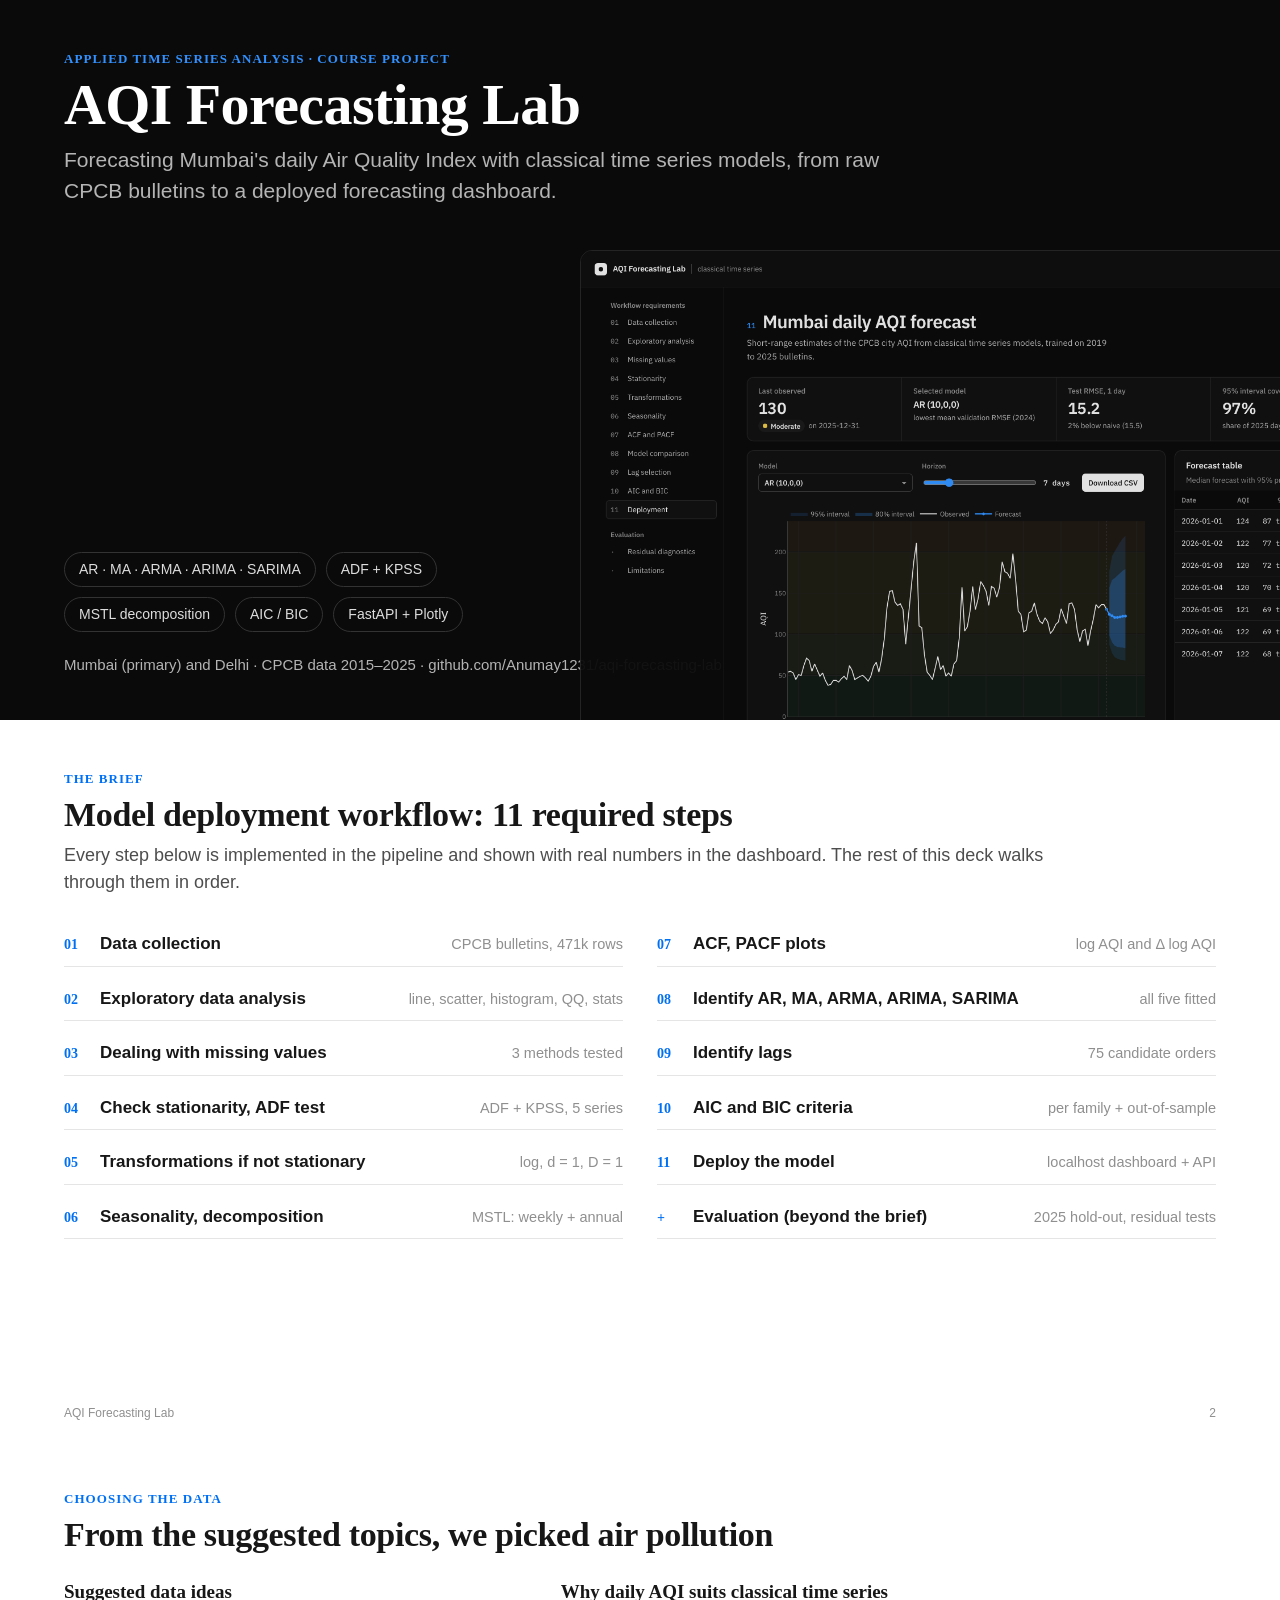
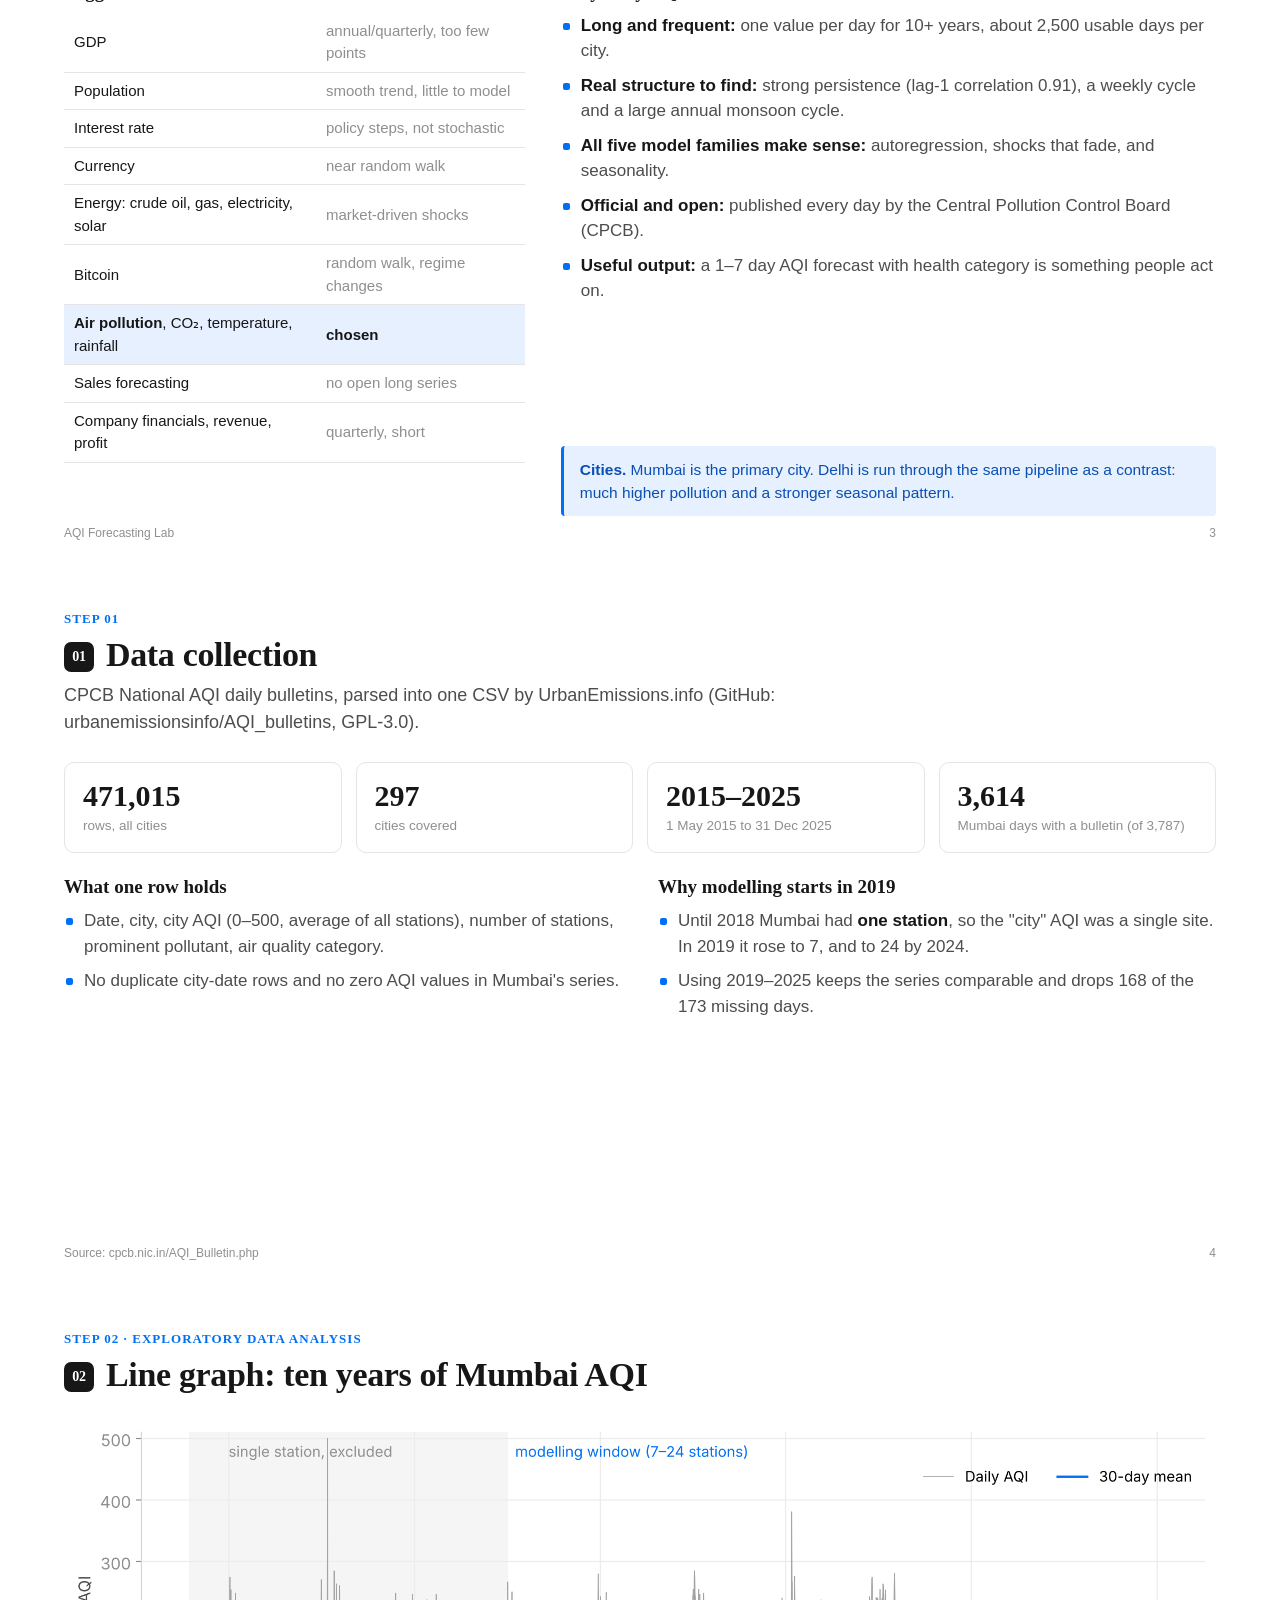
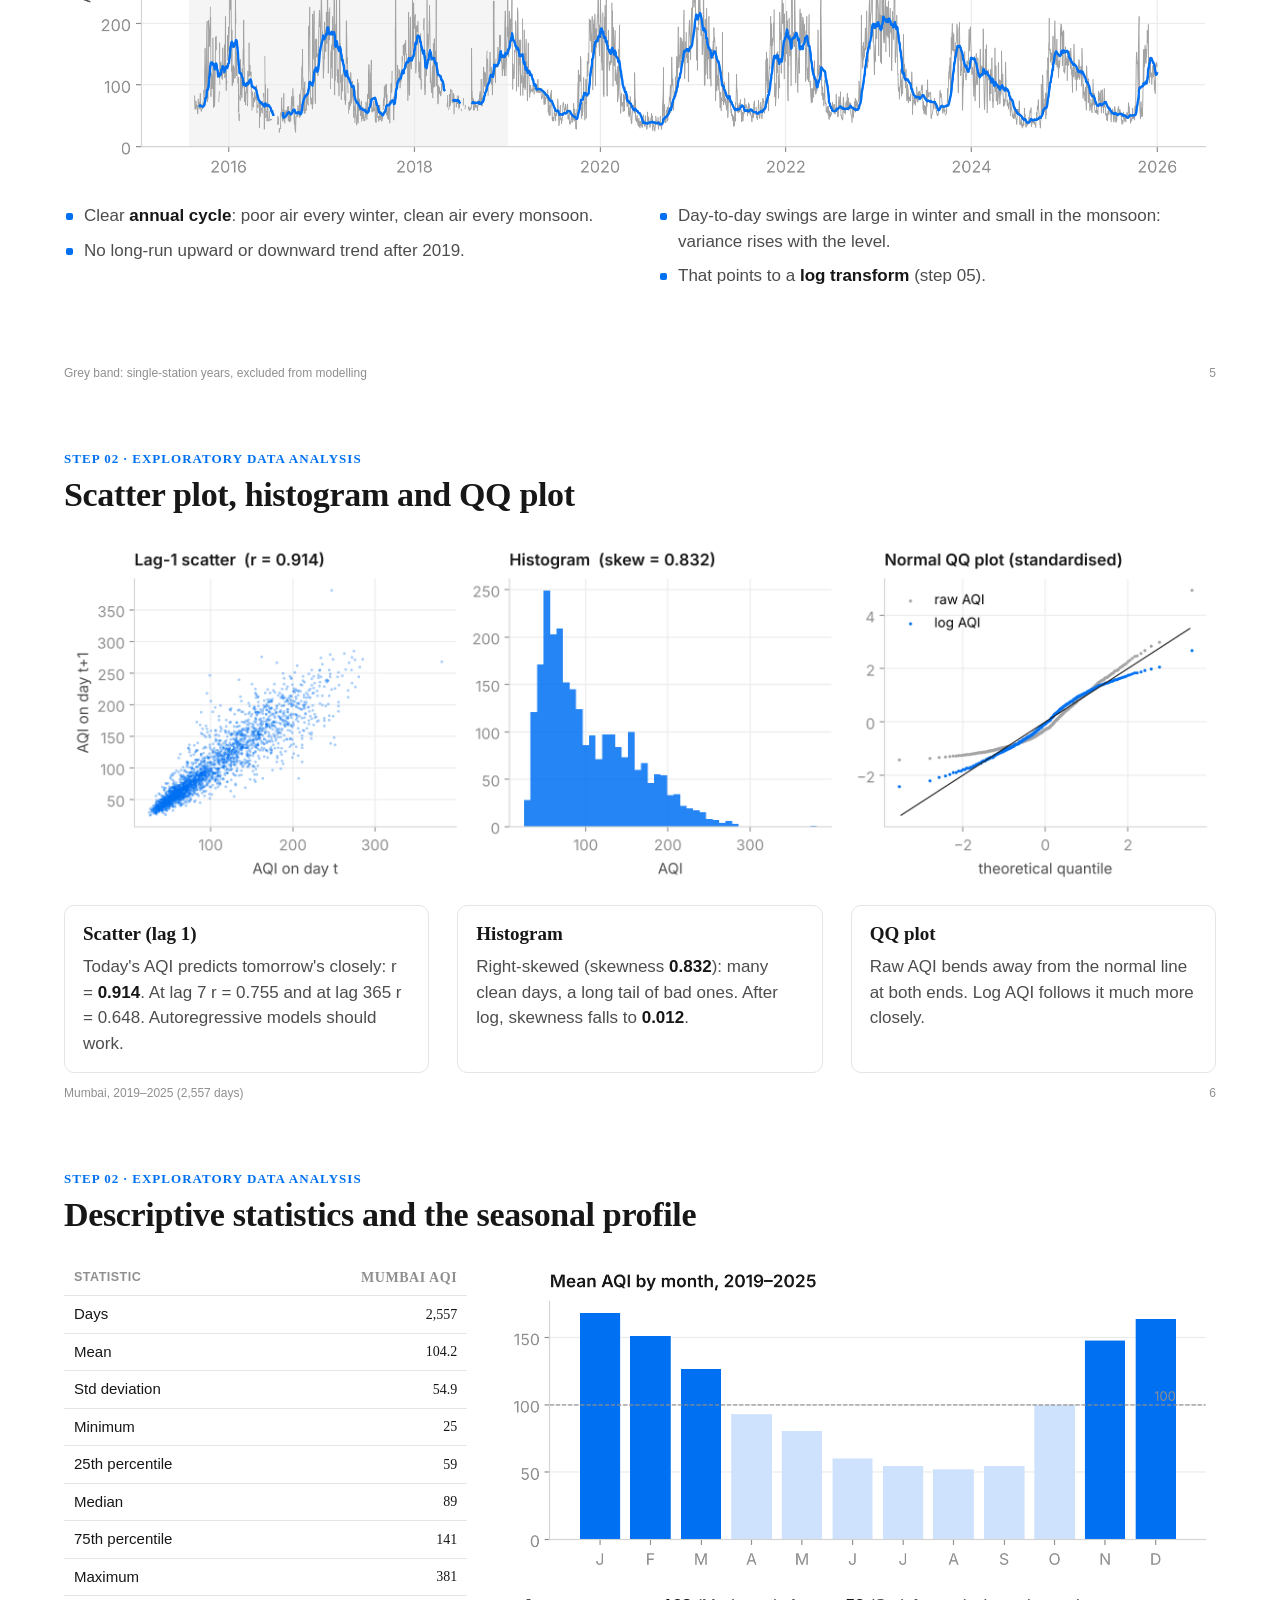
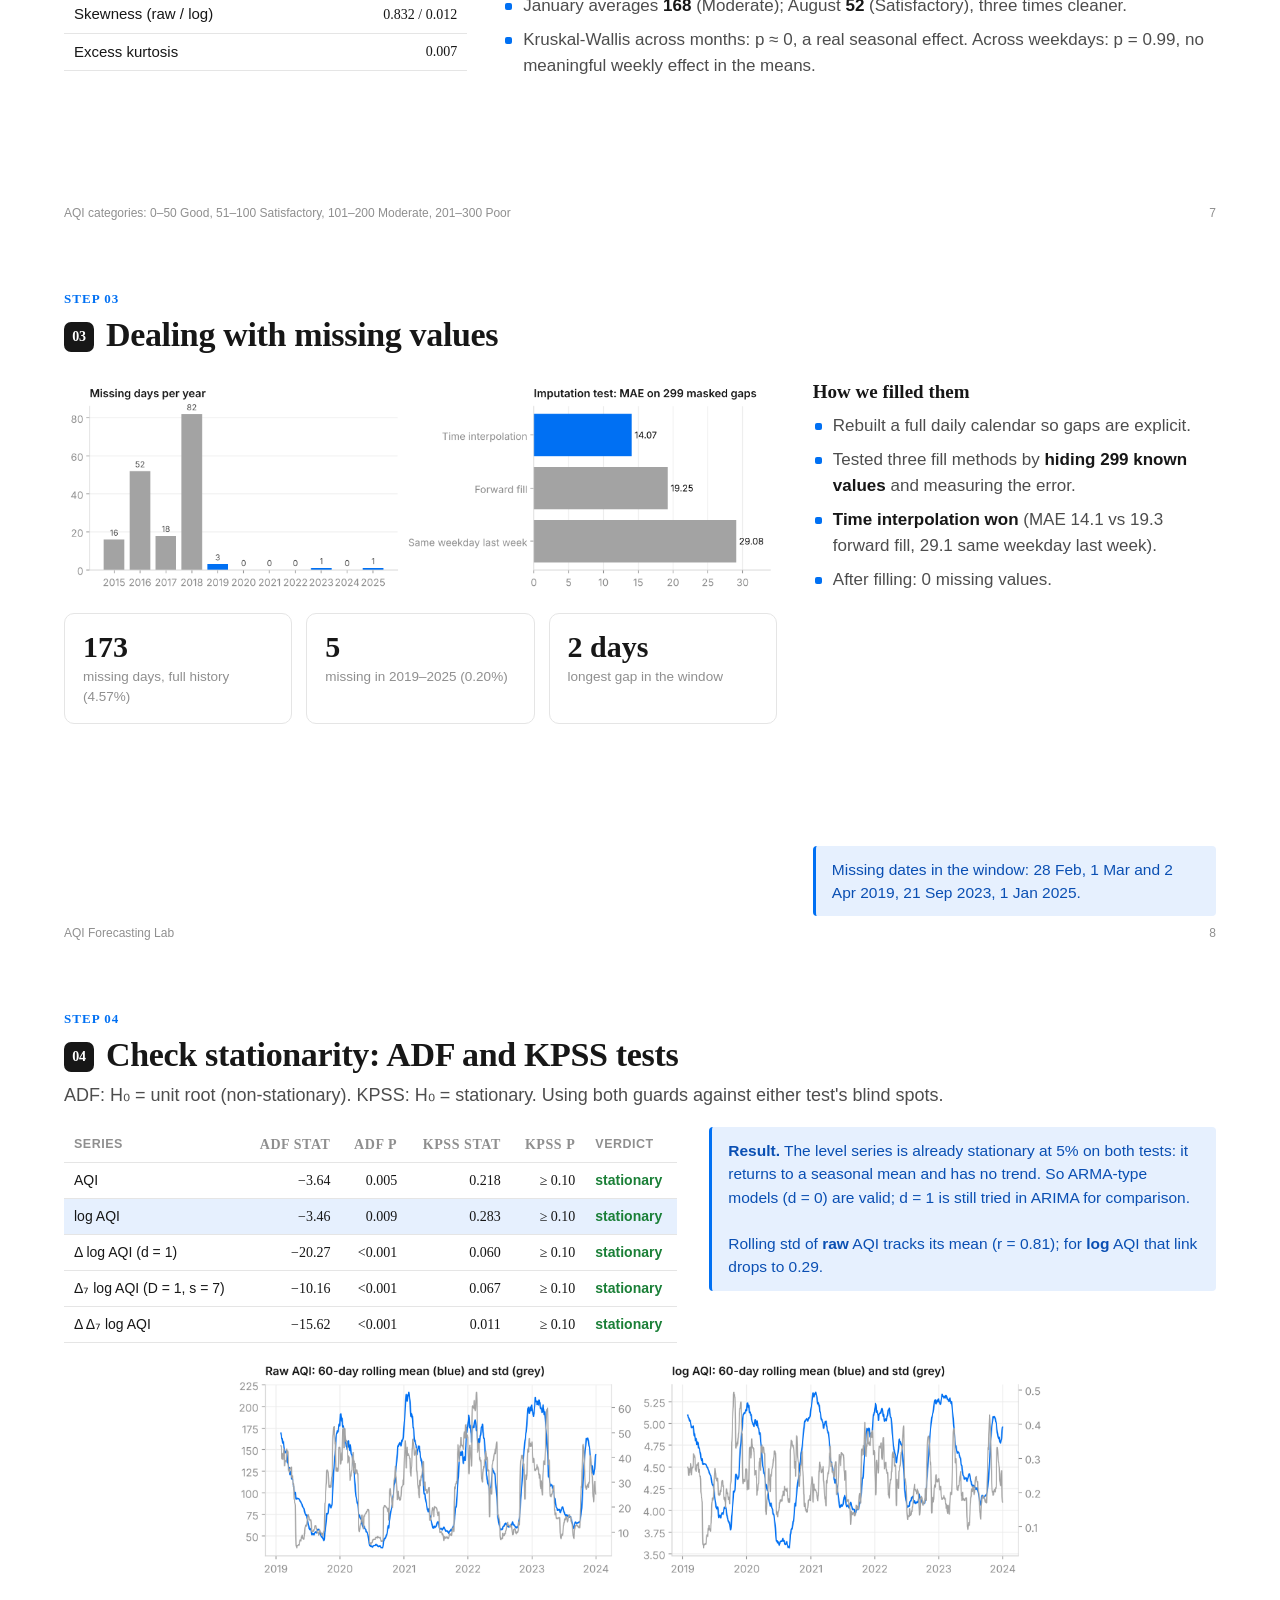
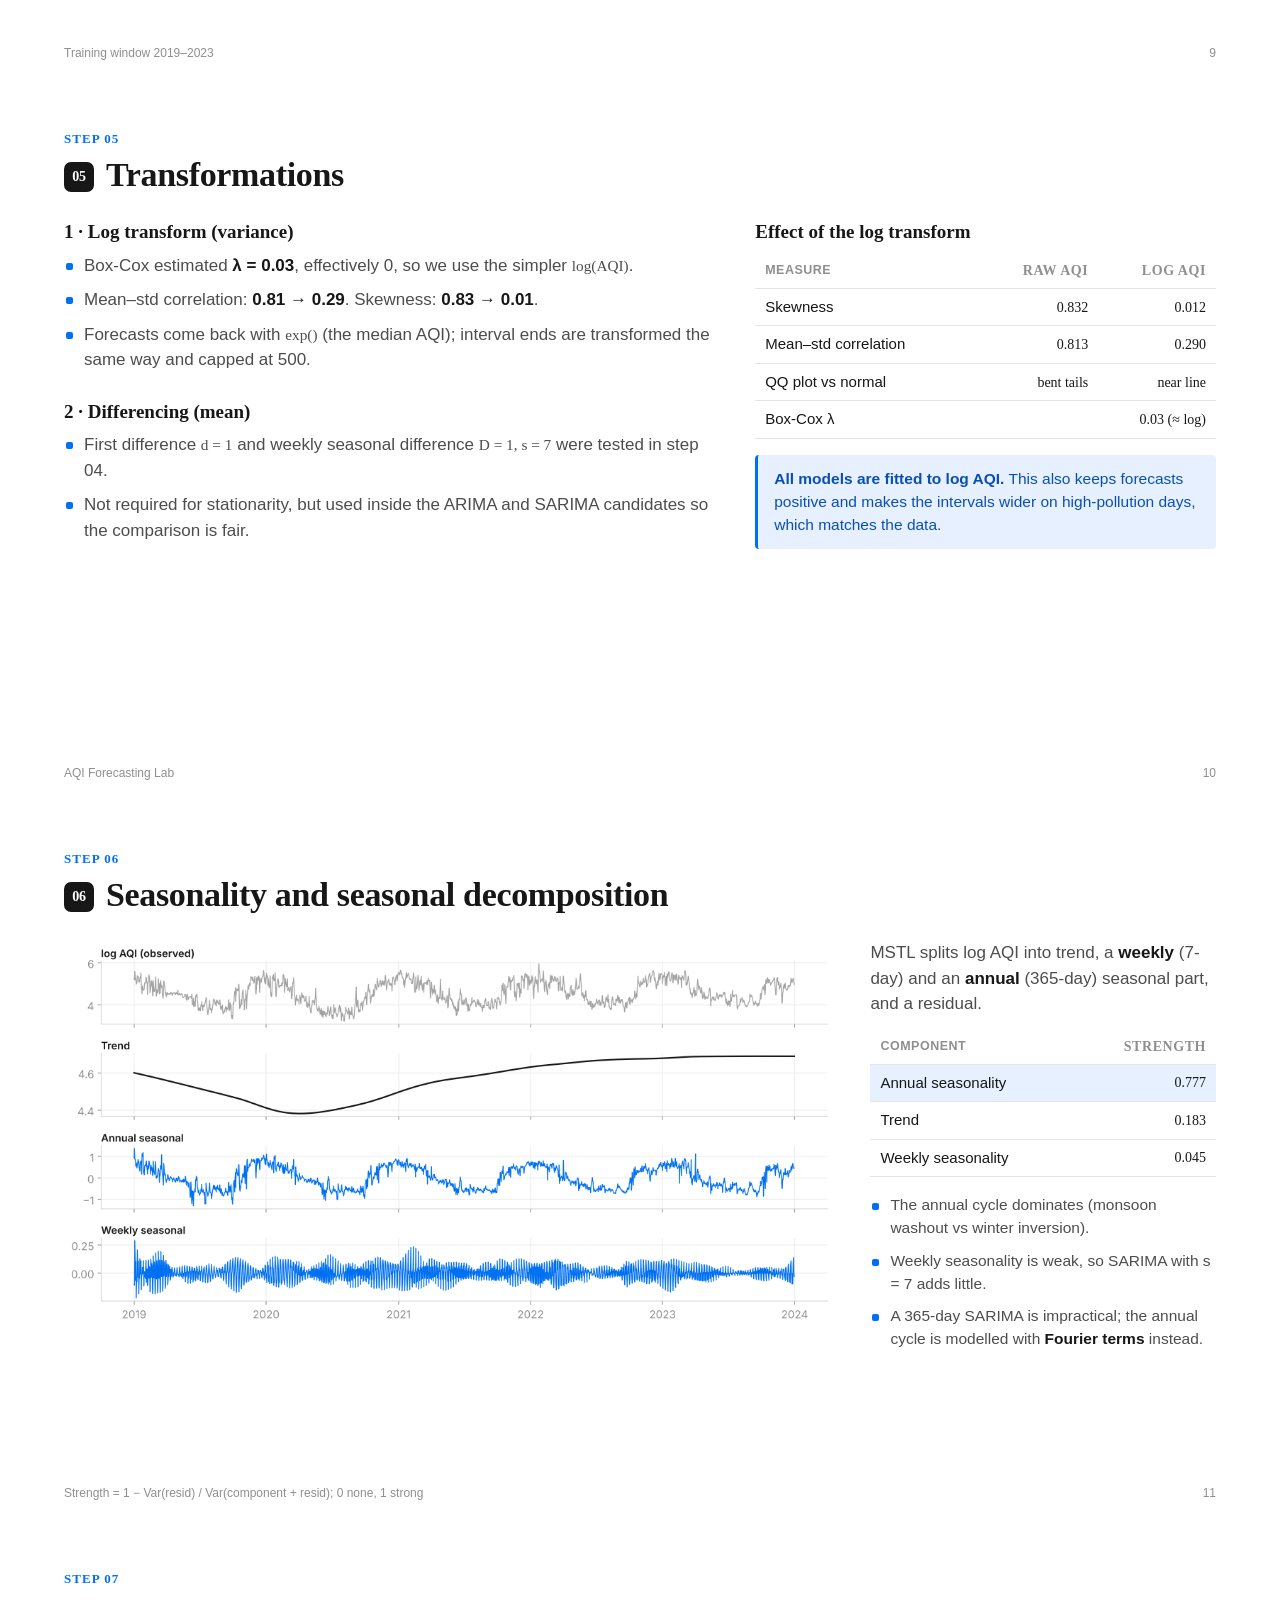
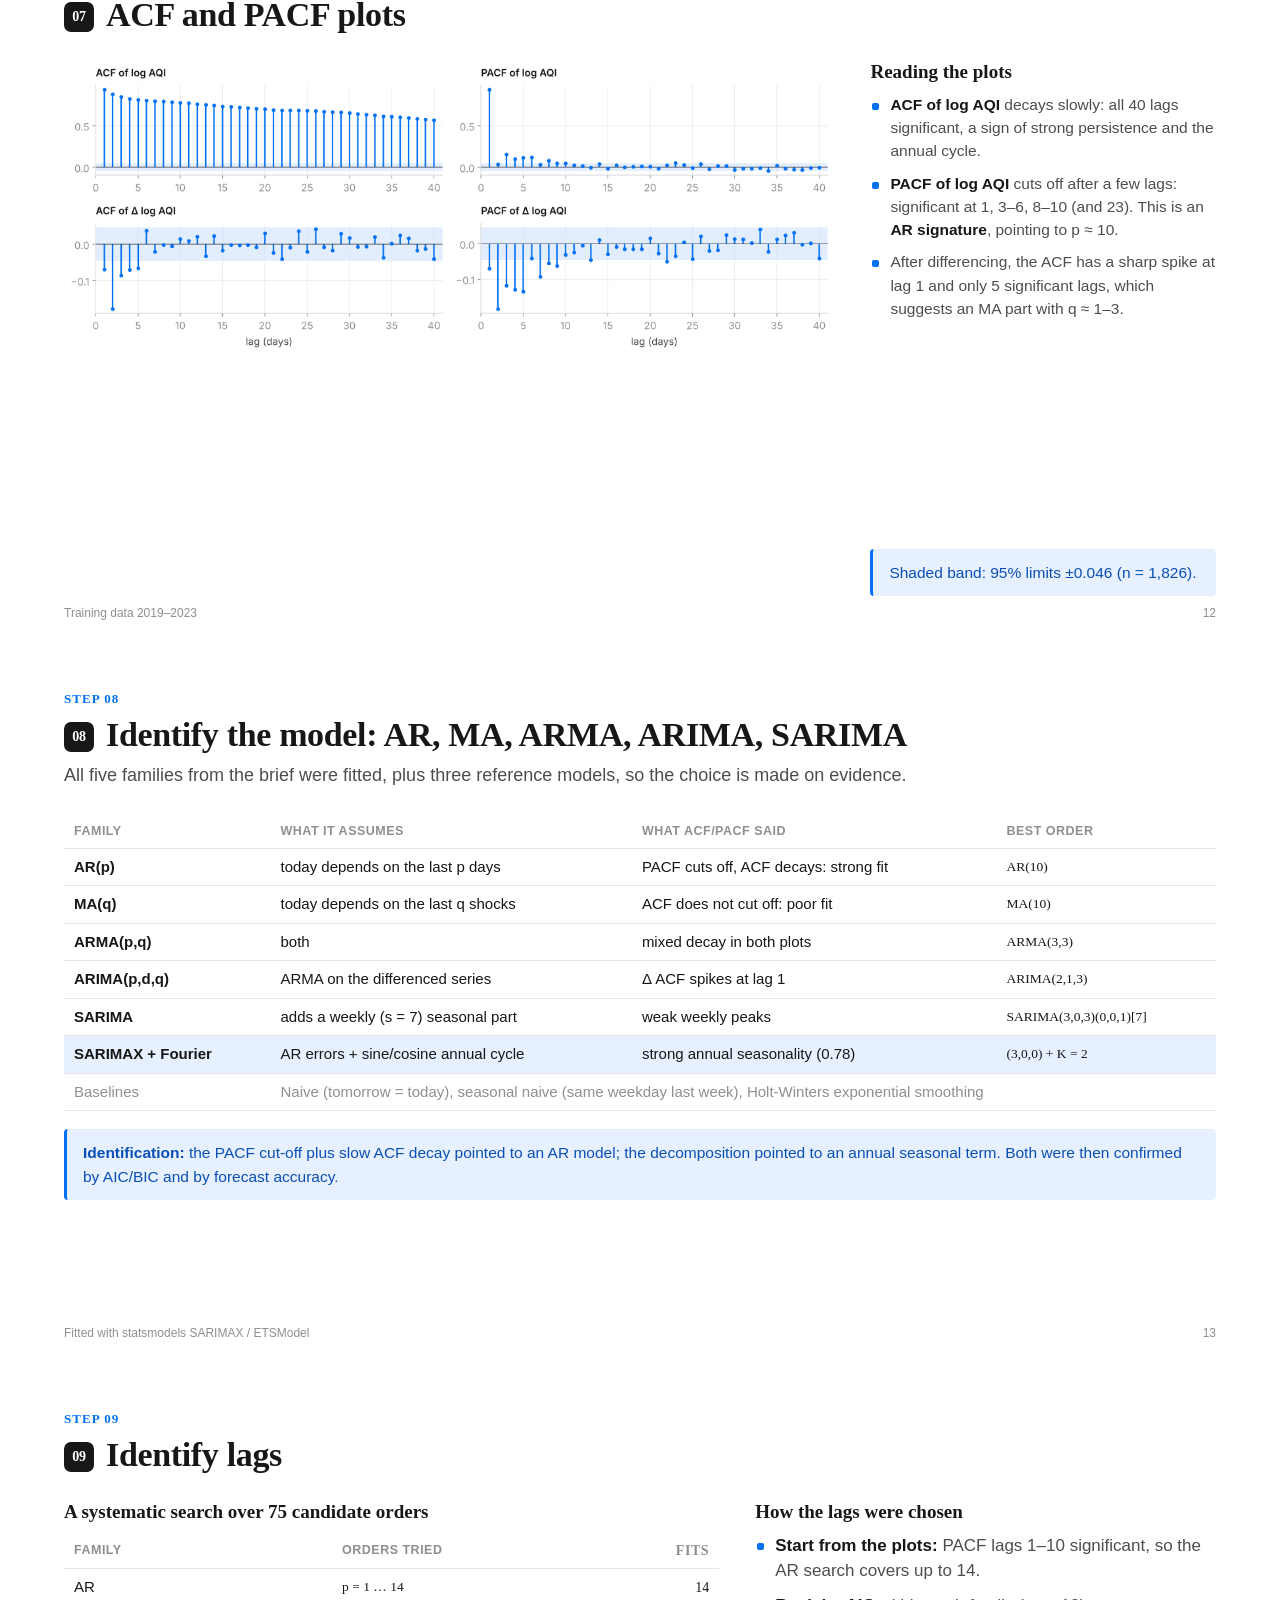
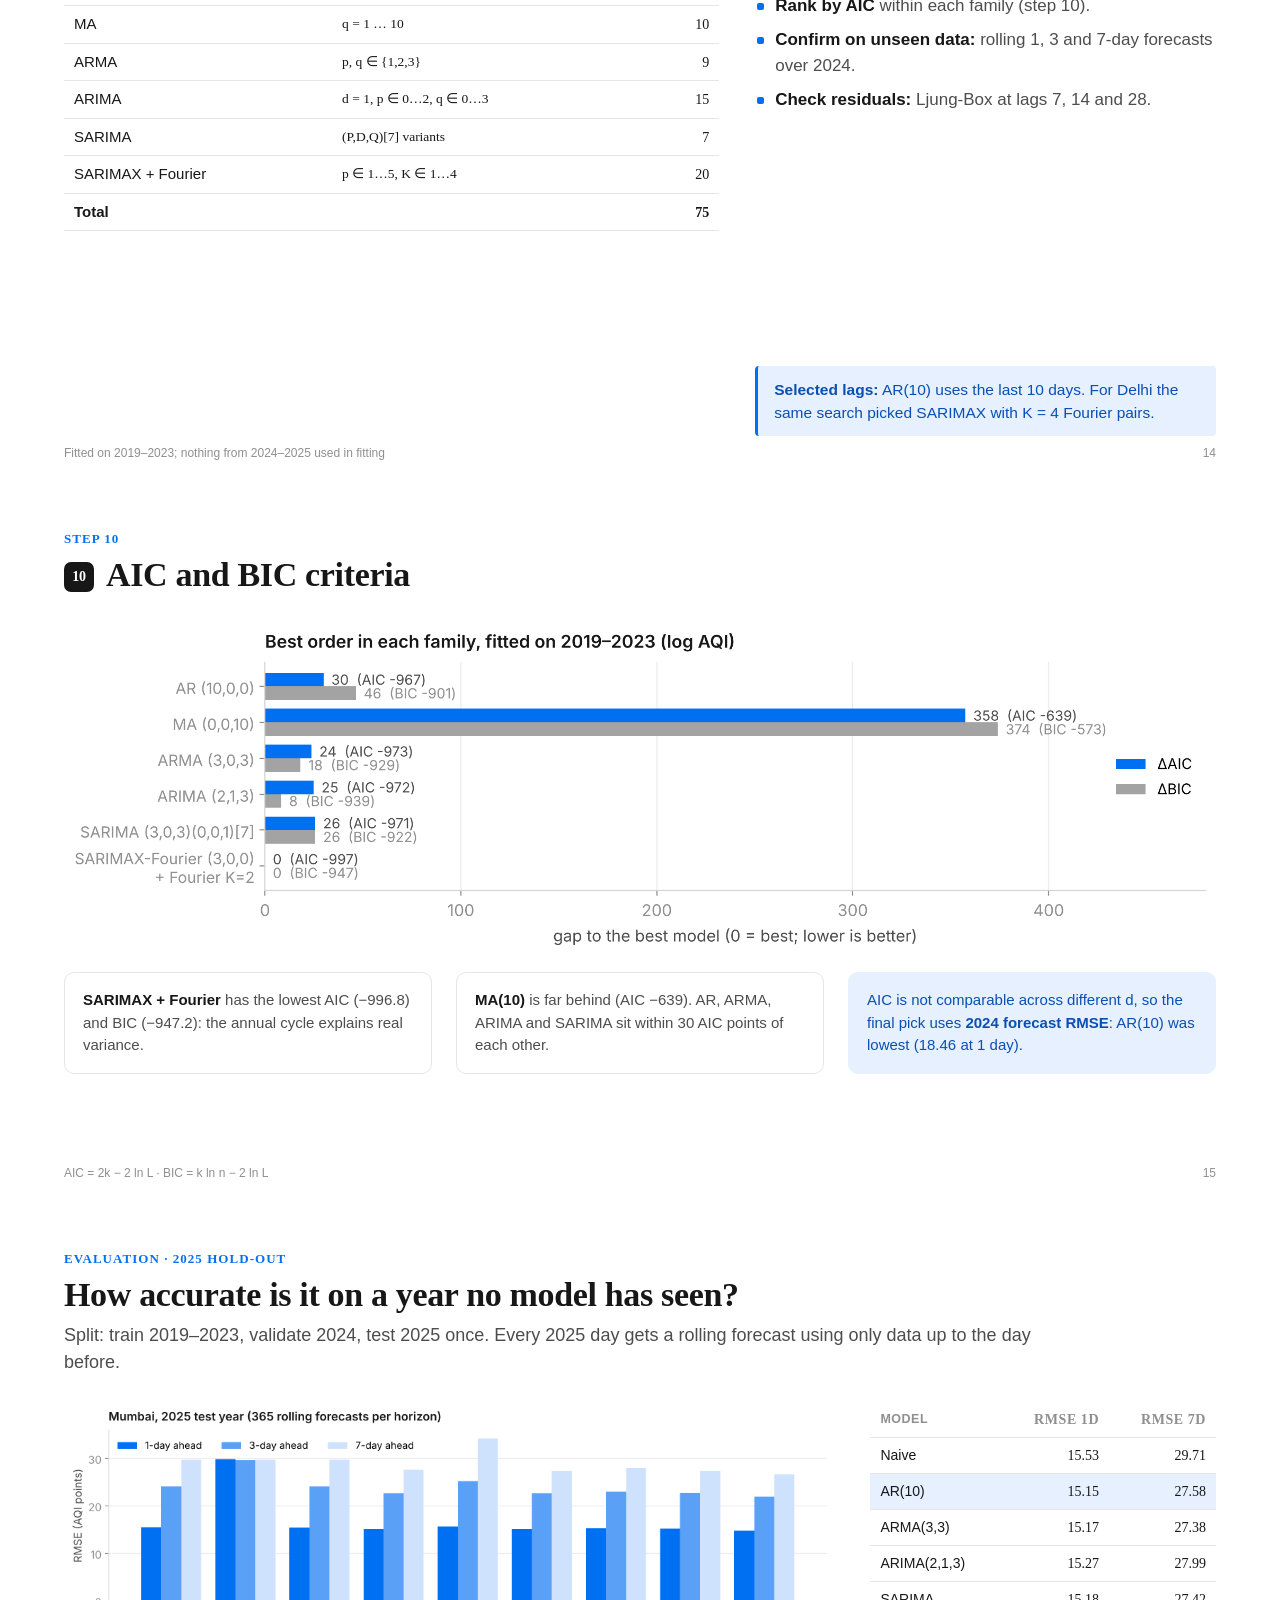
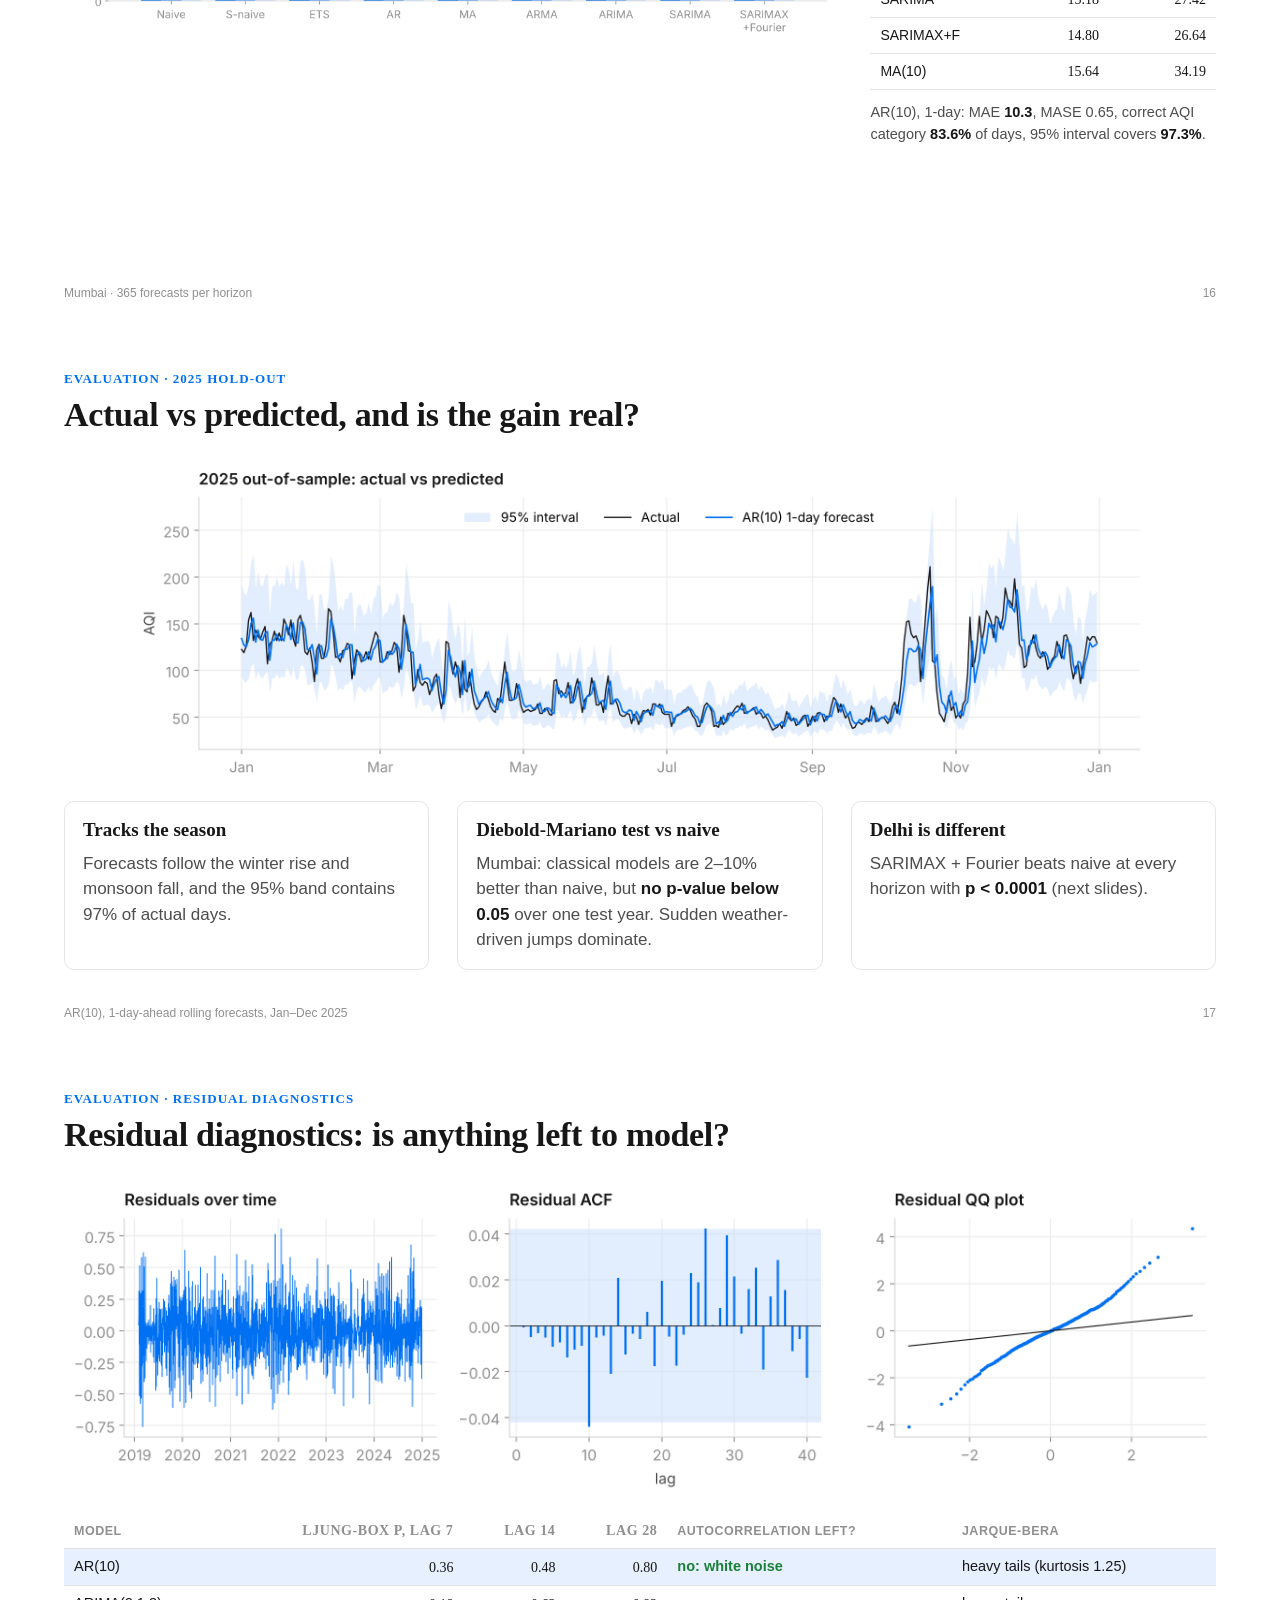
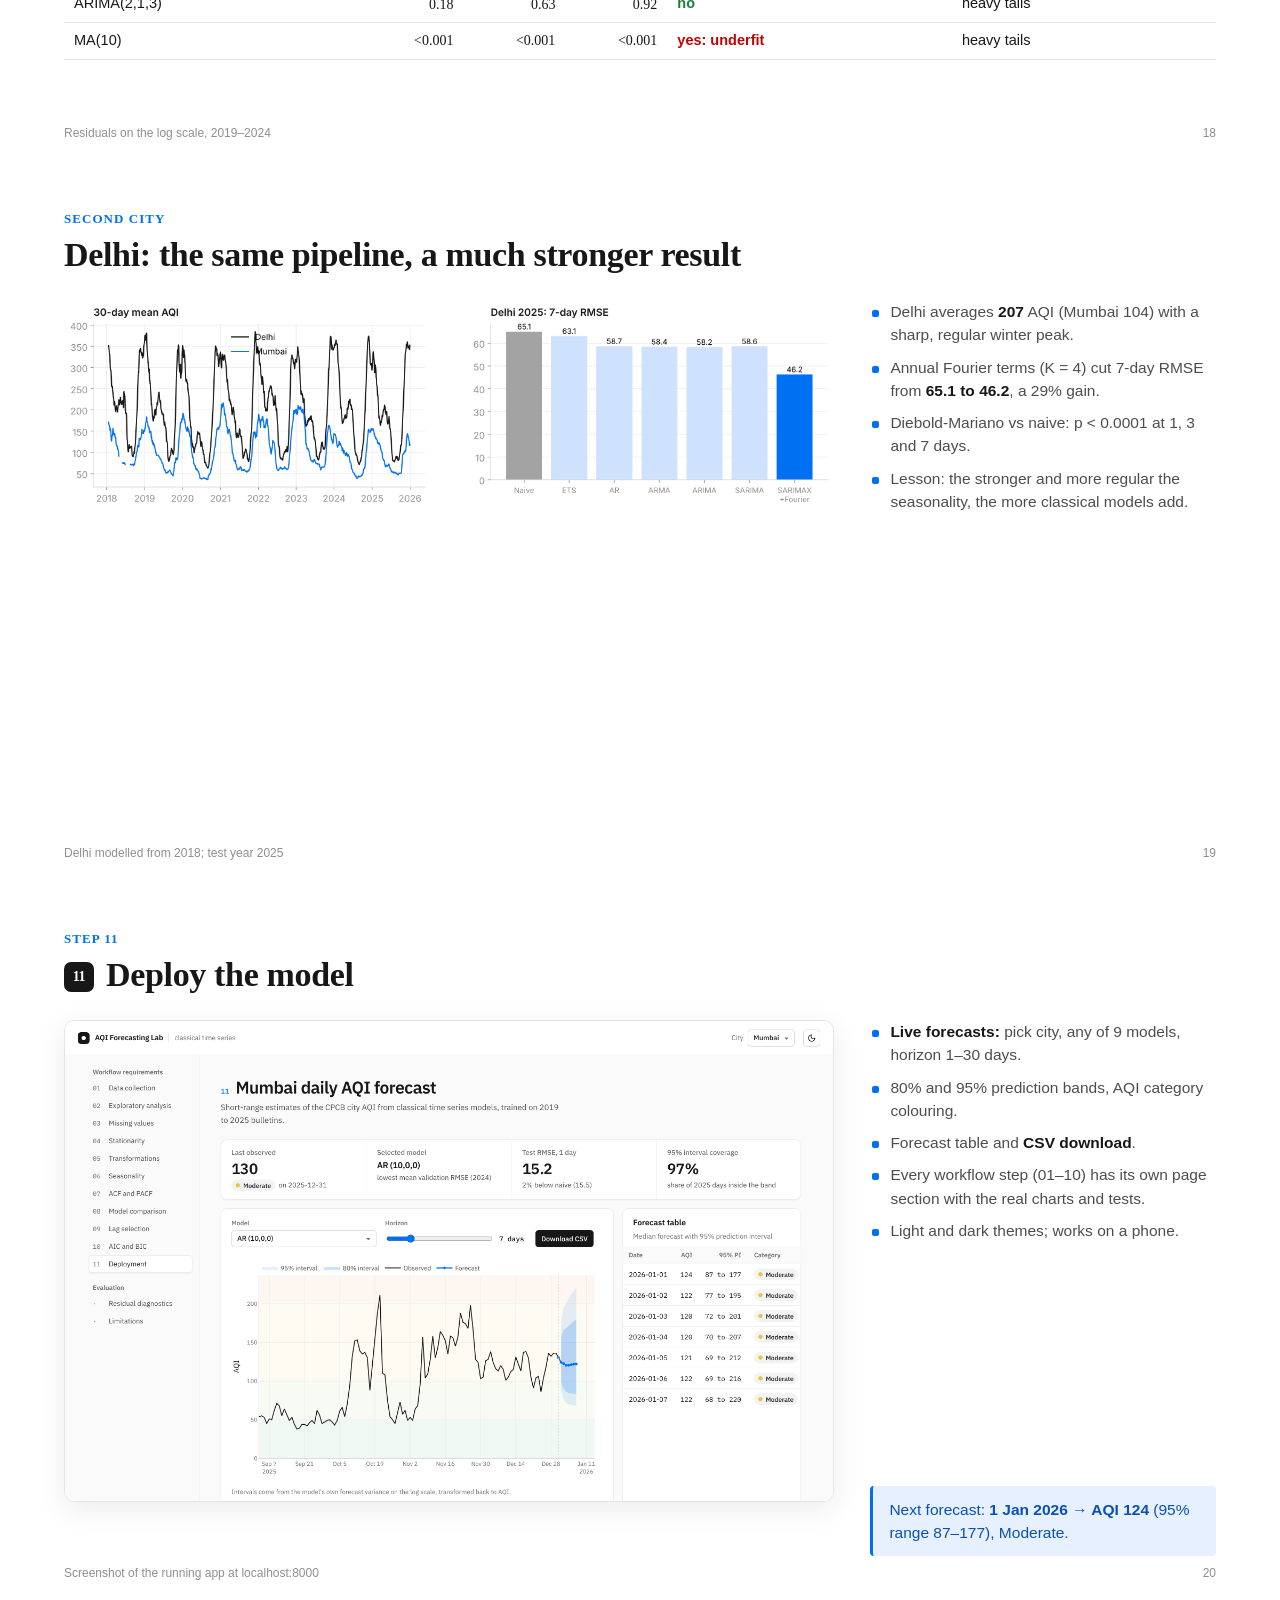
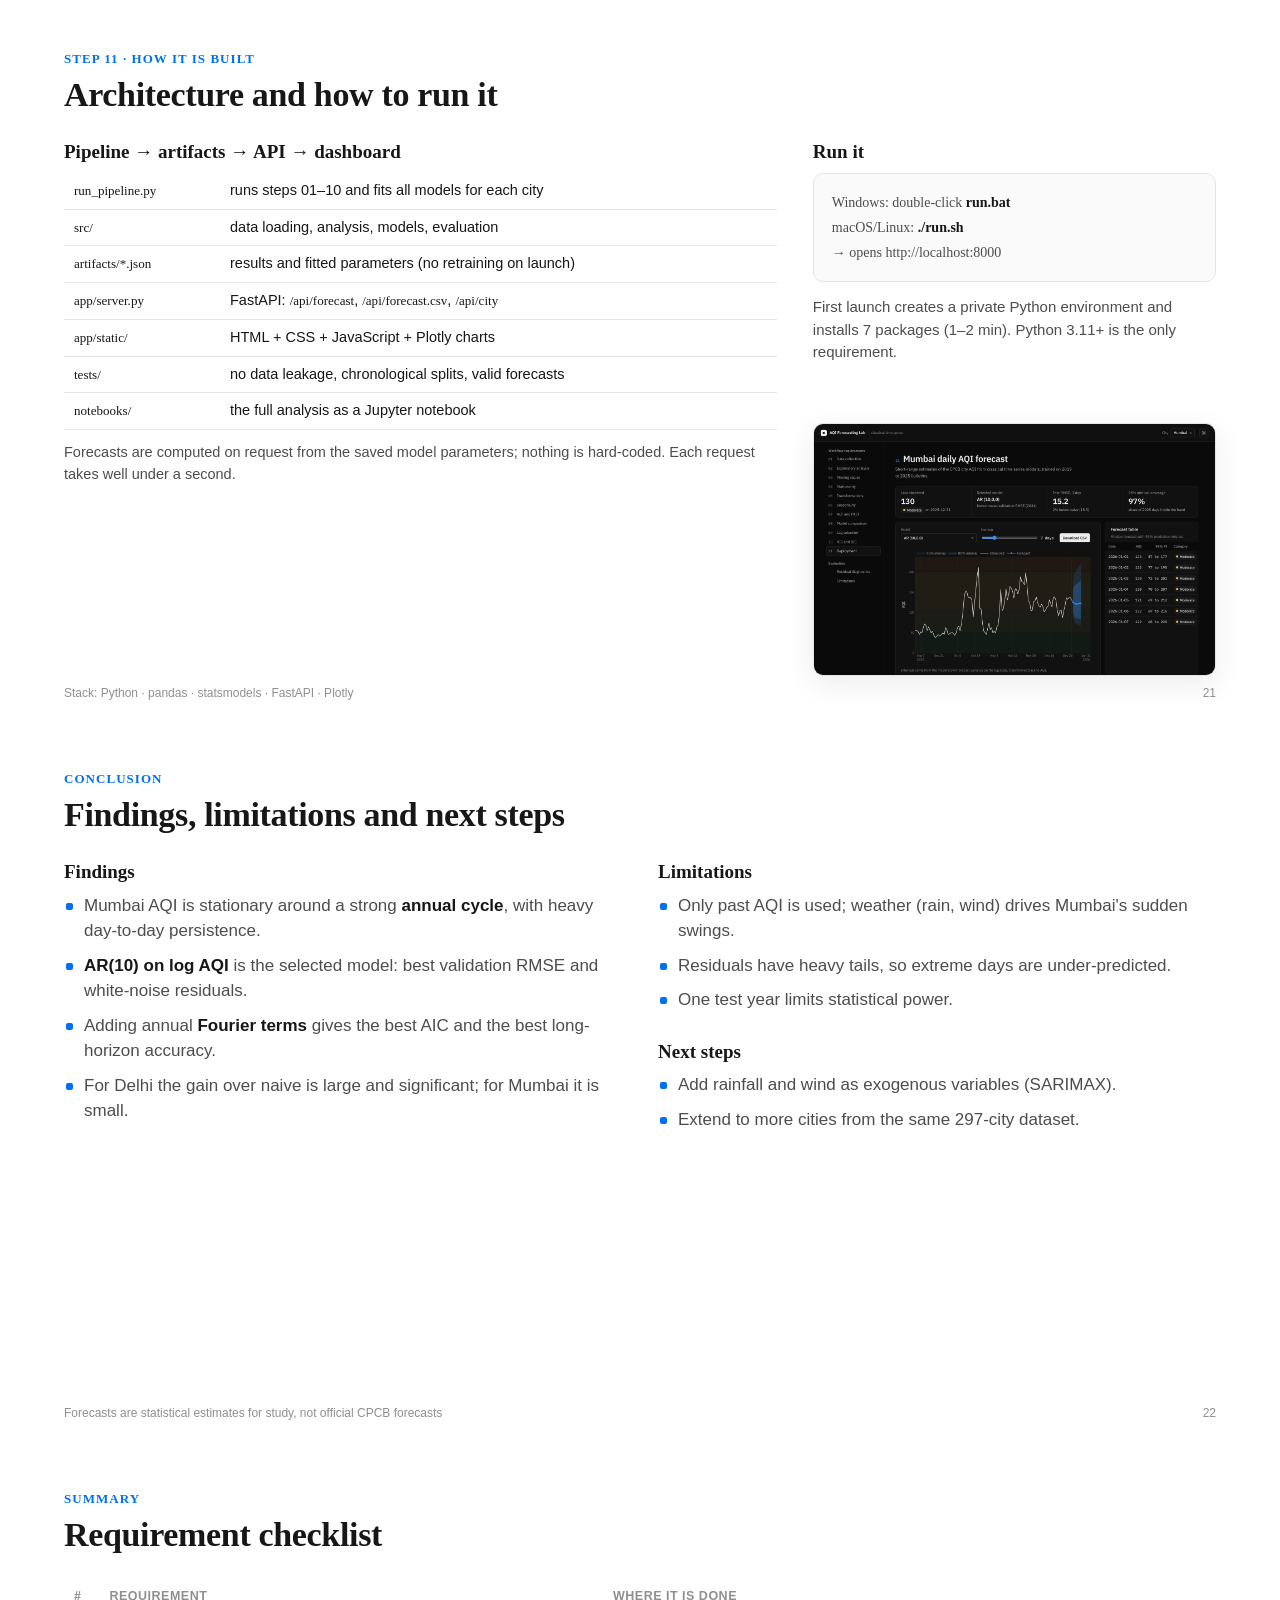
==== docs/presentation/deck.html @ 84cff1fd "Add presentation deck (23 slides) covering all 11 workflow steps" ====
<!doctype html>
<html lang="en">
<head>
<meta charset="utf-8">
<title>AQI Forecasting Lab</title>
<style>
  @page { size: 1280px 720px; margin: 0; }
  :root {
    --ink: #171717; --body: #4d4d4d; --mute: #8f8f8f; --line: #e5e5e5; --soft: #fafafa;
    --accent: #0070f3; --accent-soft: #e6f0fe; --accent-ink: #0a4fb3; --ok: #1a7f37; --bad: #c50000;
  }
  * { box-sizing: border-box; margin: 0; padding: 0; }
  html, body { background: #fff; }
  body { font: 400 17px/1.5 "Inter", sans-serif; color: var(--body); -webkit-print-color-adjust: exact; print-color-adjust: exact; font-variant-numeric: tabular-nums; }
  .slide { width: 1280px; height: 720px; padding: 52px 64px 44px; position: relative; overflow: hidden; page-break-after: always; display: flex; flex-direction: column; }
  .slide:last-child { page-break-after: auto; }
  .kicker { font: 600 13px/1 "Inter"; letter-spacing: .08em; text-transform: uppercase; color: var(--accent); margin-bottom: 10px; }
  h1 { font: 700 34px/1.15 "Inter Display", "Inter"; color: var(--ink); letter-spacing: -.01em; }
  h2 { font: 650 19px/1.3 "Inter"; color: var(--ink); margin-bottom: 8px; }
  .sub { font-size: 18px; color: var(--body); margin-top: 8px; max-width: 980px; }
  .content { flex: 1; display: flex; gap: 36px; margin-top: 26px; min-height: 0; }
  .col { flex: 1; min-width: 0; display: flex; flex-direction: column; }
  .w40 { flex: 0 0 40%; } .w35 { flex: 0 0 35%; } .w30 { flex: 0 0 30%; }
  .fig { width: 100%; height: auto; display: block; }
  .figbox { flex: 1; display: flex; align-items: center; justify-content: center; min-height: 0; }
  .figbox img { max-width: 100%; max-height: 100%; object-fit: contain; }
  ul { list-style: none; } ul li { position: relative; padding-left: 20px; margin-bottom: 9px; }
  ul li::before { content: ""; position: absolute; left: 2px; top: 10px; width: 7px; height: 7px; border-radius: 2px; background: var(--accent); }
  b, strong { color: var(--ink); font-weight: 600; }
  .note { background: var(--accent-soft); border-left: 3px solid var(--accent); padding: 12px 16px; border-radius: 4px; color: var(--accent-ink); font-size: 15.5px; }
  .note b { color: var(--accent-ink); }
  .foot { position: absolute; left: 64px; right: 64px; bottom: 18px; display: flex; justify-content: space-between; font-size: 12px; color: var(--mute); }
  .step { display: inline-flex; align-items: center; justify-content: center; width: 30px; height: 30px; border-radius: 7px; background: var(--ink); color: #fff; font: 600 14px "JetBrains Mono"; margin-right: 12px; vertical-align: 5px; }
  table { border-collapse: collapse; width: 100%; font-size: 15px; }
  th { text-align: left; font-weight: 600; color: var(--mute); font-size: 12.5px; text-transform: uppercase; letter-spacing: .04em; padding: 7px 10px; border-bottom: 1px solid var(--line); }
  td { padding: 7px 10px; border-bottom: 1px solid var(--line); color: var(--ink); }
  td.num, th.num { text-align: right; font-family: "JetBrains Mono"; font-size: 14px; }
  tr.hl td { background: var(--accent-soft); }
  .mono { font-family: "JetBrains Mono"; font-size: .9em; }
  .ok { color: var(--ok); font-weight: 600; } .bad { color: var(--bad); font-weight: 600; }
  .stats { display: grid; grid-template-columns: repeat(4, 1fr); gap: 14px; }
  .stat { border: 1px solid var(--line); border-radius: 10px; padding: 16px 18px; }
  .stat .v { font: 700 30px/1.1 "Inter Display"; color: var(--ink); }
  .stat .l { font-size: 13.5px; color: var(--mute); margin-top: 4px; }
  .card.col { display: block; }
  .card { border: 1px solid var(--line); border-radius: 10px; padding: 16px 18px; }
  .shot { border: 1px solid var(--line); border-radius: 10px; box-shadow: 0 8px 30px rgba(0,0,0,.08); }
  /* title slide */
  .title { background: #0a0a0a; color: #b4b4b4; justify-content: space-between; }
  .title h1 { color: #fff; font-size: 58px; line-height: 1.05; }
  .title .kicker { color: #3291ff; }
  .title .sub { color: #b4b4b4; font-size: 21px; }
  .chips { display: flex; gap: 10px; flex-wrap: wrap; }
  .chip { border: 1px solid #333; border-radius: 99px; padding: 6px 14px; font-size: 14px; color: #ddd; }
  .grid11 { display: grid; grid-template-columns: 1fr 1fr; gap: 10px 34px; }
  .g { display: flex; align-items: baseline; gap: 12px; padding: 9px 0; border-bottom: 1px solid var(--line); }
  .g .n { font: 600 14px "JetBrains Mono"; color: var(--accent); width: 24px; }
  .g .t { color: var(--ink); font-weight: 550; }
  .g .d { color: var(--mute); font-size: 14.5px; margin-left: auto; text-align: right; }
  .check td:first-child { font-family: "JetBrains Mono"; color: var(--accent); width: 34px; }
  .tick { color: var(--ok); font-weight: 700; }
</style>
</head>
<body>

<!-- 1 Title -->
<section class="slide title">
  <div>
    <div class="kicker">Applied Time Series Analysis · Course project</div>
    <h1>AQI Forecasting Lab</h1>
    <p class="sub" style="max-width:820px">Forecasting Mumbai's daily Air Quality Index with classical time series models, from raw CPCB bulletins to a deployed forecasting dashboard.</p>
  </div>
  <img src="shots/dashboard_dark.png" style="position:absolute; right:-120px; top:250px; width:820px; border-radius:12px; border:1px solid #262626; opacity:.95">
  <div>
    <div class="chips" style="max-width:520px; margin-bottom:22px">
      <span class="chip">AR · MA · ARMA · ARIMA · SARIMA</span><span class="chip">ADF + KPSS</span><span class="chip">MSTL decomposition</span><span class="chip">AIC / BIC</span><span class="chip">FastAPI + Plotly</span>
    </div>
    <div style="font-size:15px">Mumbai (primary) and Delhi · CPCB data 2015–2025 · github.com/Anumay1231/aqi-forecasting-lab</div>
  </div>
</section>

<!-- 2 Brief -->
<section class="slide">
  <div class="kicker">The brief</div>
  <h1>Model deployment workflow: 11 required steps</h1>
  <p class="sub">Every step below is implemented in the pipeline and shown with real numbers in the dashboard. The rest of this deck walks through them in order.</p>
  <div class="content" style="display:block">
    <div class="grid11">
      <div class="g"><span class="n">01</span><span class="t">Data collection</span><span class="d">CPCB bulletins, 471k rows</span></div>
      <div class="g"><span class="n">07</span><span class="t">ACF, PACF plots</span><span class="d">log AQI and Δ log AQI</span></div>
      <div class="g"><span class="n">02</span><span class="t">Exploratory data analysis</span><span class="d">line, scatter, histogram, QQ, stats</span></div>
      <div class="g"><span class="n">08</span><span class="t">Identify AR, MA, ARMA, ARIMA, SARIMA</span><span class="d">all five fitted</span></div>
      <div class="g"><span class="n">03</span><span class="t">Dealing with missing values</span><span class="d">3 methods tested</span></div>
      <div class="g"><span class="n">09</span><span class="t">Identify lags</span><span class="d">75 candidate orders</span></div>
      <div class="g"><span class="n">04</span><span class="t">Check stationarity, ADF test</span><span class="d">ADF + KPSS, 5 series</span></div>
      <div class="g"><span class="n">10</span><span class="t">AIC and BIC criteria</span><span class="d">per family + out-of-sample</span></div>
      <div class="g"><span class="n">05</span><span class="t">Transformations if not stationary</span><span class="d">log, d = 1, D = 1</span></div>
      <div class="g"><span class="n">11</span><span class="t">Deploy the model</span><span class="d">localhost dashboard + API</span></div>
      <div class="g"><span class="n">06</span><span class="t">Seasonality, decomposition</span><span class="d">MSTL: weekly + annual</span></div>
      <div class="g"><span class="n">+</span><span class="t">Evaluation (beyond the brief)</span><span class="d">2025 hold-out, residual tests</span></div>
    </div>
  </div>
  <div class="foot"><span>AQI Forecasting Lab</span><span>2</span></div>
</section>

<!-- 3 Choosing data -->
<section class="slide">
  <div class="kicker">Choosing the data</div>
  <h1>From the suggested topics, we picked air pollution</h1>
  <div class="content">
    <div class="col w40">
      <h2>Suggested data ideas</h2>
      <table>
        <tr><td>GDP</td><td style="color:var(--mute)">annual/quarterly, too few points</td></tr>
        <tr><td>Population</td><td style="color:var(--mute)">smooth trend, little to model</td></tr>
        <tr><td>Interest rate</td><td style="color:var(--mute)">policy steps, not stochastic</td></tr>
        <tr><td>Currency</td><td style="color:var(--mute)">near random walk</td></tr>
        <tr><td>Energy: crude oil, gas, electricity, solar</td><td style="color:var(--mute)">market-driven shocks</td></tr>
        <tr><td>Bitcoin</td><td style="color:var(--mute)">random walk, regime changes</td></tr>
        <tr class="hl"><td><b>Air pollution</b>, CO₂, temperature, rainfall</td><td><b>chosen</b></td></tr>
        <tr><td>Sales forecasting</td><td style="color:var(--mute)">no open long series</td></tr>
        <tr><td>Company financials, revenue, profit</td><td style="color:var(--mute)">quarterly, short</td></tr>
      </table>
    </div>
    <div class="col">
      <h2>Why daily AQI suits classical time series</h2>
      <ul>
        <li><b>Long and frequent:</b> one value per day for 10+ years, about 2,500 usable days per city.</li>
        <li><b>Real structure to find:</b> strong persistence (lag-1 correlation 0.91), a weekly cycle and a large annual monsoon cycle.</li>
        <li><b>All five model families make sense:</b> autoregression, shocks that fade, and seasonality.</li>
        <li><b>Official and open:</b> published every day by the Central Pollution Control Board (CPCB).</li>
        <li><b>Useful output:</b> a 1–7 day AQI forecast with health category is something people act on.</li>
      </ul>
      <div class="note" style="margin-top:auto"><b>Cities.</b> Mumbai is the primary city. Delhi is run through the same pipeline as a contrast: much higher pollution and a stronger seasonal pattern.</div>
    </div>
  </div>
  <div class="foot"><span>AQI Forecasting Lab</span><span>3</span></div>
</section>

<!-- 4 Step 1 -->
<section class="slide">
  <div class="kicker">Step 01</div>
  <h1><span class="step">01</span>Data collection</h1>
  <p class="sub">CPCB National AQI daily bulletins, parsed into one CSV by UrbanEmissions.info (GitHub: urbanemissionsinfo/AQI_bulletins, GPL-3.0).</p>
  <div class="content" style="flex-direction:column; gap:22px">
    <div class="stats">
      <div class="stat"><div class="v">471,015</div><div class="l">rows, all cities</div></div>
      <div class="stat"><div class="v">297</div><div class="l">cities covered</div></div>
      <div class="stat"><div class="v">2015–2025</div><div class="l">1 May 2015 to 31 Dec 2025</div></div>
      <div class="stat"><div class="v">3,614</div><div class="l">Mumbai days with a bulletin (of 3,787)</div></div>
    </div>
    <div style="display:flex; gap:36px">
      <div class="col">
        <h2>What one row holds</h2>
        <ul>
          <li>Date, city, city AQI (0–500, average of all stations), number of stations, prominent pollutant, air quality category.</li>
          <li>No duplicate city-date rows and no zero AQI values in Mumbai's series.</li>
        </ul>
      </div>
      <div class="col">
        <h2>Why modelling starts in 2019</h2>
        <ul>
          <li>Until 2018 Mumbai had <b>one station</b>, so the "city" AQI was a single site. In 2019 it rose to 7, and to 24 by 2024.</li>
          <li>Using 2019–2025 keeps the series comparable and drops 168 of the 173 missing days.</li>
        </ul>
      </div>
    </div>
  </div>
  <div class="foot"><span>Source: cpcb.nic.in/AQI_Bulletin.php</span><span>4</span></div>
</section>

<!-- 5 Step 2 line -->
<section class="slide">
  <div class="kicker">Step 02 · Exploratory data analysis</div>
  <h1><span class="step">02</span>Line graph: ten years of Mumbai AQI</h1>
  <div class="content" style="flex-direction:column; gap:16px">
    <img class="fig" src="fig/line.png">
    <div style="display:flex; gap:36px">
      <ul class="col"><li>Clear <b>annual cycle</b>: poor air every winter, clean air every monsoon.</li><li>No long-run upward or downward trend after 2019.</li></ul>
      <ul class="col"><li>Day-to-day swings are large in winter and small in the monsoon: variance rises with the level.</li><li>That points to a <b>log transform</b> (step 05).</li></ul>
    </div>
  </div>
  <div class="foot"><span>Grey band: single-station years, excluded from modelling</span><span>5</span></div>
</section>

<!-- 6 Step 2 scatter hist qq -->
<section class="slide">
  <div class="kicker">Step 02 · Exploratory data analysis</div>
  <h1>Scatter plot, histogram and QQ plot</h1>
  <div class="content" style="flex-direction:column; gap:18px">
    <img class="fig" src="fig/eda.png">
    <div style="display:flex; gap:28px">
      <div class="col card"><h2>Scatter (lag 1)</h2>Today's AQI predicts tomorrow's closely: r = <b>0.914</b>. At lag 7 r = 0.755 and at lag 365 r = 0.648. Autoregressive models should work.</div>
      <div class="col card"><h2>Histogram</h2>Right-skewed (skewness <b>0.832</b>): many clean days, a long tail of bad ones. After log, skewness falls to <b>0.012</b>.</div>
      <div class="col card"><h2>QQ plot</h2>Raw AQI bends away from the normal line at both ends. Log AQI follows it much more closely.</div>
    </div>
  </div>
  <div class="foot"><span>Mumbai, 2019–2025 (2,557 days)</span><span>6</span></div>
</section>

<!-- 7 Step 2 stats -->
<section class="slide">
  <div class="kicker">Step 02 · Exploratory data analysis</div>
  <h1>Descriptive statistics and the seasonal profile</h1>
  <div class="content">
    <div class="col w35">
      <table>
        <tr><th>Statistic</th><th class="num">Mumbai AQI</th></tr>
        <tr><td>Days</td><td class="num">2,557</td></tr>
        <tr><td>Mean</td><td class="num">104.2</td></tr>
        <tr><td>Std deviation</td><td class="num">54.9</td></tr>
        <tr><td>Minimum</td><td class="num">25</td></tr>
        <tr><td>25th percentile</td><td class="num">59</td></tr>
        <tr><td>Median</td><td class="num">89</td></tr>
        <tr><td>75th percentile</td><td class="num">141</td></tr>
        <tr><td>Maximum</td><td class="num">381</td></tr>
        <tr><td>Skewness (raw / log)</td><td class="num">0.832 / 0.012</td></tr>
        <tr><td>Excess kurtosis</td><td class="num">0.007</td></tr>
      </table>
    </div>
    <div class="col">
      <img class="fig" src="fig/monthly.png" style="max-height:330px; object-fit:contain">
      <ul style="margin-top:14px">
        <li>January averages <b>168</b> (Moderate); August <b>52</b> (Satisfactory), three times cleaner.</li>
        <li>Kruskal-Wallis across months: p ≈ 0, a real seasonal effect. Across weekdays: p = 0.99, no meaningful weekly effect in the means.</li>
        
      </ul>
    </div>
  </div>
  <div class="foot"><span>AQI categories: 0–50 Good, 51–100 Satisfactory, 101–200 Moderate, 201–300 Poor</span><span>7</span></div>
</section>

<!-- 8 Step 3 -->
<section class="slide">
  <div class="kicker">Step 03</div>
  <h1><span class="step">03</span>Dealing with missing values</h1>
  <div class="content">
    <div class="col">
      <img class="fig" src="fig/missing.png">
      <div class="stats" style="grid-template-columns:repeat(3,1fr); margin-top:18px">
        <div class="stat"><div class="v">173</div><div class="l">missing days, full history (4.57%)</div></div>
        <div class="stat"><div class="v">5</div><div class="l">missing in 2019–2025 (0.20%)</div></div>
        <div class="stat"><div class="v">2 days</div><div class="l">longest gap in the window</div></div>
      </div>
    </div>
    <div class="col w35">
      <h2>How we filled them</h2>
      <ul>
        <li>Rebuilt a full daily calendar so gaps are explicit.</li>
        <li>Tested three fill methods by <b>hiding 299 known values</b> and measuring the error.</li>
        <li><b>Time interpolation won</b> (MAE 14.1 vs 19.3 forward fill, 29.1 same weekday last week).</li>
        <li>After filling: 0 missing values.</li>
      </ul>
      <div class="note" style="margin-top:auto">Missing dates in the window: 28 Feb, 1 Mar and 2 Apr 2019, 21 Sep 2023, 1 Jan 2025.</div>
    </div>
  </div>
  <div class="foot"><span>AQI Forecasting Lab</span><span>8</span></div>
</section>

<!-- 9 Step 4 -->
<section class="slide">
  <div class="kicker">Step 04</div>
  <h1><span class="step">04</span>Check stationarity: ADF and KPSS tests</h1>
  <p class="sub">ADF: H₀ = unit root (non-stationary). KPSS: H₀ = stationary. Using both guards against either test's blind spots.</p>
  <div class="content" style="flex-direction:column; gap:14px; margin-top:18px">
    <div style="display:flex; gap:32px">
      <table style="flex:1.3; font-size:14px">
        <tr><th>Series</th><th class="num">ADF stat</th><th class="num">ADF p</th><th class="num">KPSS stat</th><th class="num">KPSS p</th><th>Verdict</th></tr>
        <tr><td>AQI</td><td class="num">−3.64</td><td class="num">0.005</td><td class="num">0.218</td><td class="num">≥ 0.10</td><td class="ok">stationary</td></tr>
        <tr class="hl"><td>log AQI</td><td class="num">−3.46</td><td class="num">0.009</td><td class="num">0.283</td><td class="num">≥ 0.10</td><td class="ok">stationary</td></tr>
        <tr><td>Δ log AQI (d = 1)</td><td class="num">−20.27</td><td class="num">&lt;0.001</td><td class="num">0.060</td><td class="num">≥ 0.10</td><td class="ok">stationary</td></tr>
        <tr><td>Δ₇ log AQI (D = 1, s = 7)</td><td class="num">−10.16</td><td class="num">&lt;0.001</td><td class="num">0.067</td><td class="num">≥ 0.10</td><td class="ok">stationary</td></tr>
        <tr><td>Δ Δ₇ log AQI</td><td class="num">−15.62</td><td class="num">&lt;0.001</td><td class="num">0.011</td><td class="num">≥ 0.10</td><td class="ok">stationary</td></tr>
      </table>
      <div class="note" style="flex:1; align-self:flex-start"><b>Result.</b> The level series is already stationary at 5% on both tests: it returns to a seasonal mean and has no trend. So ARMA-type models (d = 0) are valid; d = 1 is still tried in ARIMA for comparison.<br><br>Rolling std of <b>raw</b> AQI tracks its mean (r = 0.81); for <b>log</b> AQI that link drops to 0.29.</div>
    </div>
    <img class="fig" src="fig/rolling.png" style="max-height:225px; object-fit:contain">
  </div>
  <div class="foot"><span>Training window 2019–2023</span><span>9</span></div>
</section>

<!-- 10 Step 5 -->
<section class="slide">
  <div class="kicker">Step 05</div>
  <h1><span class="step">05</span>Transformations</h1>
  <div class="content">
    <div class="col">
      <h2>1 · Log transform (variance)</h2>
      <ul>
        <li>Box-Cox estimated <b>λ = 0.03</b>, effectively 0, so we use the simpler <span class="mono">log(AQI)</span>.</li>
        <li>Mean–std correlation: <b>0.81 → 0.29</b>. Skewness: <b>0.83 → 0.01</b>.</li>
        <li>Forecasts come back with <span class="mono">exp()</span> (the median AQI); interval ends are transformed the same way and capped at 500.</li>
      </ul>
      <h2 style="margin-top:18px">2 · Differencing (mean)</h2>
      <ul>
        <li>First difference <span class="mono">d = 1</span> and weekly seasonal difference <span class="mono">D = 1, s = 7</span> were tested in step 04.</li>
        <li>Not required for stationarity, but used inside the ARIMA and SARIMA candidates so the comparison is fair.</li>
      </ul>
    </div>
    <div class="col w40">
      <h2>Effect of the log transform</h2>
      <table>
        <tr><th>Measure</th><th class="num">Raw AQI</th><th class="num">log AQI</th></tr>
        <tr><td>Skewness</td><td class="num">0.832</td><td class="num">0.012</td></tr>
        <tr><td>Mean–std correlation</td><td class="num">0.813</td><td class="num">0.290</td></tr>
        <tr><td>QQ plot vs normal</td><td class="num">bent tails</td><td class="num">near line</td></tr>
        <tr><td>Box-Cox λ</td><td class="num" colspan="2">0.03 (≈ log)</td></tr>
      </table>
      <div class="note" style="margin-top:16px"><b>All models are fitted to log AQI.</b> This also keeps forecasts positive and makes the intervals wider on high-pollution days, which matches the data.</div>
    </div>
  </div>
  <div class="foot"><span>AQI Forecasting Lab</span><span>10</span></div>
</section>

<!-- 11 Step 6 -->
<section class="slide">
  <div class="kicker">Step 06</div>
  <h1><span class="step">06</span>Seasonality and seasonal decomposition</h1>
  <div class="content">
    <div class="col" style="flex:1.5"><img class="fig" src="fig/decomp.png"></div>
    <div class="col w30">
      <p style="margin-bottom:12px">MSTL splits log AQI into trend, a <b>weekly</b> (7-day) and an <b>annual</b> (365-day) seasonal part, and a residual.</p>
      <table>
        <tr><th>Component</th><th class="num">Strength</th></tr>
        <tr class="hl"><td>Annual seasonality</td><td class="num">0.777</td></tr>
        <tr><td>Trend</td><td class="num">0.183</td></tr>
        <tr><td>Weekly seasonality</td><td class="num">0.045</td></tr>
      </table>
      <ul style="margin-top:16px; font-size:15.5px">
        <li>The annual cycle dominates (monsoon washout vs winter inversion).</li>
        <li>Weekly seasonality is weak, so SARIMA with s = 7 adds little.</li>
        <li>A 365-day SARIMA is impractical; the annual cycle is modelled with <b>Fourier terms</b> instead.</li>
      </ul>
    </div>
  </div>
  <div class="foot"><span>Strength = 1 − Var(resid) / Var(component + resid); 0 none, 1 strong</span><span>11</span></div>
</section>

<!-- 12 Step 7 -->
<section class="slide">
  <div class="kicker">Step 07</div>
  <h1><span class="step">07</span>ACF and PACF plots</h1>
  <div class="content">
    <div class="col" style="flex:1.6"><img class="fig" src="fig/acf.png"></div>
    <div class="col w30">
      <h2>Reading the plots</h2>
      <ul style="font-size:15.5px">
        <li><b>ACF of log AQI</b> decays slowly: all 40 lags significant, a sign of strong persistence and the annual cycle.</li>
        <li><b>PACF of log AQI</b> cuts off after a few lags: significant at 1, 3–6, 8–10 (and 23). This is an <b>AR signature</b>, pointing to p ≈ 10.</li>
        <li>After differencing, the ACF has a sharp spike at lag 1 and only 5 significant lags, which suggests an MA part with q ≈ 1–3.</li>
      </ul>
      <div class="note" style="margin-top:auto">Shaded band: 95% limits ±0.046 (n = 1,826).</div>
    </div>
  </div>
  <div class="foot"><span>Training data 2019–2023</span><span>12</span></div>
</section>

<!-- 13 Step 8 -->
<section class="slide">
  <div class="kicker">Step 08</div>
  <h1><span class="step">08</span>Identify the model: AR, MA, ARMA, ARIMA, SARIMA</h1>
  <p class="sub">All five families from the brief were fitted, plus three reference models, so the choice is made on evidence.</p>
  <div class="content" style="display:block">
    <table>
      <tr><th>Family</th><th>What it assumes</th><th>What ACF/PACF said</th><th>Best order</th></tr>
      <tr><td><b>AR(p)</b></td><td>today depends on the last p days</td><td>PACF cuts off, ACF decays: strong fit</td><td class="mono">AR(10)</td></tr>
      <tr><td><b>MA(q)</b></td><td>today depends on the last q shocks</td><td>ACF does not cut off: poor fit</td><td class="mono">MA(10)</td></tr>
      <tr><td><b>ARMA(p,q)</b></td><td>both</td><td>mixed decay in both plots</td><td class="mono">ARMA(3,3)</td></tr>
      <tr><td><b>ARIMA(p,d,q)</b></td><td>ARMA on the differenced series</td><td>Δ ACF spikes at lag 1</td><td class="mono">ARIMA(2,1,3)</td></tr>
      <tr><td><b>SARIMA</b></td><td>adds a weekly (s = 7) seasonal part</td><td>weak weekly peaks</td><td class="mono">SARIMA(3,0,3)(0,0,1)[7]</td></tr>
      <tr class="hl"><td><b>SARIMAX + Fourier</b></td><td>AR errors + sine/cosine annual cycle</td><td>strong annual seasonality (0.78)</td><td class="mono">(3,0,0) + K = 2</td></tr>
      <tr><td style="color:var(--mute)">Baselines</td><td colspan="3" style="color:var(--mute)">Naive (tomorrow = today), seasonal naive (same weekday last week), Holt-Winters exponential smoothing</td></tr>
    </table>
    <div class="note" style="margin-top:18px"><b>Identification:</b> the PACF cut-off plus slow ACF decay pointed to an AR model; the decomposition pointed to an annual seasonal term. Both were then confirmed by AIC/BIC and by forecast accuracy.</div>
  </div>
  <div class="foot"><span>Fitted with statsmodels SARIMAX / ETSModel</span><span>13</span></div>
</section>

<!-- 14 Step 9 -->
<section class="slide">
  <div class="kicker">Step 09</div>
  <h1><span class="step">09</span>Identify lags</h1>
  <div class="content">
    <div class="col">
      <h2>A systematic search over 75 candidate orders</h2>
      <table>
        <tr><th>Family</th><th>Orders tried</th><th class="num">Fits</th></tr>
        <tr><td>AR</td><td class="mono">p = 1 … 14</td><td class="num">14</td></tr>
        <tr><td>MA</td><td class="mono">q = 1 … 10</td><td class="num">10</td></tr>
        <tr><td>ARMA</td><td class="mono">p, q ∈ {1,2,3}</td><td class="num">9</td></tr>
        <tr><td>ARIMA</td><td class="mono">d = 1, p ∈ 0…2, q ∈ 0…3</td><td class="num">15</td></tr>
        <tr><td>SARIMA</td><td class="mono">(P,D,Q)[7] variants</td><td class="num">7</td></tr>
        <tr><td>SARIMAX + Fourier</td><td class="mono">p ∈ 1…5, K ∈ 1…4</td><td class="num">20</td></tr>
        <tr><td><b>Total</b></td><td></td><td class="num"><b>75</b></td></tr>
      </table>
    </div>
    <div class="col w40">
      <h2>How the lags were chosen</h2>
      <ul>
        <li><b>Start from the plots:</b> PACF lags 1–10 significant, so the AR search covers up to 14.</li>
        <li><b>Rank by AIC</b> within each family (step 10).</li>
        <li><b>Confirm on unseen data:</b> rolling 1, 3 and 7-day forecasts over 2024.</li>
        <li><b>Check residuals:</b> Ljung-Box at lags 7, 14 and 28.</li>
      </ul>
      <div class="note" style="margin-top:auto"><b>Selected lags:</b> AR(10) uses the last 10 days. For Delhi the same search picked SARIMAX with K = 4 Fourier pairs.</div>
    </div>
  </div>
  <div class="foot"><span>Fitted on 2019–2023; nothing from 2024–2025 used in fitting</span><span>14</span></div>
</section>

<!-- 15 Step 10 -->
<section class="slide">
  <div class="kicker">Step 10</div>
  <h1><span class="step">10</span>AIC and BIC criteria</h1>
  <div class="content">
    <div class="col" style="gap:16px">
      <img class="fig" src="fig/aicbic.png" style="max-height:370px; object-fit:contain">
      <div style="display:flex; gap:24px; font-size:15px">
        <div class="col card"><b>SARIMAX + Fourier</b> has the lowest AIC (−996.8) and BIC (−947.2): the annual cycle explains real variance.</div>
        <div class="col card"><b>MA(10)</b> is far behind (AIC −639). AR, ARMA, ARIMA and SARIMA sit within 30 AIC points of each other.</div>
        <div class="col card" style="background:var(--accent-soft); border-color:var(--accent-soft); color:var(--accent-ink)">AIC is not comparable across different d, so the final pick uses <b style="color:var(--accent-ink)">2024 forecast RMSE</b>: AR(10) was lowest (18.46 at 1 day).</div>
      </div>
    </div>
  </div>
  <div class="foot"><span>AIC = 2k − 2 ln L · BIC = k ln n − 2 ln L</span><span>15</span></div>
</section>

<!-- 16 Evaluation -->
<section class="slide">
  <div class="kicker">Evaluation · 2025 hold-out</div>
  <h1>How accurate is it on a year no model has seen?</h1>
  <p class="sub">Split: train 2019–2023, validate 2024, test 2025 once. Every 2025 day gets a rolling forecast using only data up to the day before.</p>
  <div class="content">
    <div class="col" style="flex:1.5"><img class="fig" src="fig/rmse.png"></div>
    <div class="col w30">
      <table style="font-size:14px">
        <tr><th>Model</th><th class="num">RMSE 1d</th><th class="num">RMSE 7d</th></tr>
        <tr><td>Naive</td><td class="num">15.53</td><td class="num">29.71</td></tr>
        <tr class="hl"><td>AR(10)</td><td class="num">15.15</td><td class="num">27.58</td></tr>
        <tr><td>ARMA(3,3)</td><td class="num">15.17</td><td class="num">27.38</td></tr>
        <tr><td>ARIMA(2,1,3)</td><td class="num">15.27</td><td class="num">27.99</td></tr>
        <tr><td>SARIMA</td><td class="num">15.18</td><td class="num">27.42</td></tr>
        <tr><td>SARIMAX+F</td><td class="num">14.80</td><td class="num">26.64</td></tr>
        <tr><td>MA(10)</td><td class="num">15.64</td><td class="num">34.19</td></tr>
      </table>
      <p style="font-size:14.5px; margin-top:12px">AR(10), 1-day: MAE <b>10.3</b>, MASE 0.65, correct AQI category <b>83.6%</b> of days, 95% interval covers <b>97.3%</b>.</p>
    </div>
  </div>
  <div class="foot"><span>Mumbai · 365 forecasts per horizon</span><span>16</span></div>
</section>

<!-- 17 Actual vs predicted -->
<section class="slide">
  <div class="kicker">Evaluation · 2025 hold-out</div>
  <h1>Actual vs predicted, and is the gain real?</h1>
  <div class="content" style="flex-direction:column; gap:16px">
    <img class="fig" src="fig/actual_pred.png" style="max-height:325px; object-fit:contain">
    <div style="display:flex; gap:28px">
      <div class="col card"><h2>Tracks the season</h2>Forecasts follow the winter rise and monsoon fall, and the 95% band contains 97% of actual days.</div>
      <div class="col card"><h2>Diebold-Mariano test vs naive</h2>Mumbai: classical models are 2–10% better than naive, but <b>no p-value below 0.05</b> over one test year. Sudden weather-driven jumps dominate.</div>
      <div class="col card"><h2>Delhi is different</h2>SARIMAX + Fourier beats naive at every horizon with <b>p &lt; 0.0001</b> (next slides).</div>
    </div>
  </div>
  <div class="foot"><span>AR(10), 1-day-ahead rolling forecasts, Jan–Dec 2025</span><span>17</span></div>
</section>

<!-- 18 Residuals -->
<section class="slide">
  <div class="kicker">Evaluation · residual diagnostics</div>
  <h1>Residual diagnostics: is anything left to model?</h1>
  <div class="content" style="flex-direction:column; gap:16px">
    <img class="fig" src="fig/resid.png">
    <table style="font-size:14.5px">
      <tr><th>Model</th><th class="num">Ljung-Box p, lag 7</th><th class="num">lag 14</th><th class="num">lag 28</th><th>Autocorrelation left?</th><th>Jarque-Bera</th></tr>
      <tr class="hl"><td>AR(10)</td><td class="num">0.36</td><td class="num">0.48</td><td class="num">0.80</td><td class="ok">no: white noise</td><td>heavy tails (kurtosis 1.25)</td></tr>
      <tr><td>ARIMA(2,1,3)</td><td class="num">0.18</td><td class="num">0.63</td><td class="num">0.92</td><td class="ok">no</td><td>heavy tails</td></tr>
      <tr><td>MA(10)</td><td class="num">&lt;0.001</td><td class="num">&lt;0.001</td><td class="num">&lt;0.001</td><td class="bad">yes: underfit</td><td>heavy tails</td></tr>
    </table>
  </div>
  <div class="foot"><span>Residuals on the log scale, 2019–2024</span><span>18</span></div>
</section>

<!-- 19 Delhi -->
<section class="slide">
  <div class="kicker">Second city</div>
  <h1>Delhi: the same pipeline, a much stronger result</h1>
  <div class="content">
    <div class="col"><img class="fig" src="fig/cities.png"></div>
    <div class="col"><img class="fig" src="fig/delhi.png"></div>
    <div class="col w30">
      <ul style="font-size:15.5px">
        <li>Delhi averages <b>207</b> AQI (Mumbai 104) with a sharp, regular winter peak.</li>
        <li>Annual Fourier terms (K = 4) cut 7-day RMSE from <b>65.1 to 46.2</b>, a 29% gain.</li>
        <li>Diebold-Mariano vs naive: p &lt; 0.0001 at 1, 3 and 7 days.</li>
        <li>Lesson: the stronger and more regular the seasonality, the more classical models add.</li>
      </ul>
    </div>
  </div>
  <div class="foot"><span>Delhi modelled from 2018; test year 2025</span><span>19</span></div>
</section>

<!-- 20 Step 11 -->
<section class="slide">
  <div class="kicker">Step 11</div>
  <h1><span class="step">11</span>Deploy the model</h1>
  <div class="content">
    <div class="col" style="flex:1.7"><img class="shot fig" src="shots/dashboard.png"></div>
    <div class="col w30">
      <ul style="font-size:15.5px">
        <li><b>Live forecasts:</b> pick city, any of 9 models, horizon 1–30 days.</li>
        <li>80% and 95% prediction bands, AQI category colouring.</li>
        <li>Forecast table and <b>CSV download</b>.</li>
        <li>Every workflow step (01–10) has its own page section with the real charts and tests.</li>
        <li>Light and dark themes; works on a phone.</li>
      </ul>
      <div class="note" style="margin-top:auto">Next forecast: <b>1 Jan 2026 → AQI 124</b> (95% range 87–177), Moderate.</div>
    </div>
  </div>
  <div class="foot"><span>Screenshot of the running app at localhost:8000</span><span>20</span></div>
</section>

<!-- 21 Architecture -->
<section class="slide">
  <div class="kicker">Step 11 · How it is built</div>
  <h1>Architecture and how to run it</h1>
  <div class="content">
    <div class="col">
      <h2>Pipeline → artifacts → API → dashboard</h2>
      <table style="font-size:14.5px">
        <tr><td class="mono">run_pipeline.py</td><td>runs steps 01–10 and fits all models for each city</td></tr>
        <tr><td class="mono">src/</td><td>data loading, analysis, models, evaluation</td></tr>
        <tr><td class="mono">artifacts/*.json</td><td>results and fitted parameters (no retraining on launch)</td></tr>
        <tr><td class="mono">app/server.py</td><td>FastAPI: <span class="mono">/api/forecast</span>, <span class="mono">/api/forecast.csv</span>, <span class="mono">/api/city</span></td></tr>
        <tr><td class="mono">app/static/</td><td>HTML + CSS + JavaScript + Plotly charts</td></tr>
        <tr><td class="mono">tests/</td><td>no data leakage, chronological splits, valid forecasts</td></tr>
        <tr><td class="mono">notebooks/</td><td>the full analysis as a Jupyter notebook</td></tr>
      </table>
      <p style="font-size:14.5px; margin-top:12px">Forecasts are computed on request from the saved model parameters; nothing is hard-coded. Each request takes well under a second.</p>
    </div>
    <div class="col w35">
      <h2>Run it</h2>
      <div class="card" style="font-family:'JetBrains Mono'; font-size:14px; line-height:1.8; background:var(--soft)">
        Windows: double-click <b>run.bat</b><br>macOS/Linux: <b>./run.sh</b><br>→ opens http://localhost:8000
      </div>
      <p style="margin-top:14px; font-size:15px">First launch creates a private Python environment and installs 7 packages (1–2 min). Python 3.11+ is the only requirement.</p>
      <img class="shot fig" src="shots/dashboard_dark.png" style="margin-top:auto">
    </div>
  </div>
  <div class="foot"><span>Stack: Python · pandas · statsmodels · FastAPI · Plotly</span><span>21</span></div>
</section>

<!-- 22 Findings -->
<section class="slide">
  <div class="kicker">Conclusion</div>
  <h1>Findings, limitations and next steps</h1>
  <div class="content">
    <div class="col">
      <h2>Findings</h2>
      <ul>
        <li>Mumbai AQI is stationary around a strong <b>annual cycle</b>, with heavy day-to-day persistence.</li>
        <li><b>AR(10) on log AQI</b> is the selected model: best validation RMSE and white-noise residuals.</li>
        <li>Adding annual <b>Fourier terms</b> gives the best AIC and the best long-horizon accuracy.</li>
        <li>For Delhi the gain over naive is large and significant; for Mumbai it is small.</li>
      </ul>
    </div>
    <div class="col">
      <h2>Limitations</h2>
      <ul>
        <li>Only past AQI is used; weather (rain, wind) drives Mumbai's sudden swings.</li>
        <li>Residuals have heavy tails, so extreme days are under-predicted.</li>
        <li>One test year limits statistical power.</li>
      </ul>
      <h2 style="margin-top:18px">Next steps</h2>
      <ul>
        <li>Add rainfall and wind as exogenous variables (SARIMAX).</li>
        <li>Extend to more cities from the same 297-city dataset.</li>
      </ul>
    </div>
  </div>
  <div class="foot"><span>Forecasts are statistical estimates for study, not official CPCB forecasts</span><span>22</span></div>
</section>

<!-- 23 Checklist -->
<section class="slide">
  <div class="kicker">Summary</div>
  <h1>Requirement checklist</h1>
  <div class="content" style="display:block">
    <table class="check" style="font-size:15.5px">
      <tr><th>#</th><th>Requirement</th><th>Where it is done</th><th></th></tr>
      <tr><td>01</td><td>Data collection</td><td>CPCB bulletins, 471,015 rows; Mumbai 2019–2025</td><td class="tick">✓</td></tr>
      <tr><td>02</td><td>EDA: line, scatter, histogram, QQ, descriptive stats</td><td>slides 5–7, dashboard section 02</td><td class="tick">✓</td></tr>
      <tr><td>03</td><td>Missing values</td><td>5 days filled by time interpolation, chosen by test</td><td class="tick">✓</td></tr>
      <tr><td>04</td><td>Stationarity, ADF test</td><td>ADF + KPSS on 5 series; level series stationary</td><td class="tick">✓</td></tr>
      <tr><td>05</td><td>Transformations</td><td>log (Box-Cox λ = 0.03), d = 1, D = 1 tested</td><td class="tick">✓</td></tr>
      <tr><td>06</td><td>Seasonality, decomposition</td><td>MSTL: annual strength 0.78, weekly 0.05</td><td class="tick">✓</td></tr>
      <tr><td>07</td><td>ACF, PACF plots</td><td>log AQI and Δ log AQI, 40 lags</td><td class="tick">✓</td></tr>
      <tr><td>08</td><td>AR, MA, ARMA, ARIMA, SARIMA</td><td>all five fitted, plus SARIMAX-Fourier and 3 baselines</td><td class="tick">✓</td></tr>
      <tr><td>09</td><td>Identify lags</td><td>75 candidate orders; AR(10) selected</td><td class="tick">✓</td></tr>
      <tr><td>10</td><td>AIC and BIC</td><td>per family, confirmed on 2024 and 2025 data</td><td class="tick">✓</td></tr>
      <tr><td>11</td><td>Deploy the model</td><td>FastAPI + Plotly dashboard on localhost, one-click launch</td><td class="tick">✓</td></tr>
    </table>
  </div>
  <div class="foot"><span>github.com/Anumay1231/aqi-forecasting-lab</span><span>23</span></div>
</section>

</body>
</html>
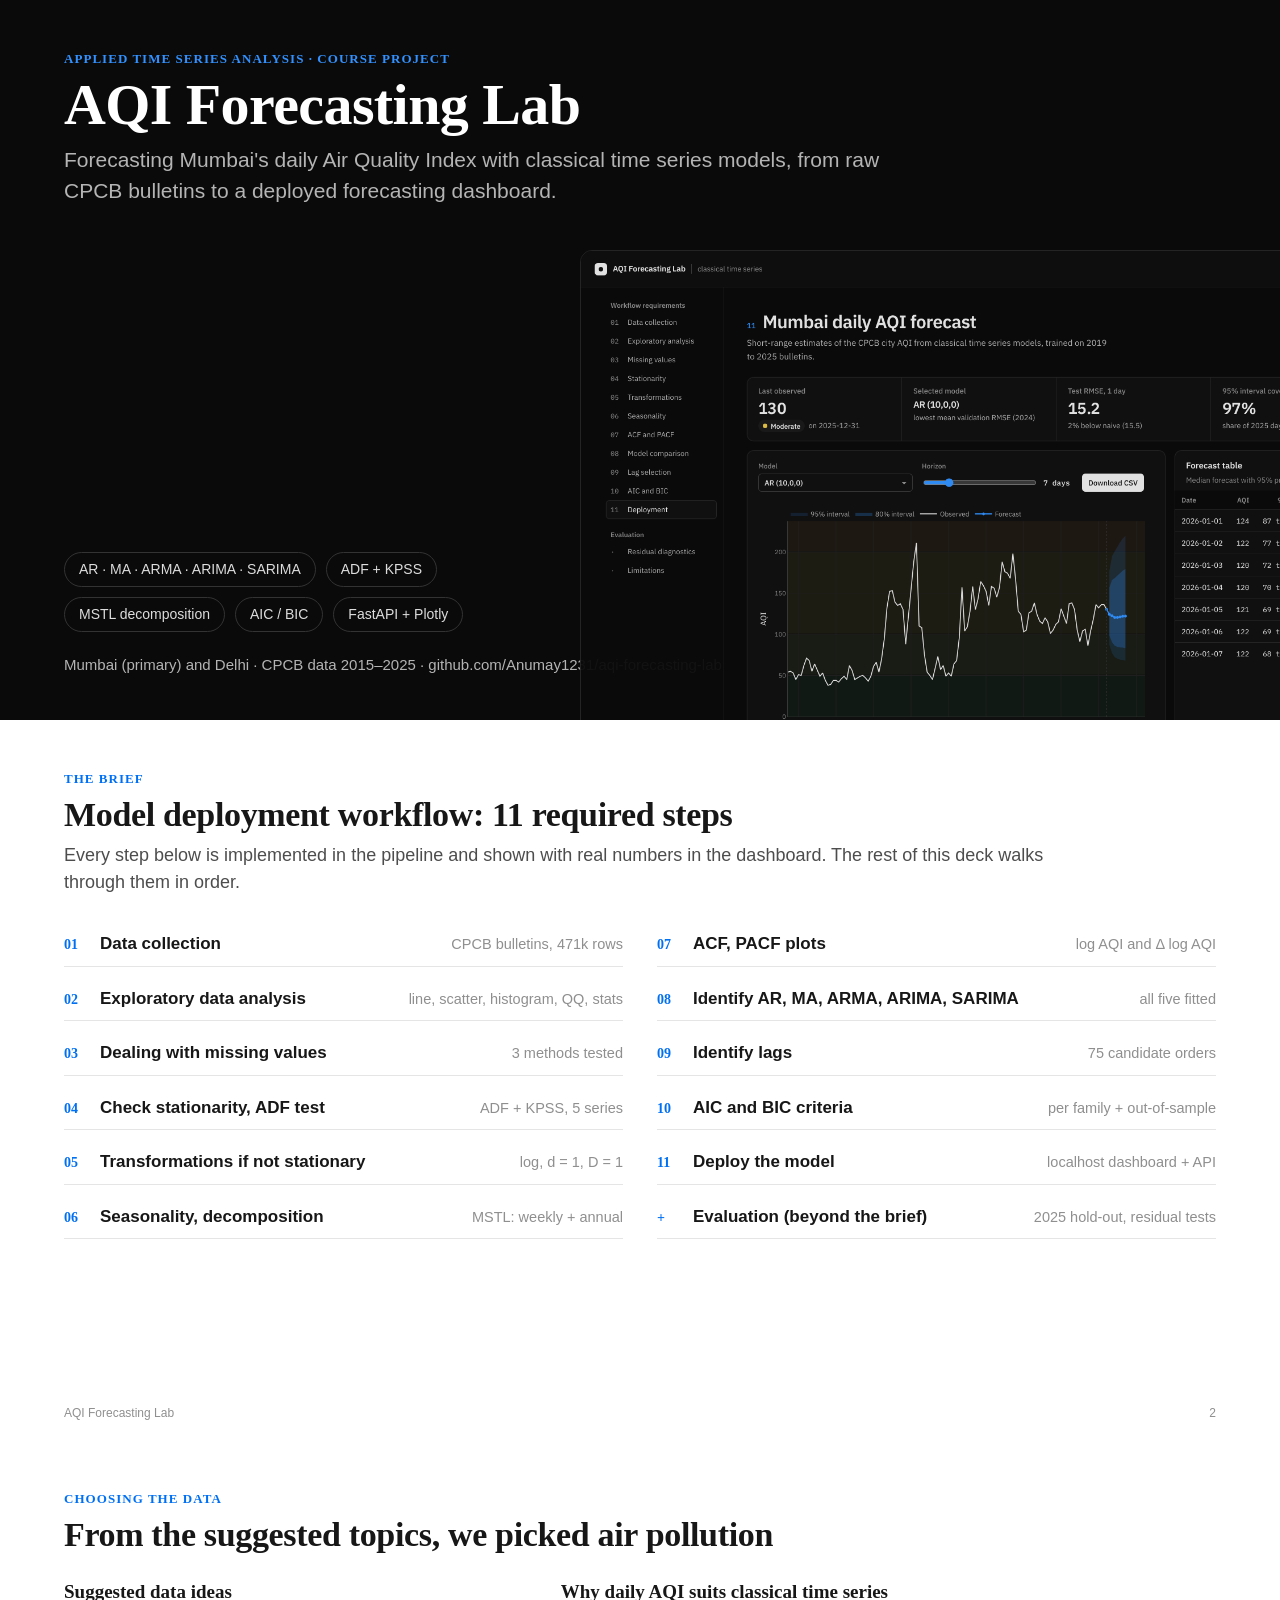
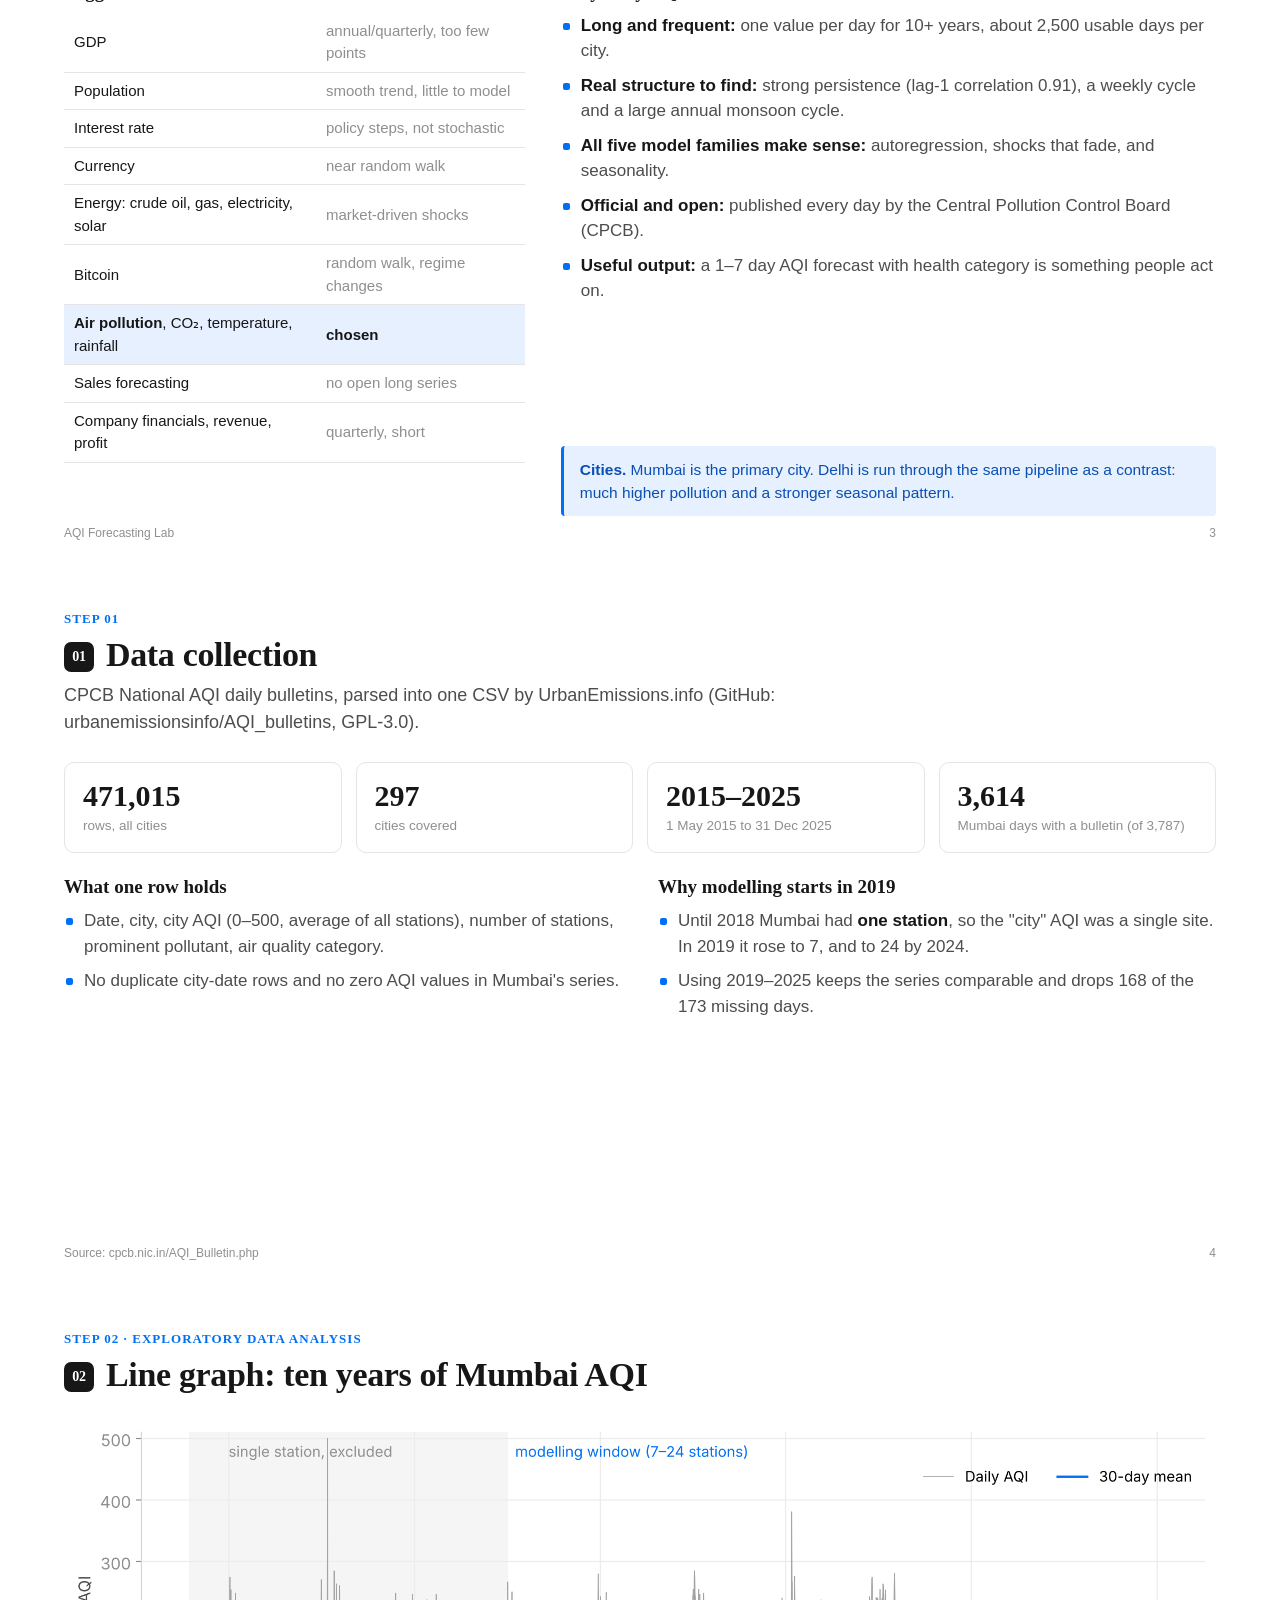
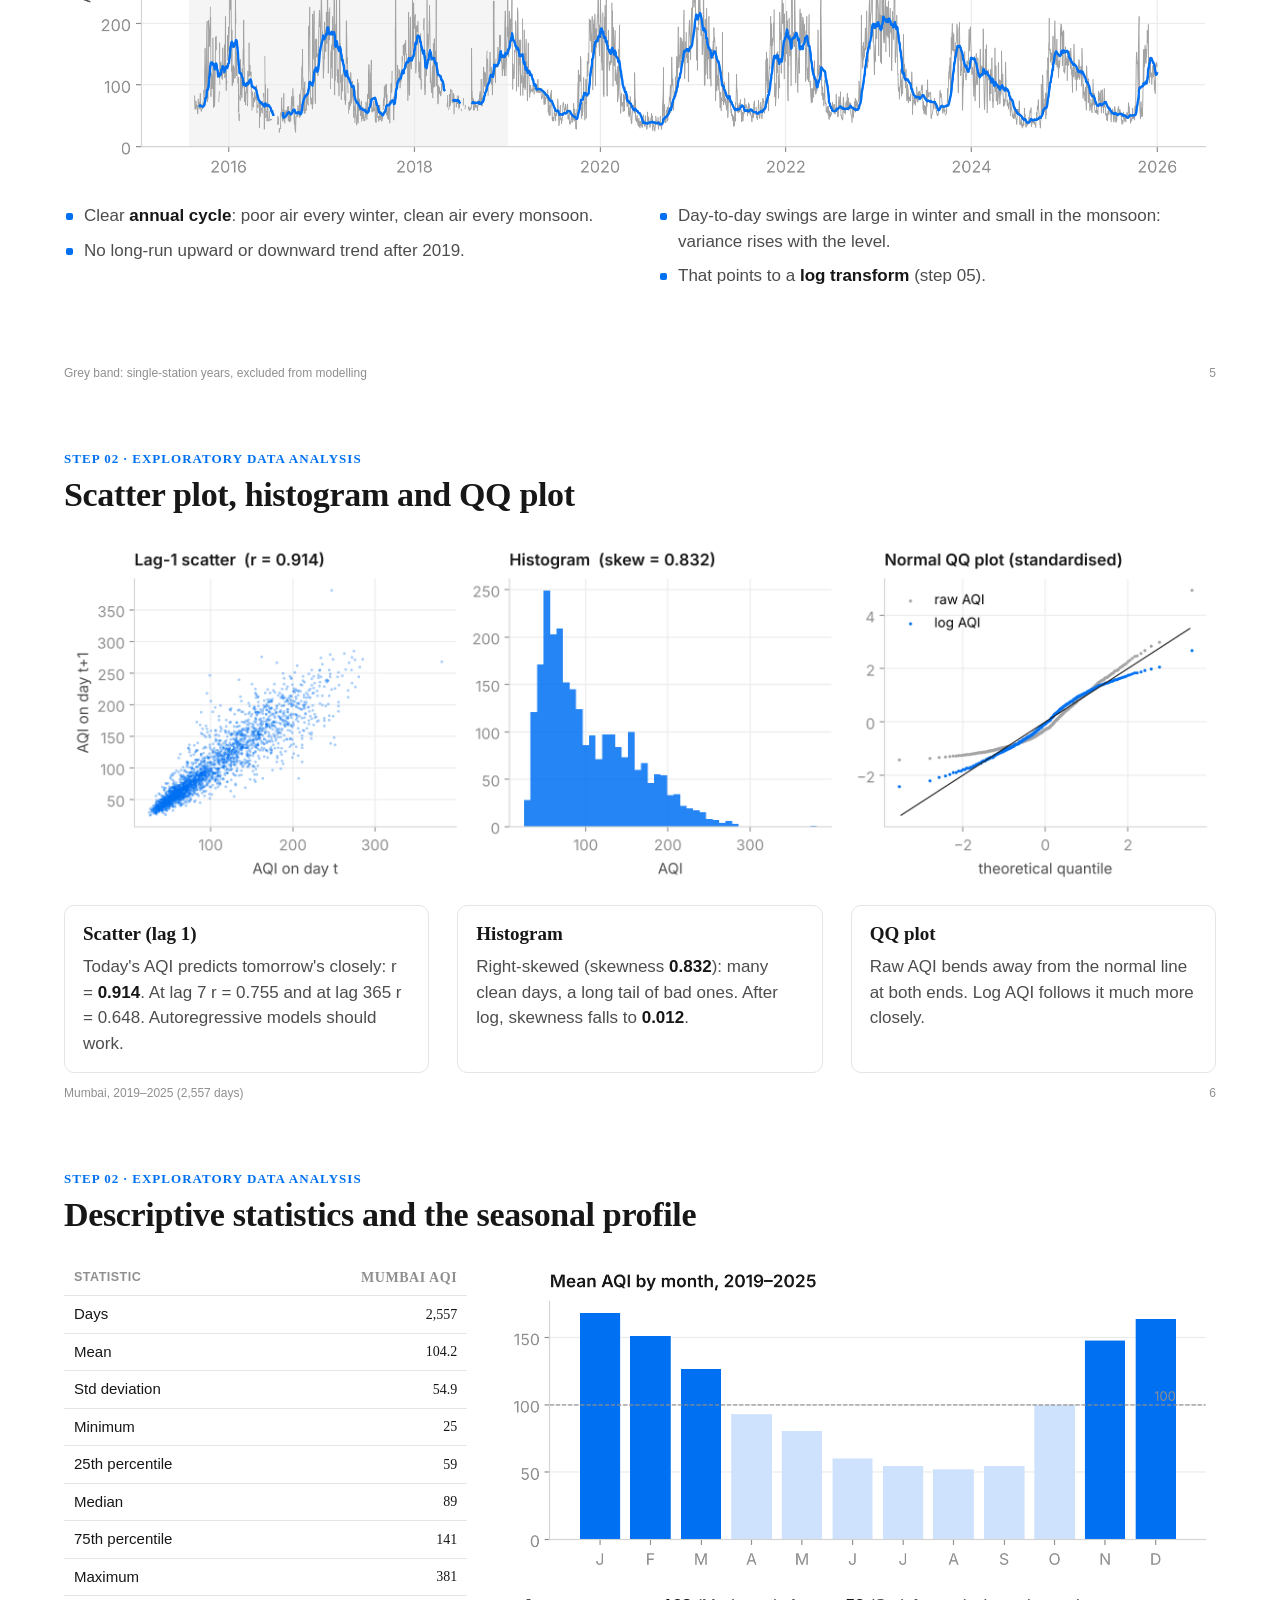
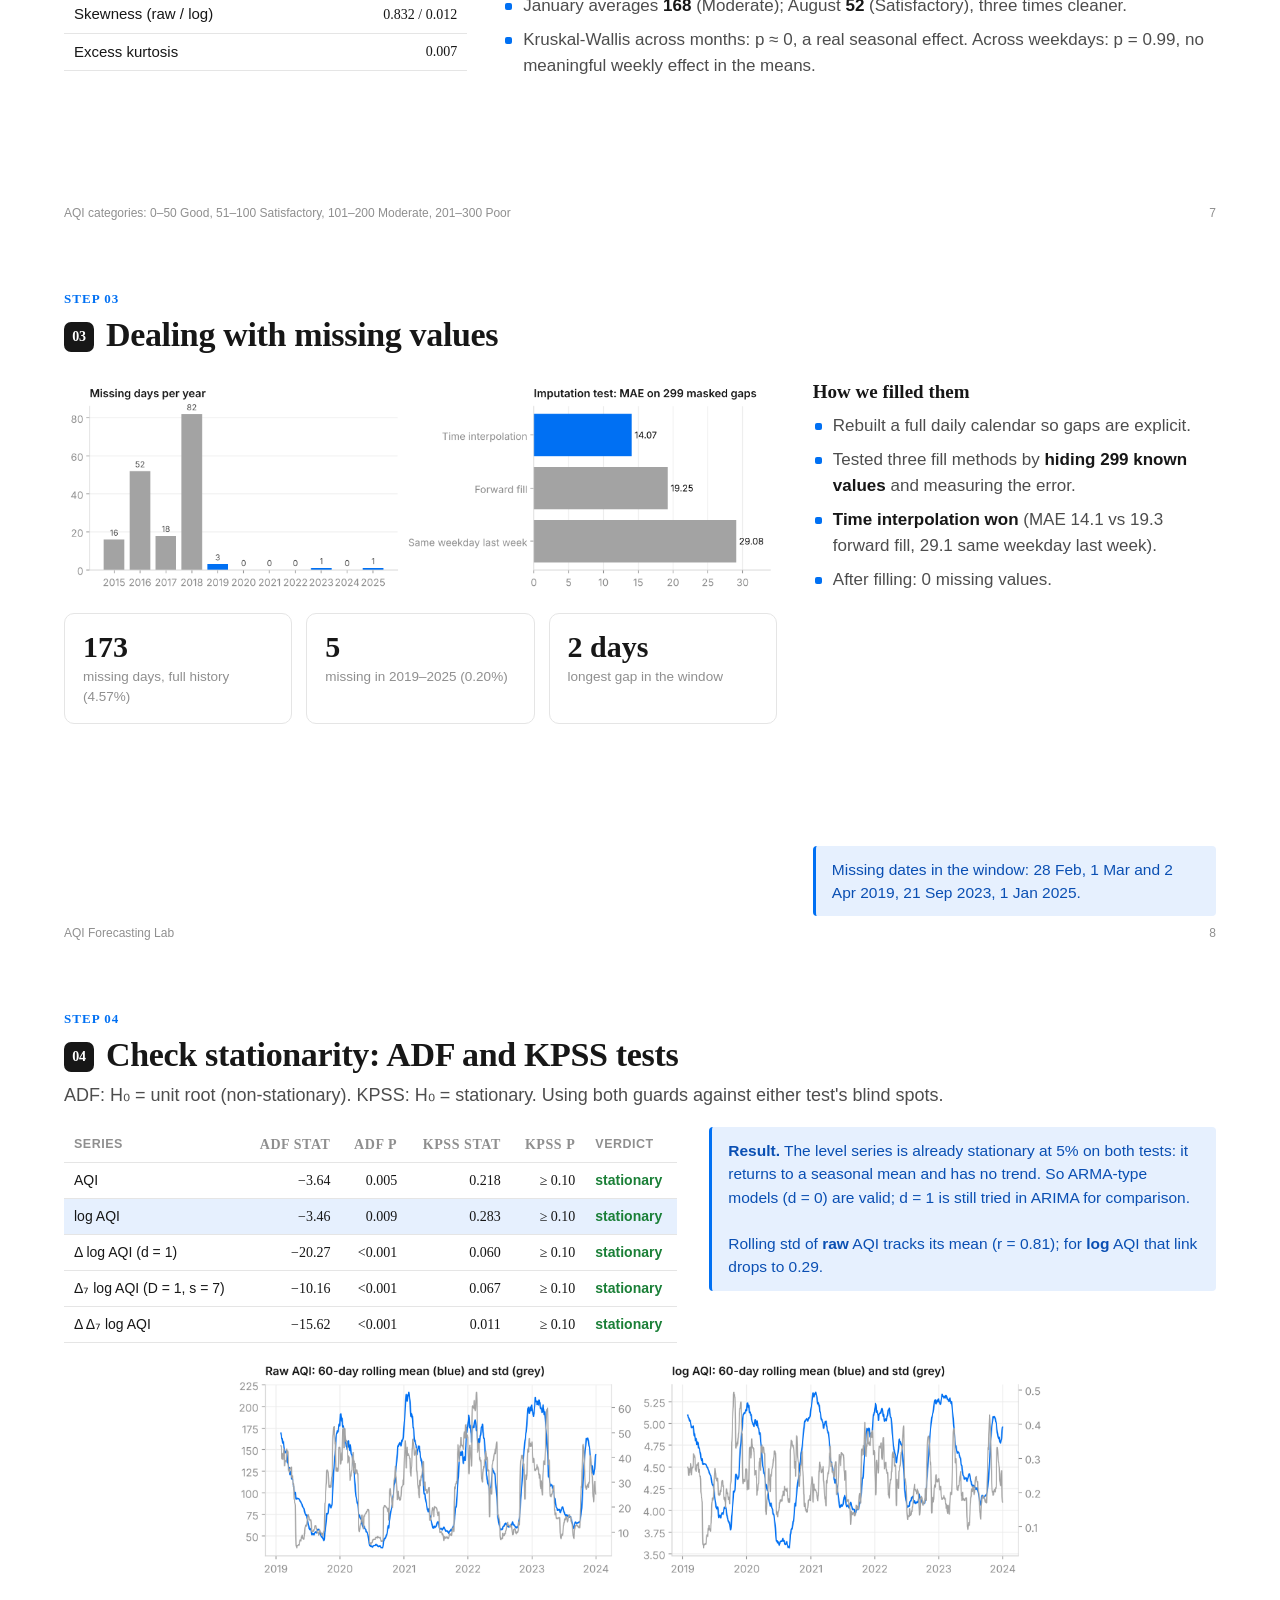
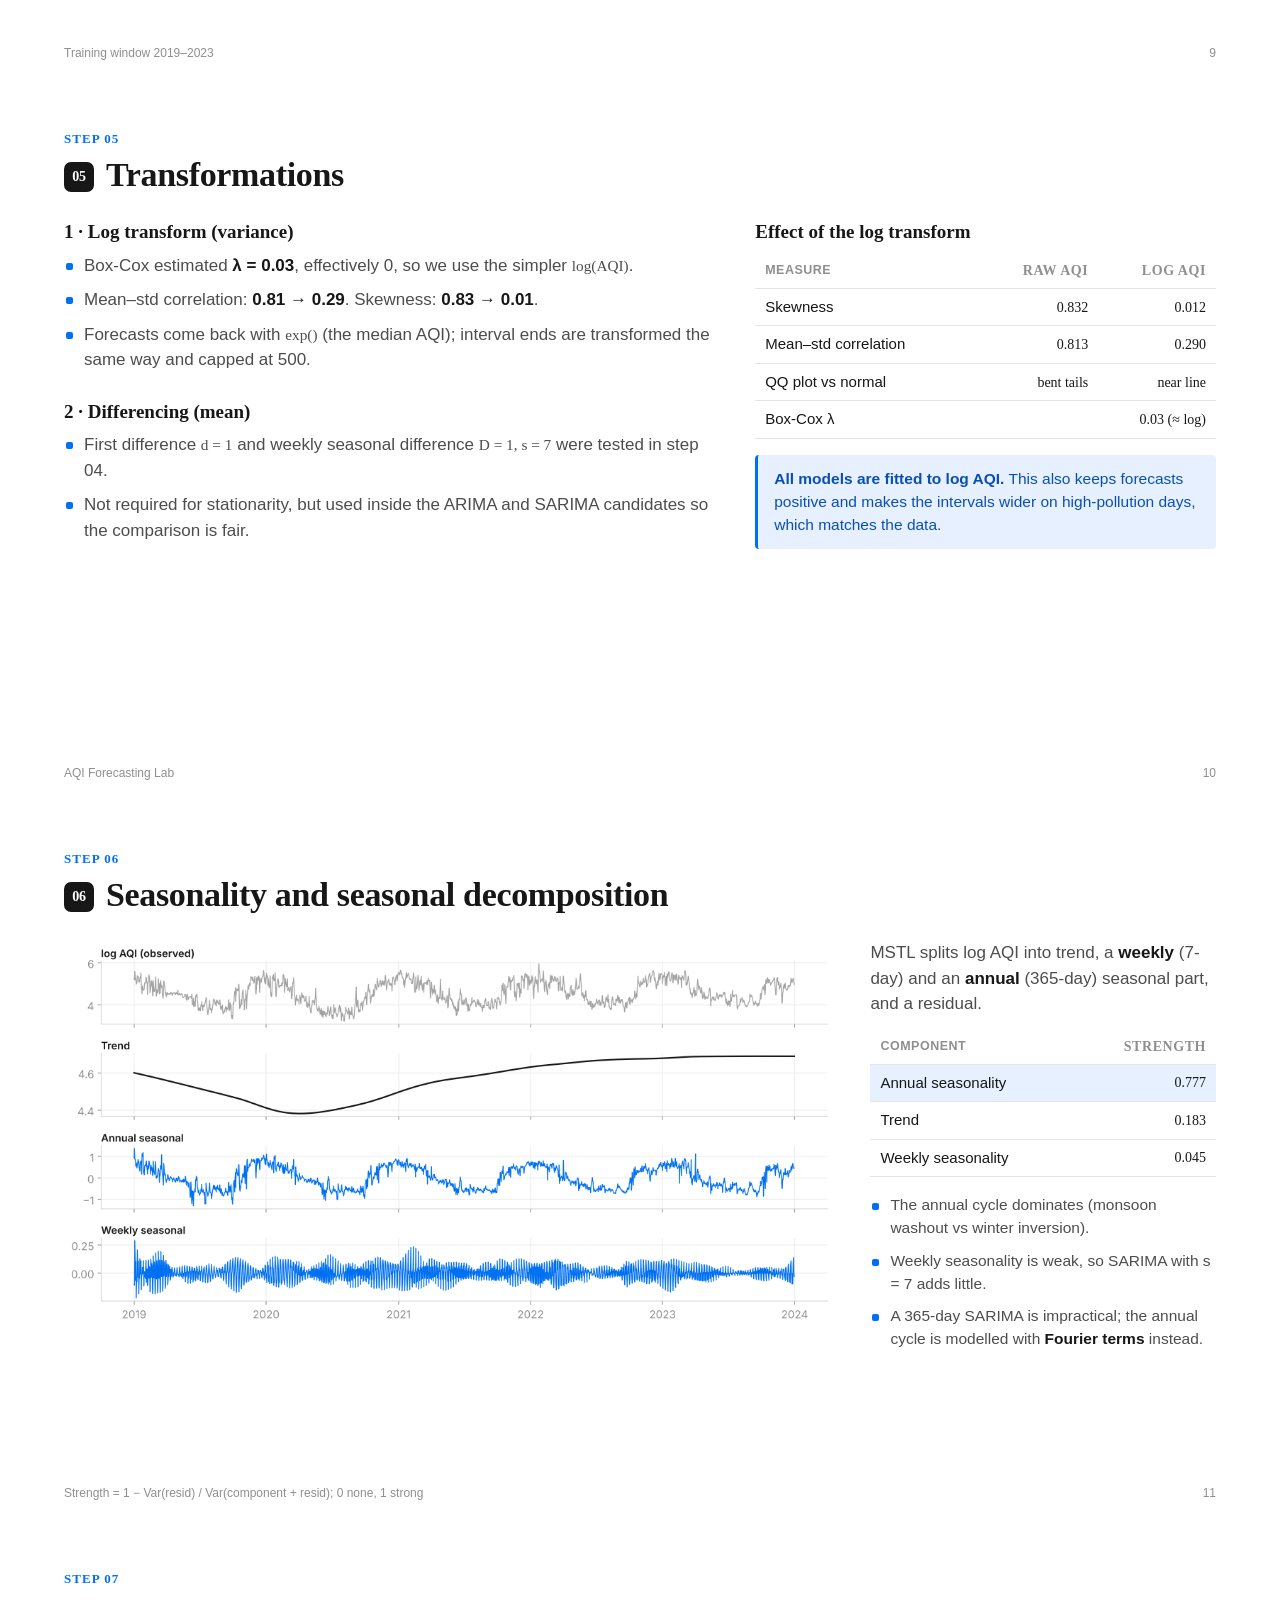
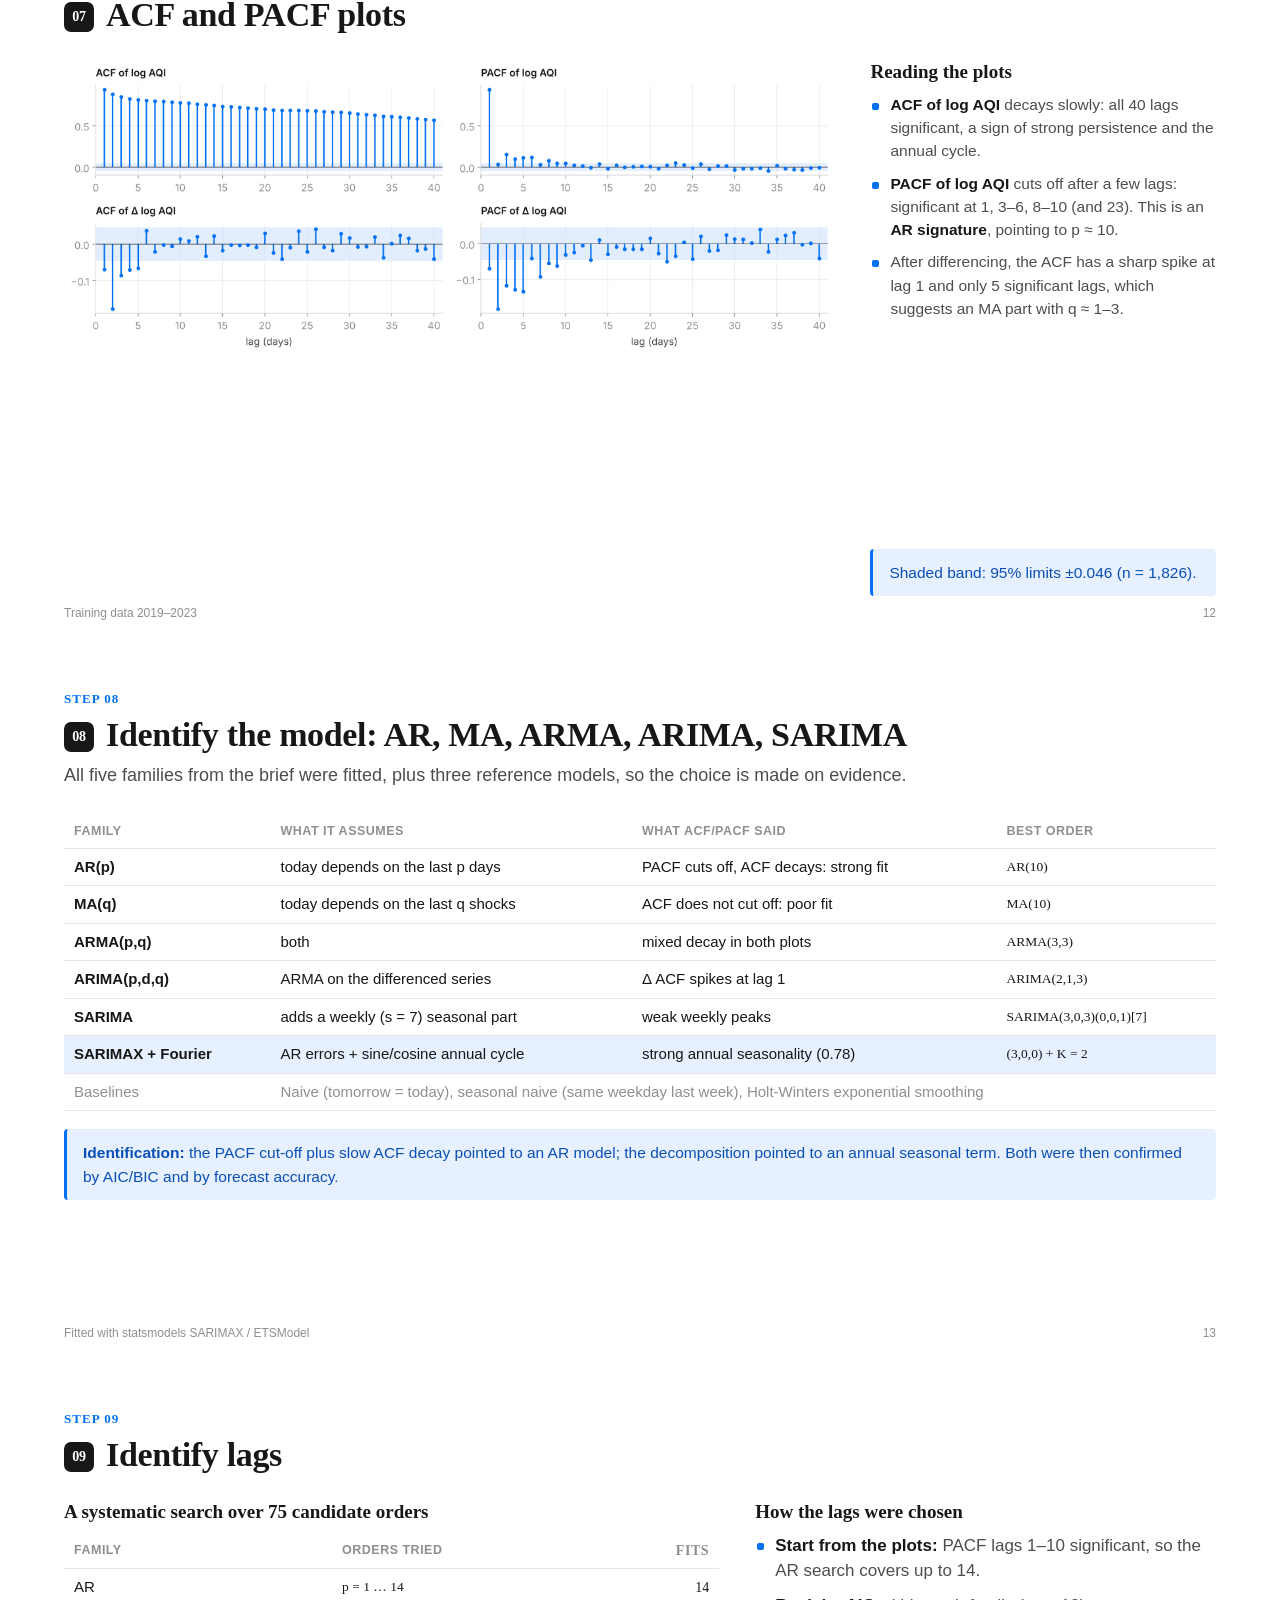
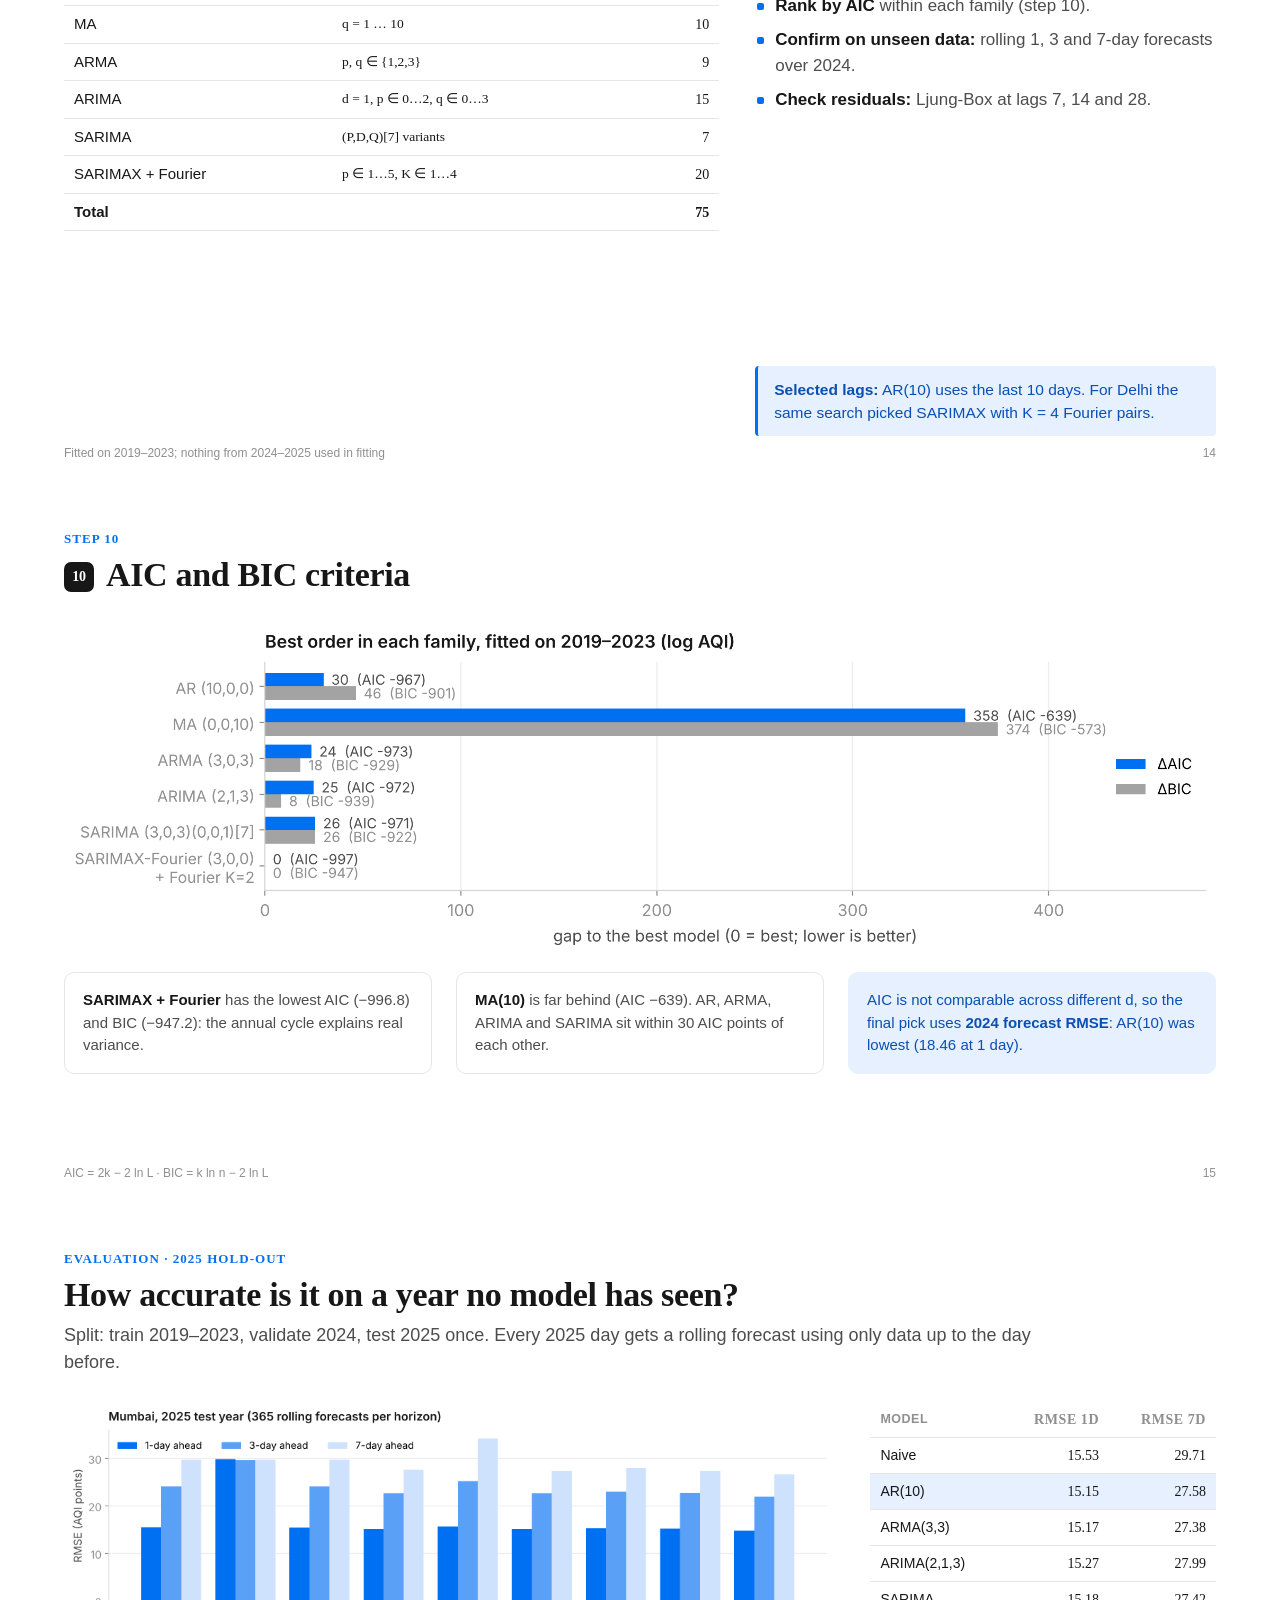
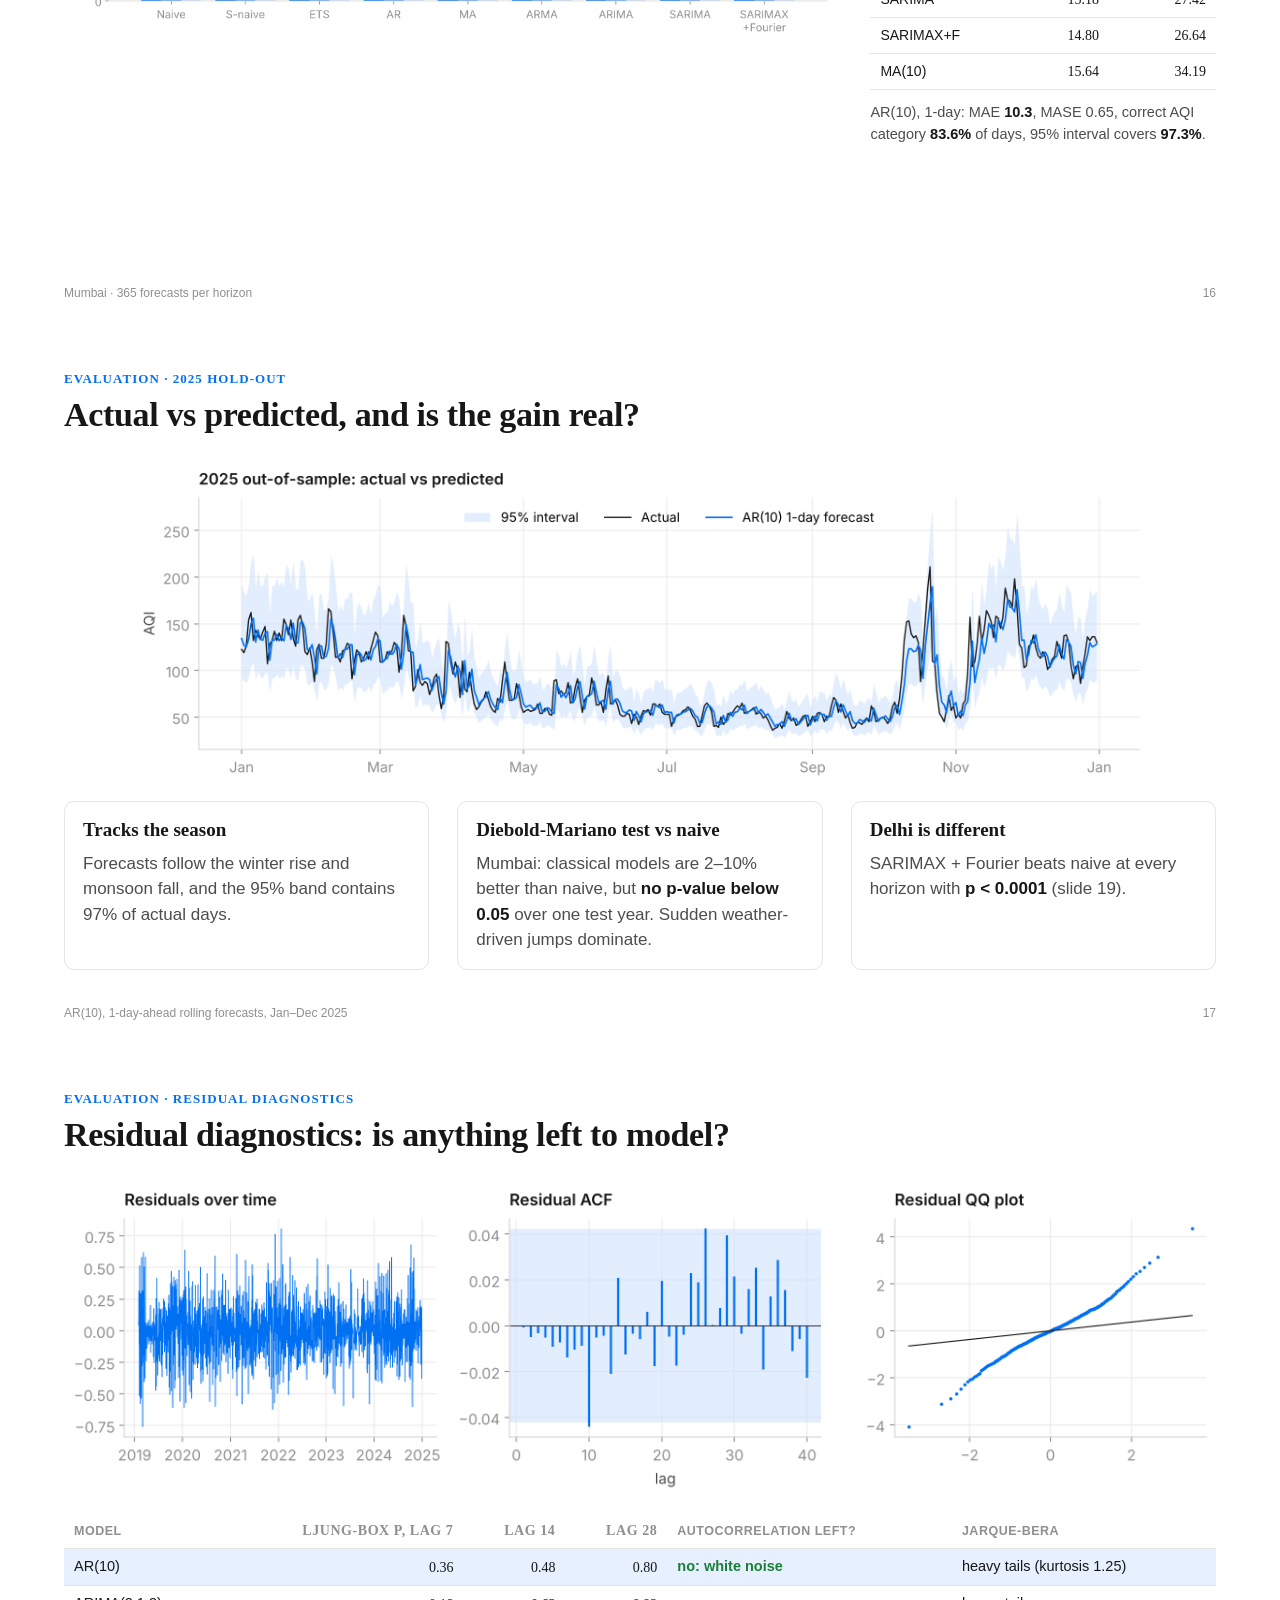
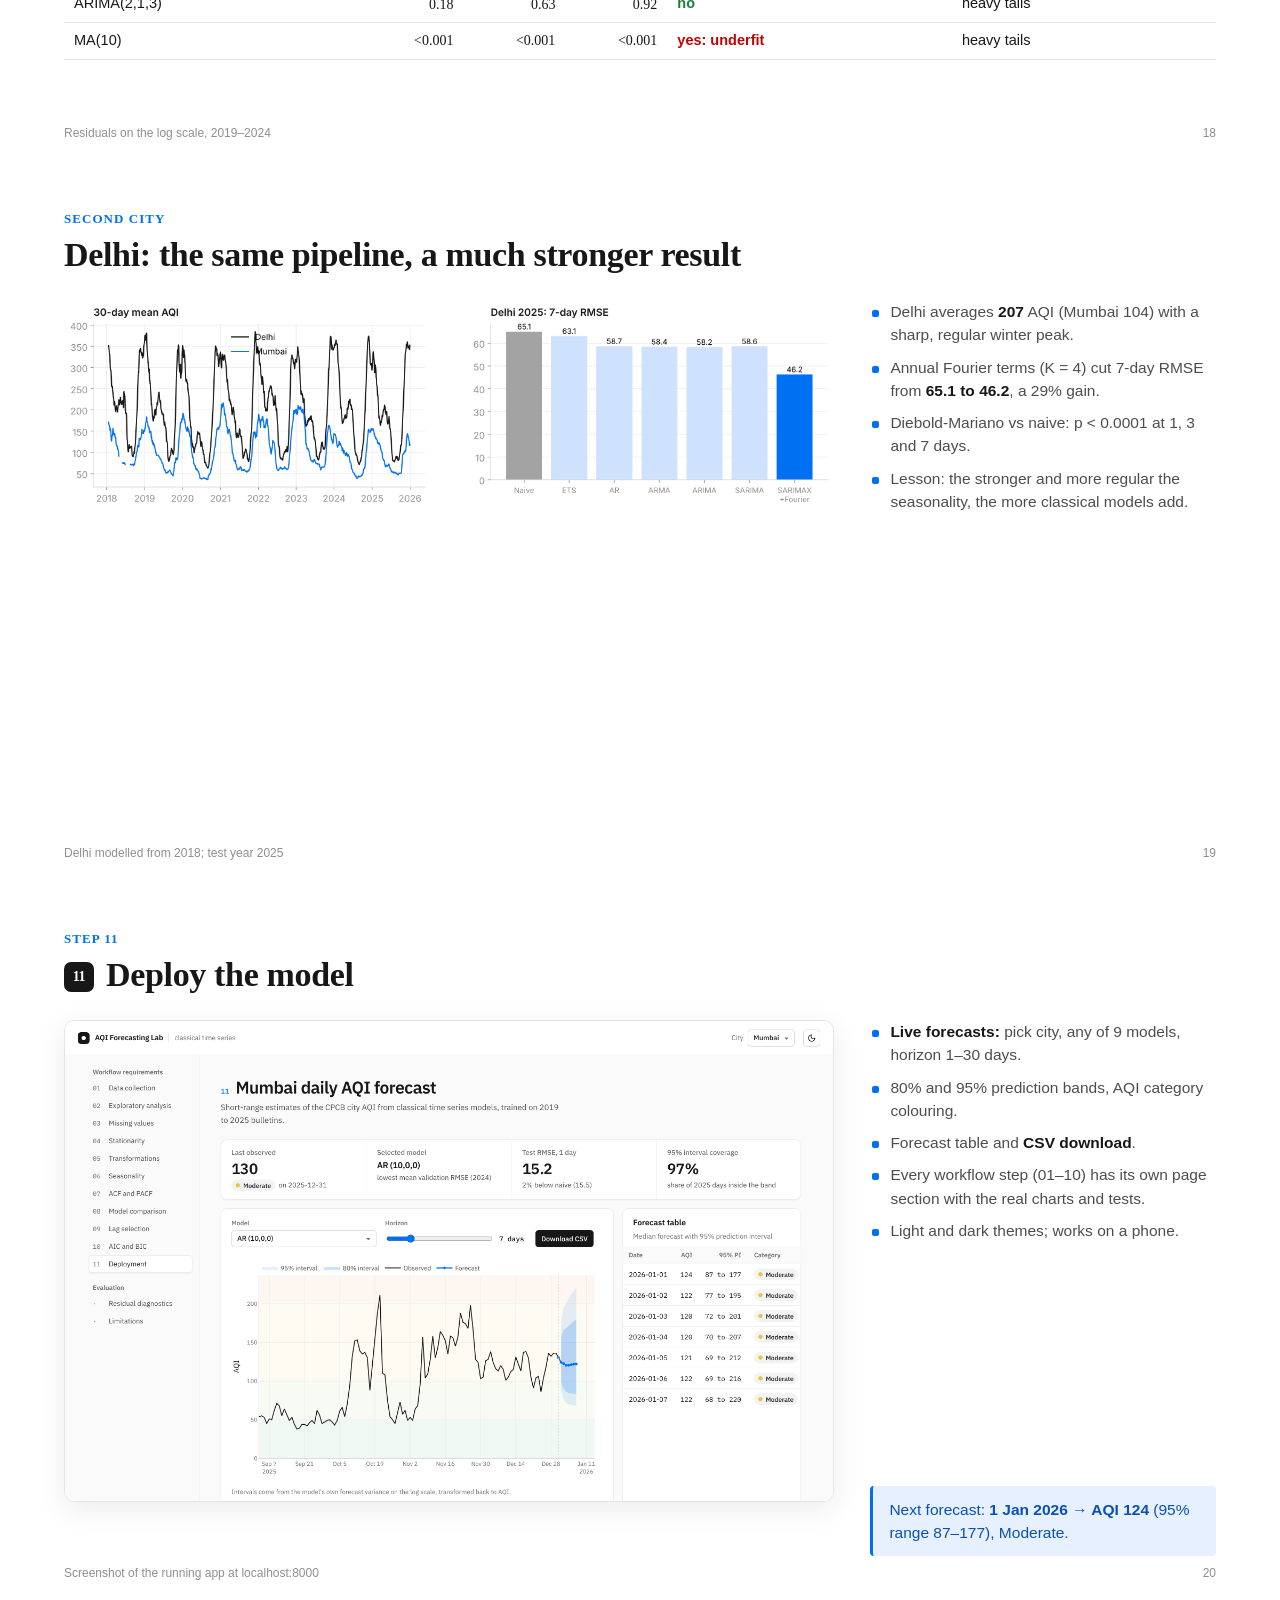
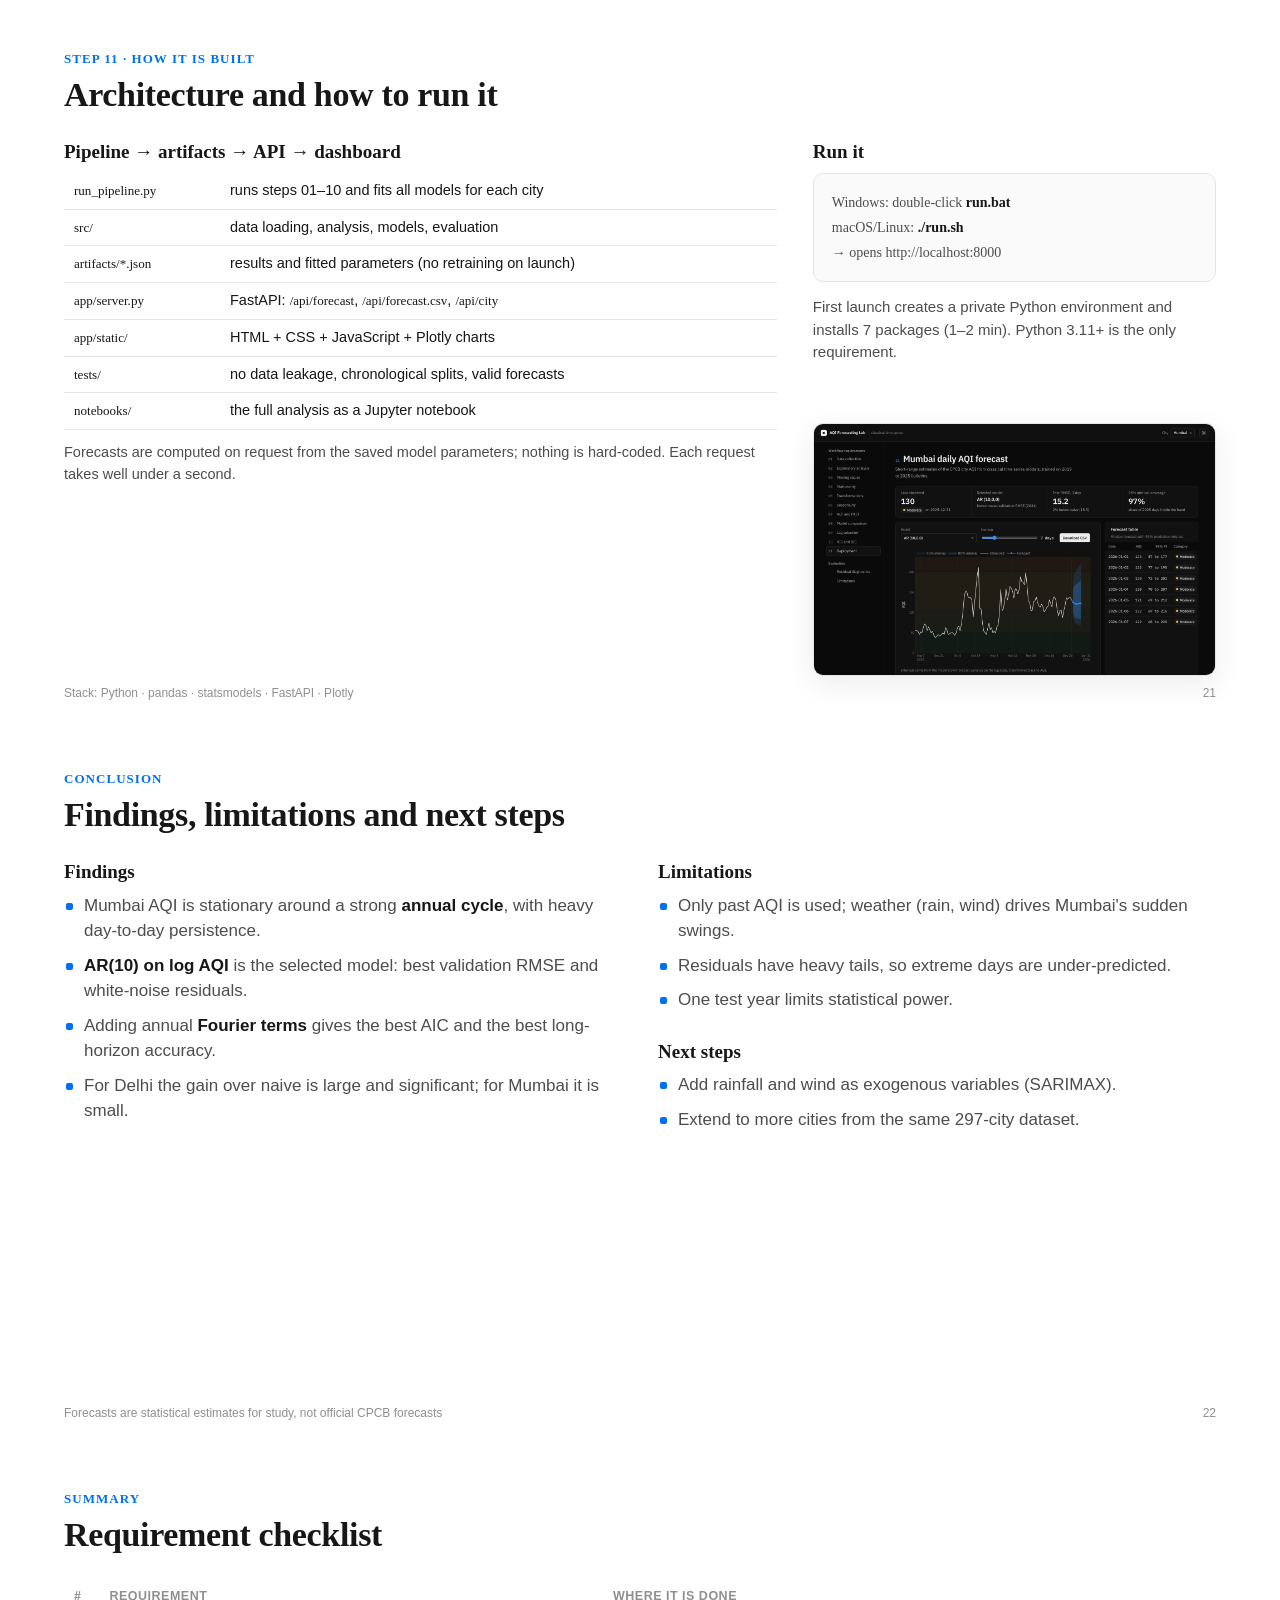
==== commit e07a0e7a: "Fix slide reference in presentation" ====
--- a/docs/presentation/deck.html
+++ b/docs/presentation/deck.html
@@ -458,7 +458,7 @@
     <div style="display:flex; gap:28px">
       <div class="col card"><h2>Tracks the season</h2>Forecasts follow the winter rise and monsoon fall, and the 95% band contains 97% of actual days.</div>
       <div class="col card"><h2>Diebold-Mariano test vs naive</h2>Mumbai: classical models are 2–10% better than naive, but <b>no p-value below 0.05</b> over one test year. Sudden weather-driven jumps dominate.</div>
-      <div class="col card"><h2>Delhi is different</h2>SARIMAX + Fourier beats naive at every horizon with <b>p &lt; 0.0001</b> (next slides).</div>
+      <div class="col card"><h2>Delhi is different</h2>SARIMAX + Fourier beats naive at every horizon with <b>p &lt; 0.0001</b> (slide 19).</div>
     </div>
   </div>
   <div class="foot"><span>AR(10), 1-day-ahead rolling forecasts, Jan–Dec 2025</span><span>17</span></div>
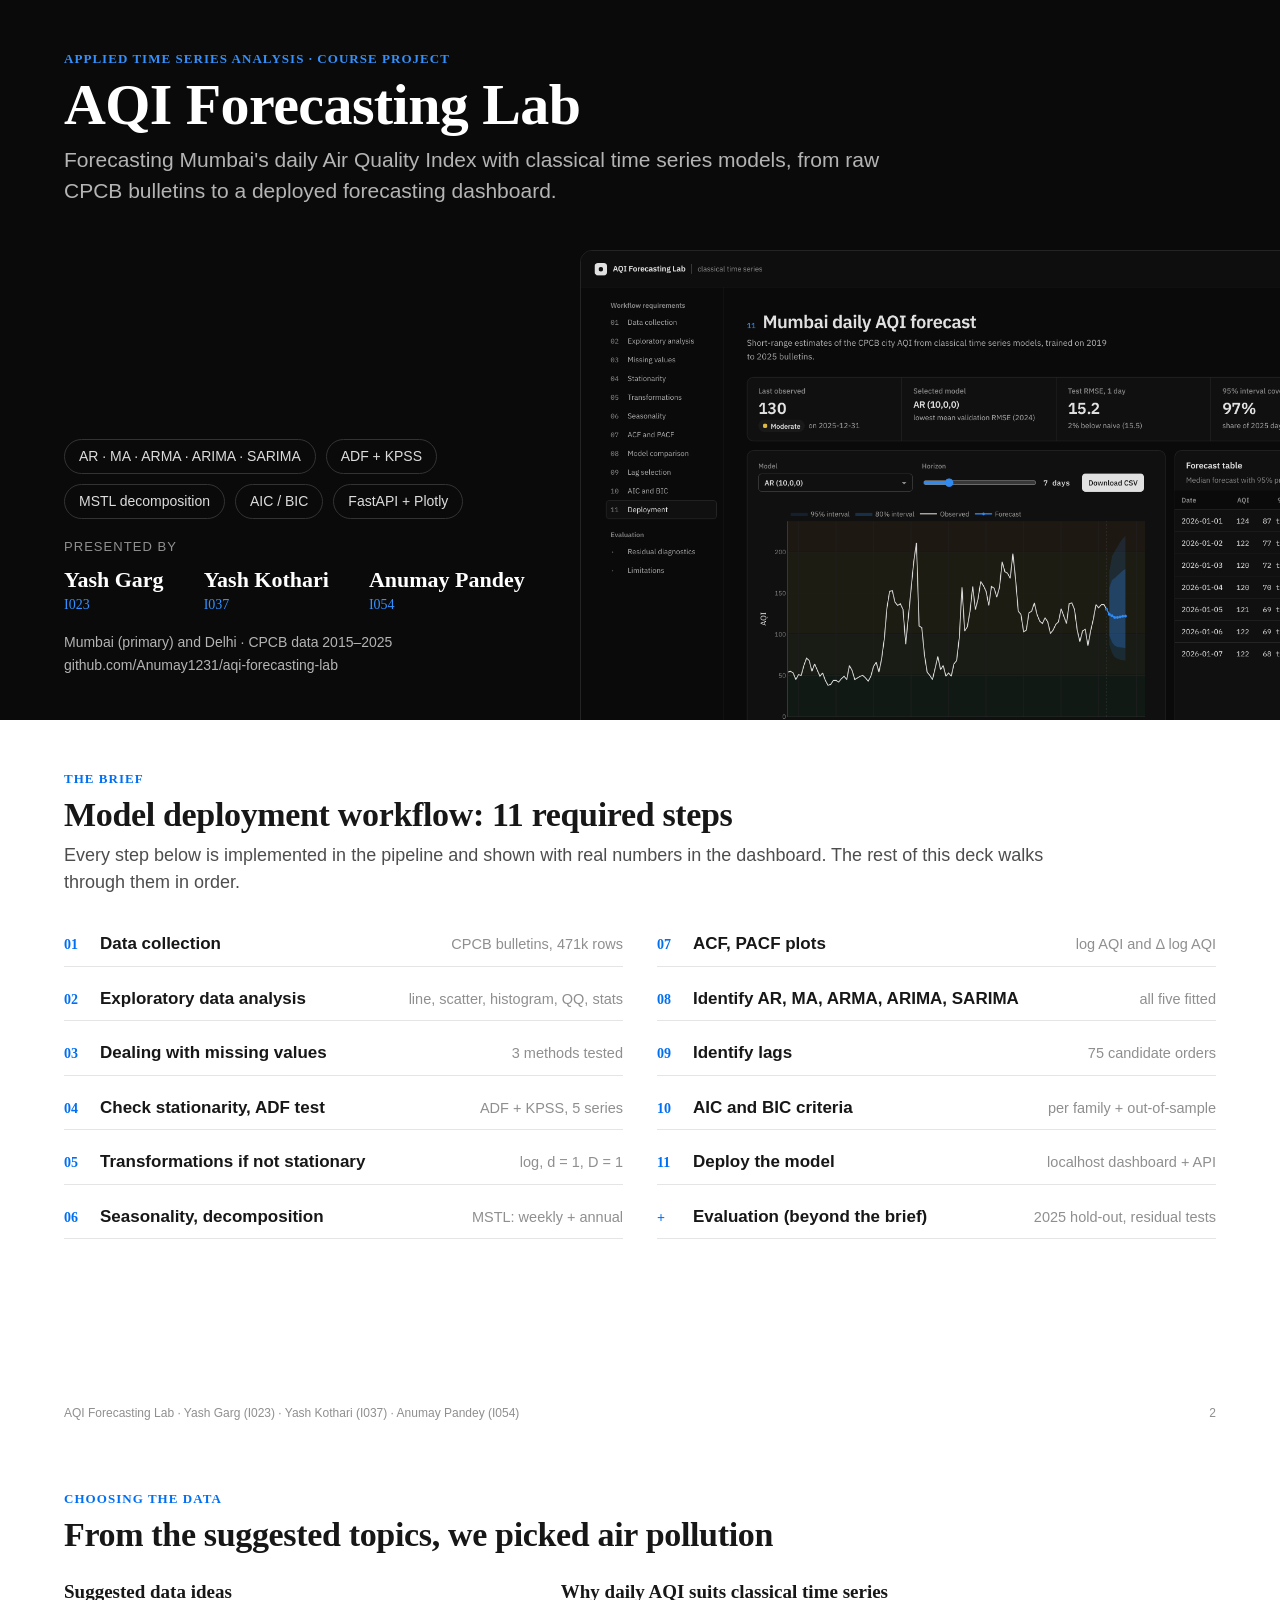
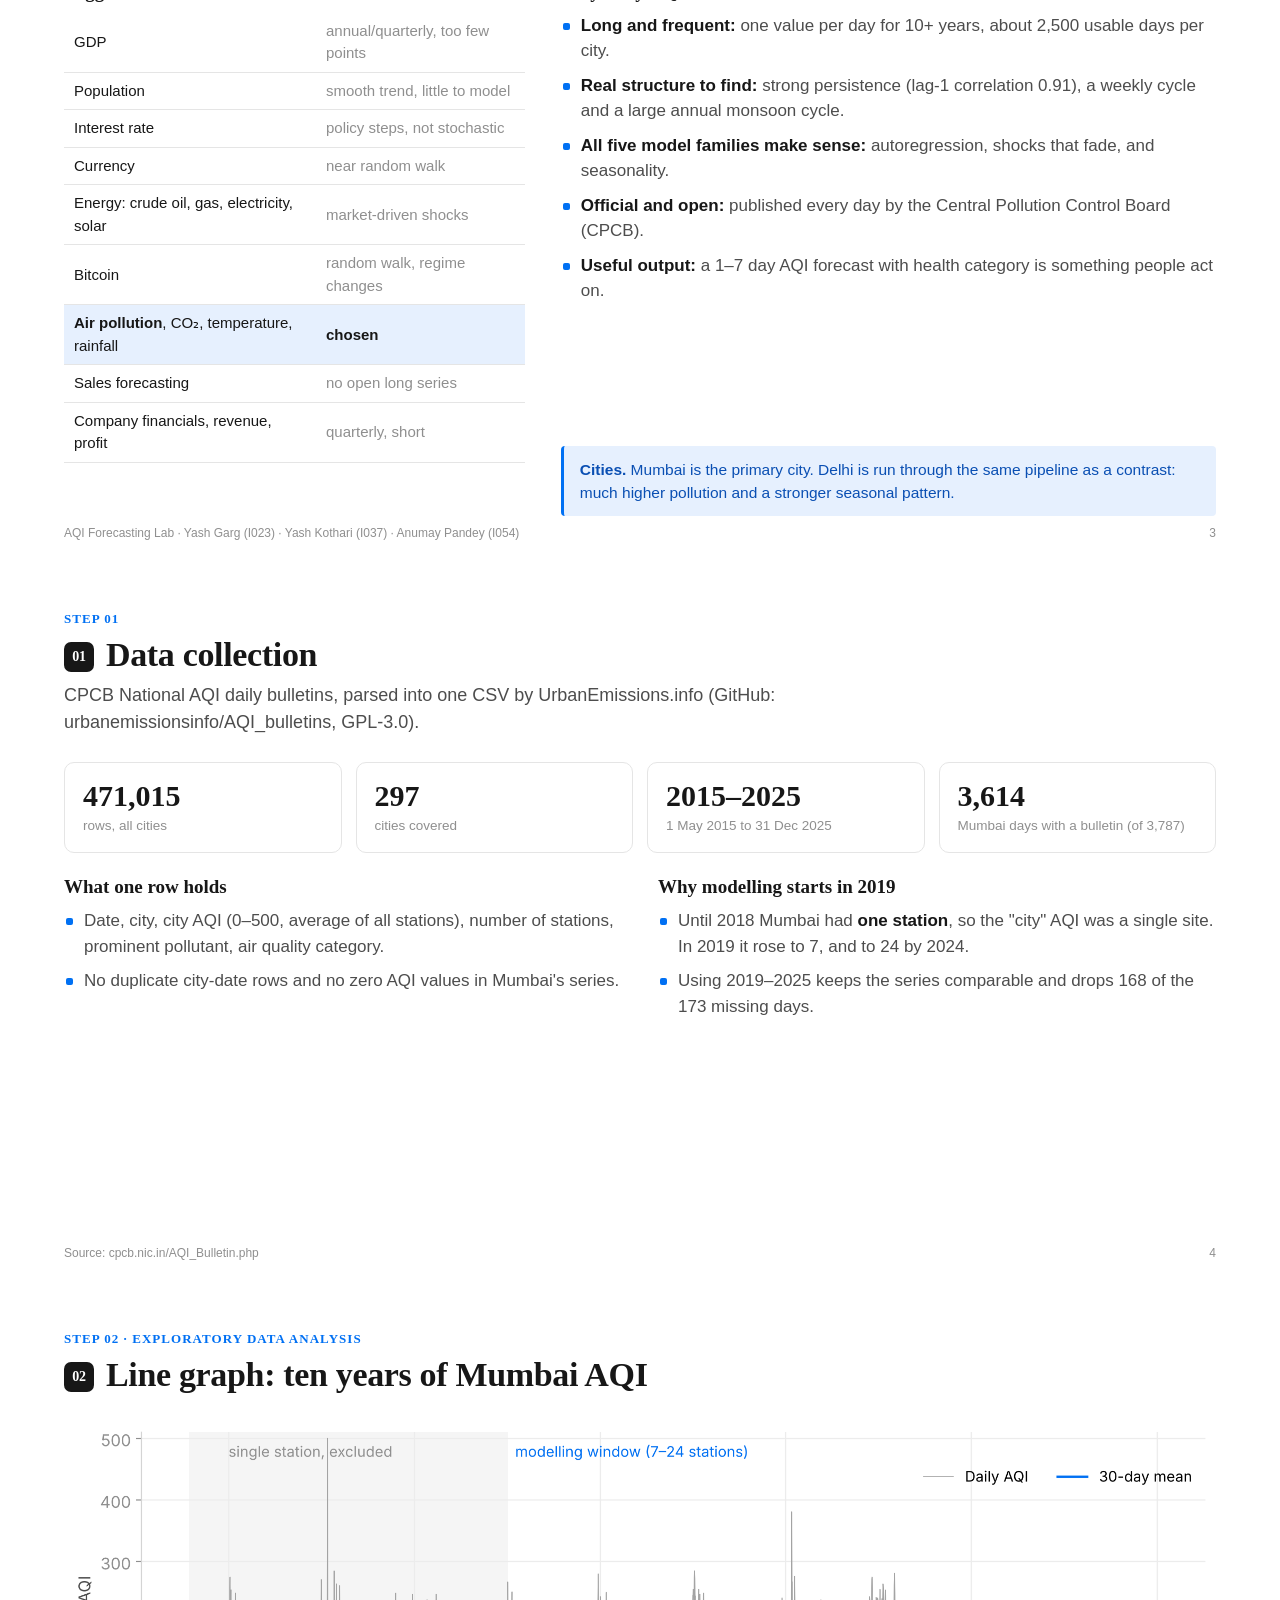
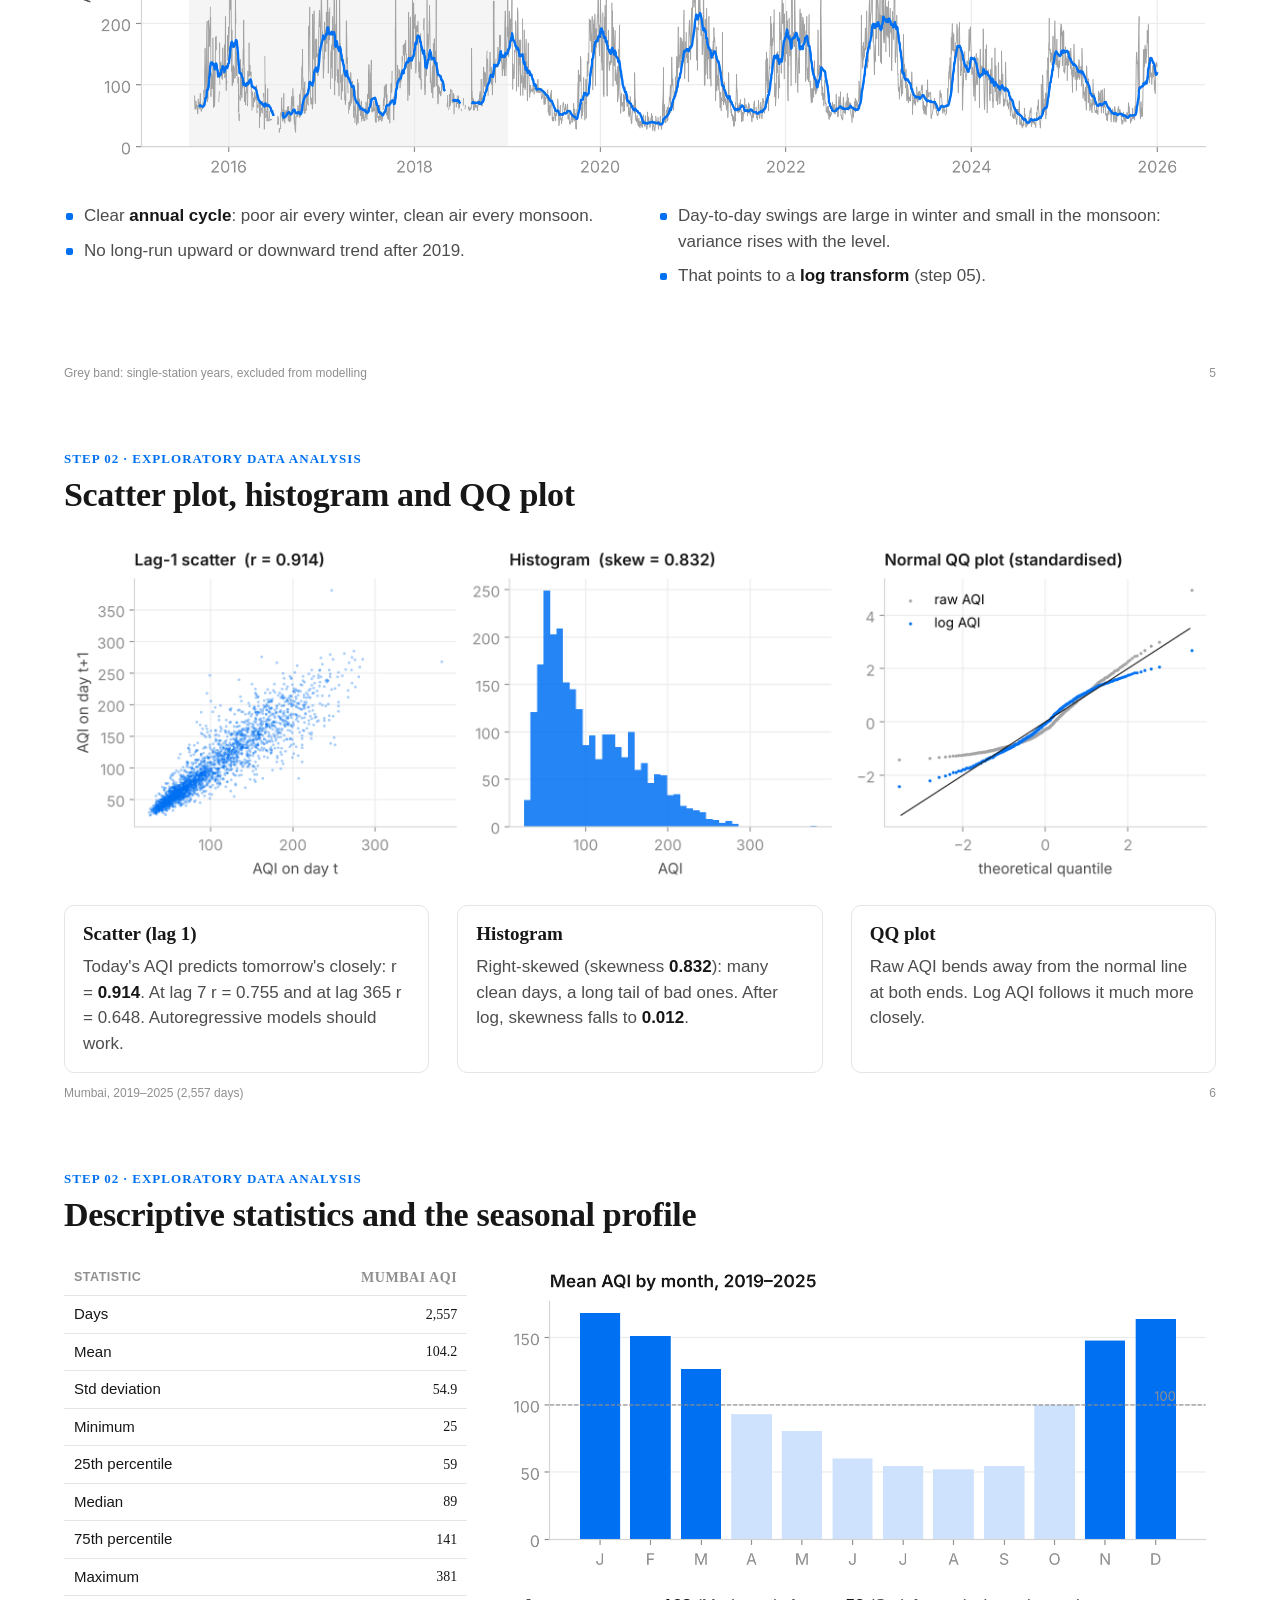
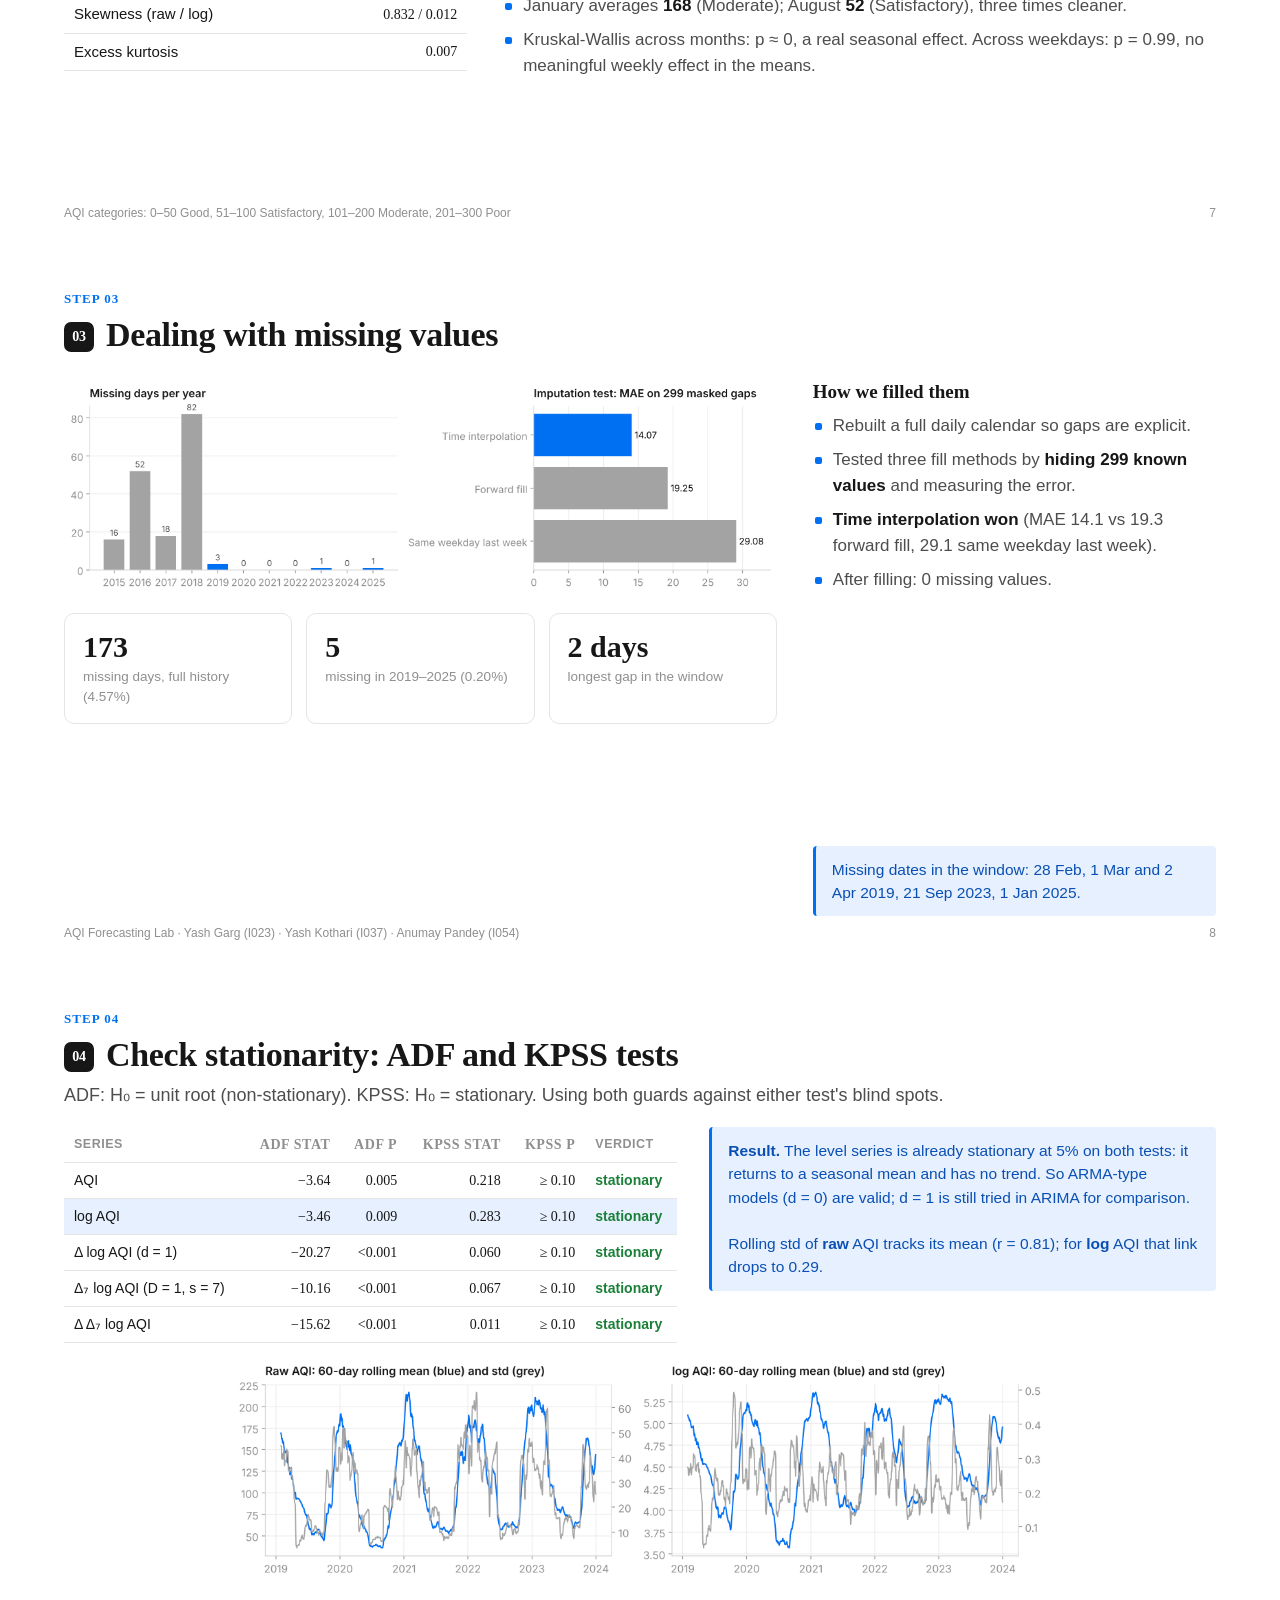
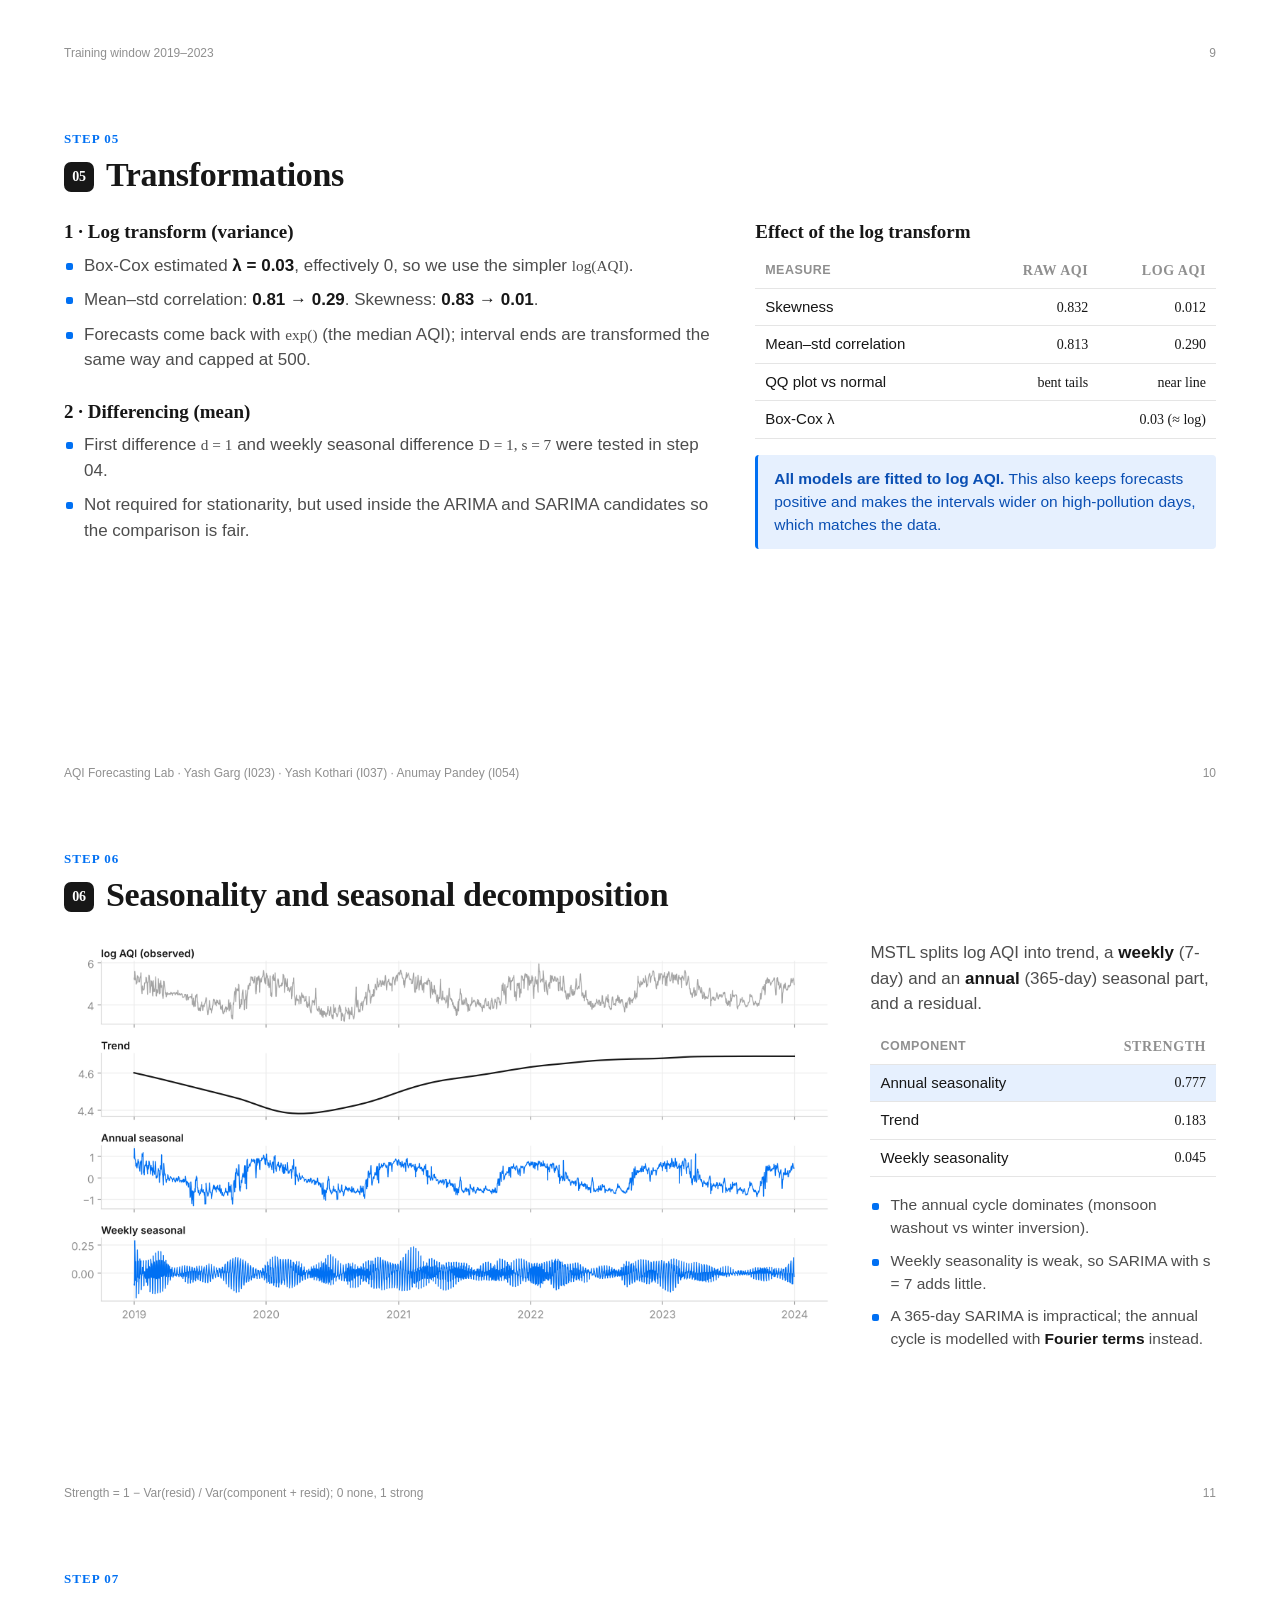
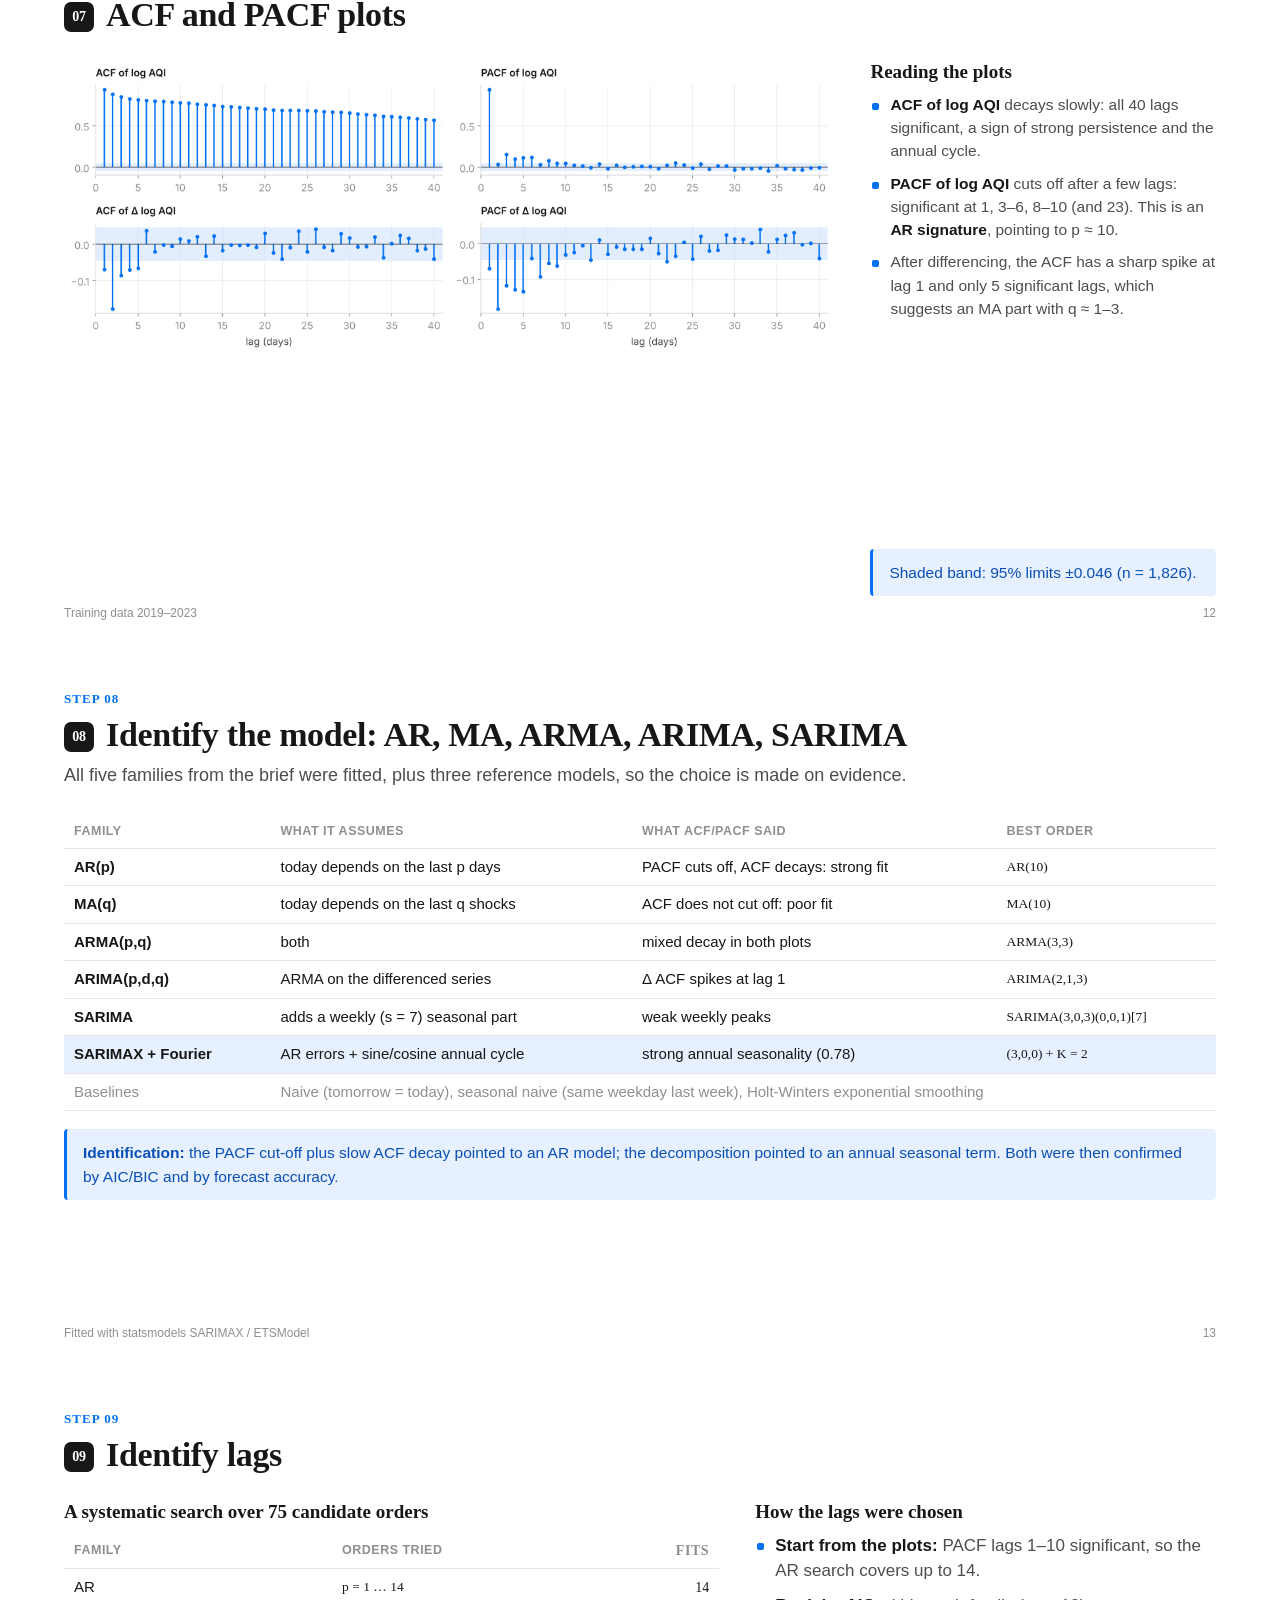
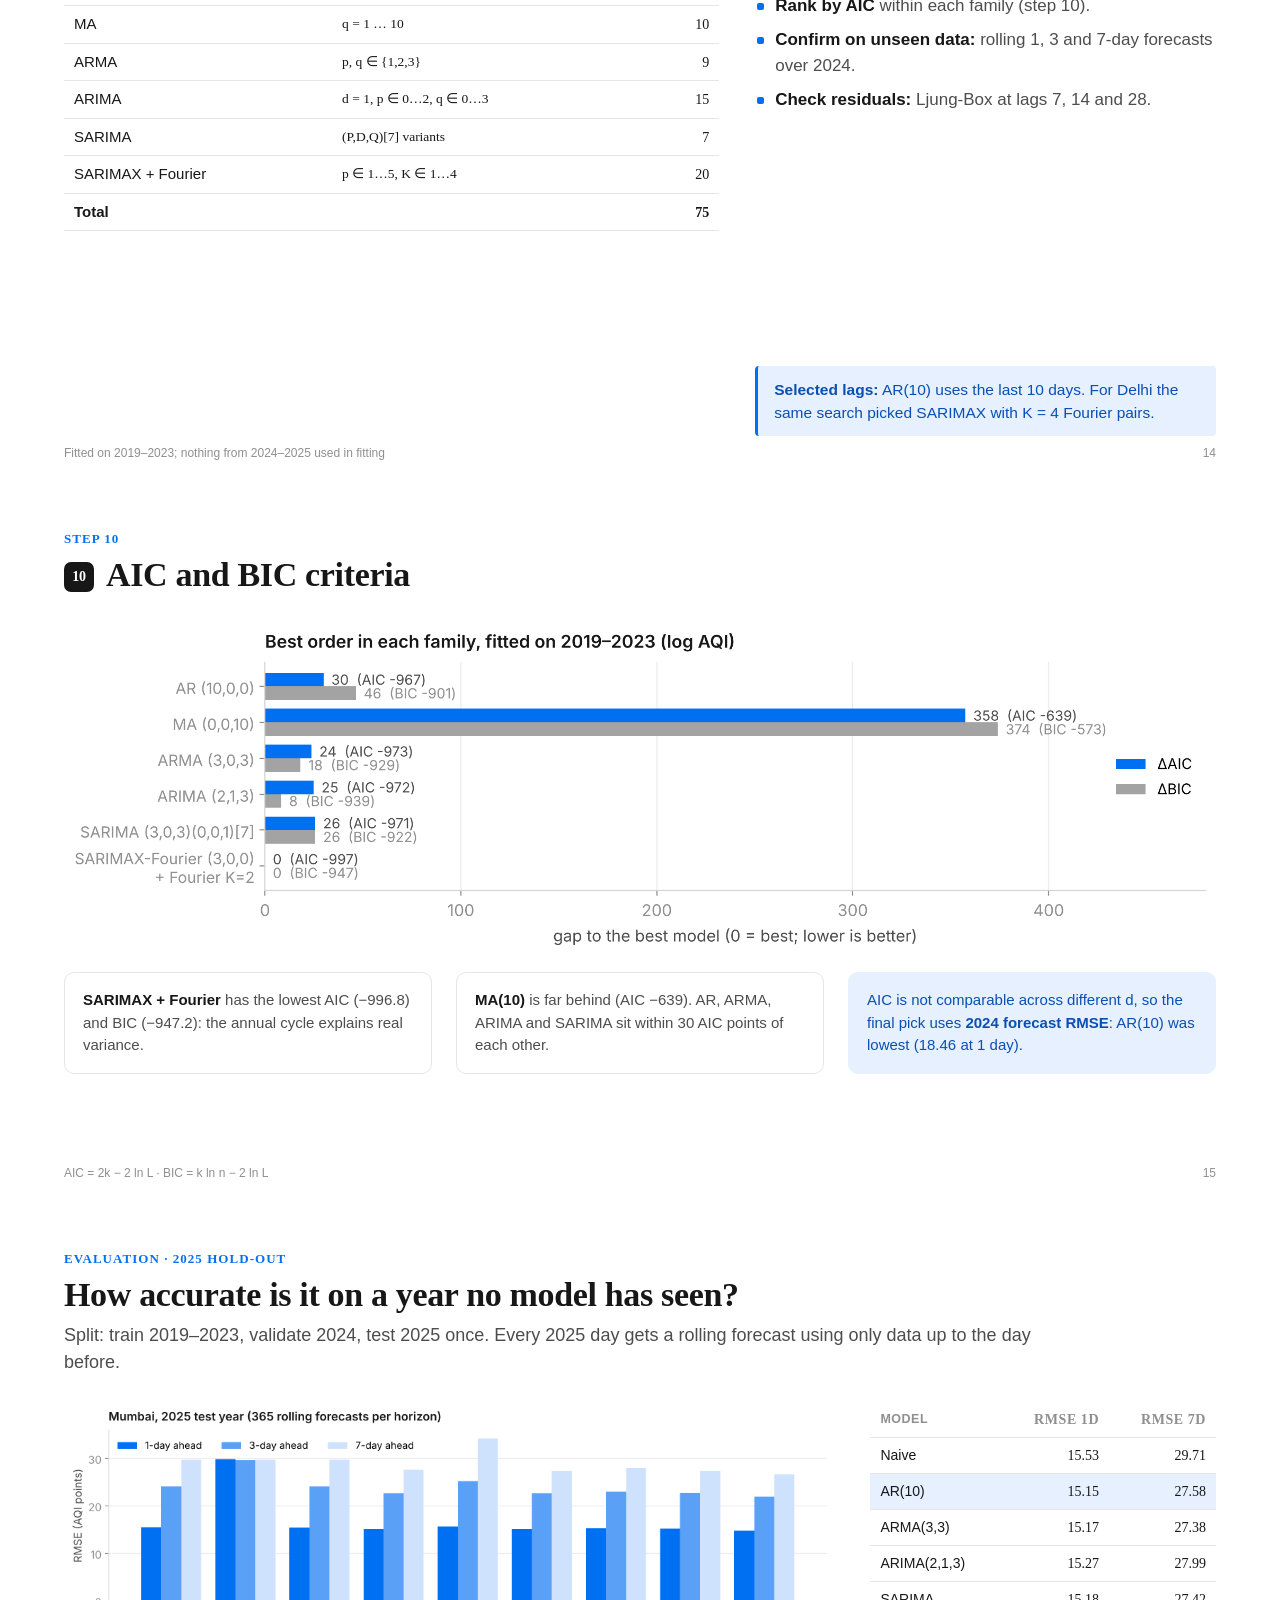
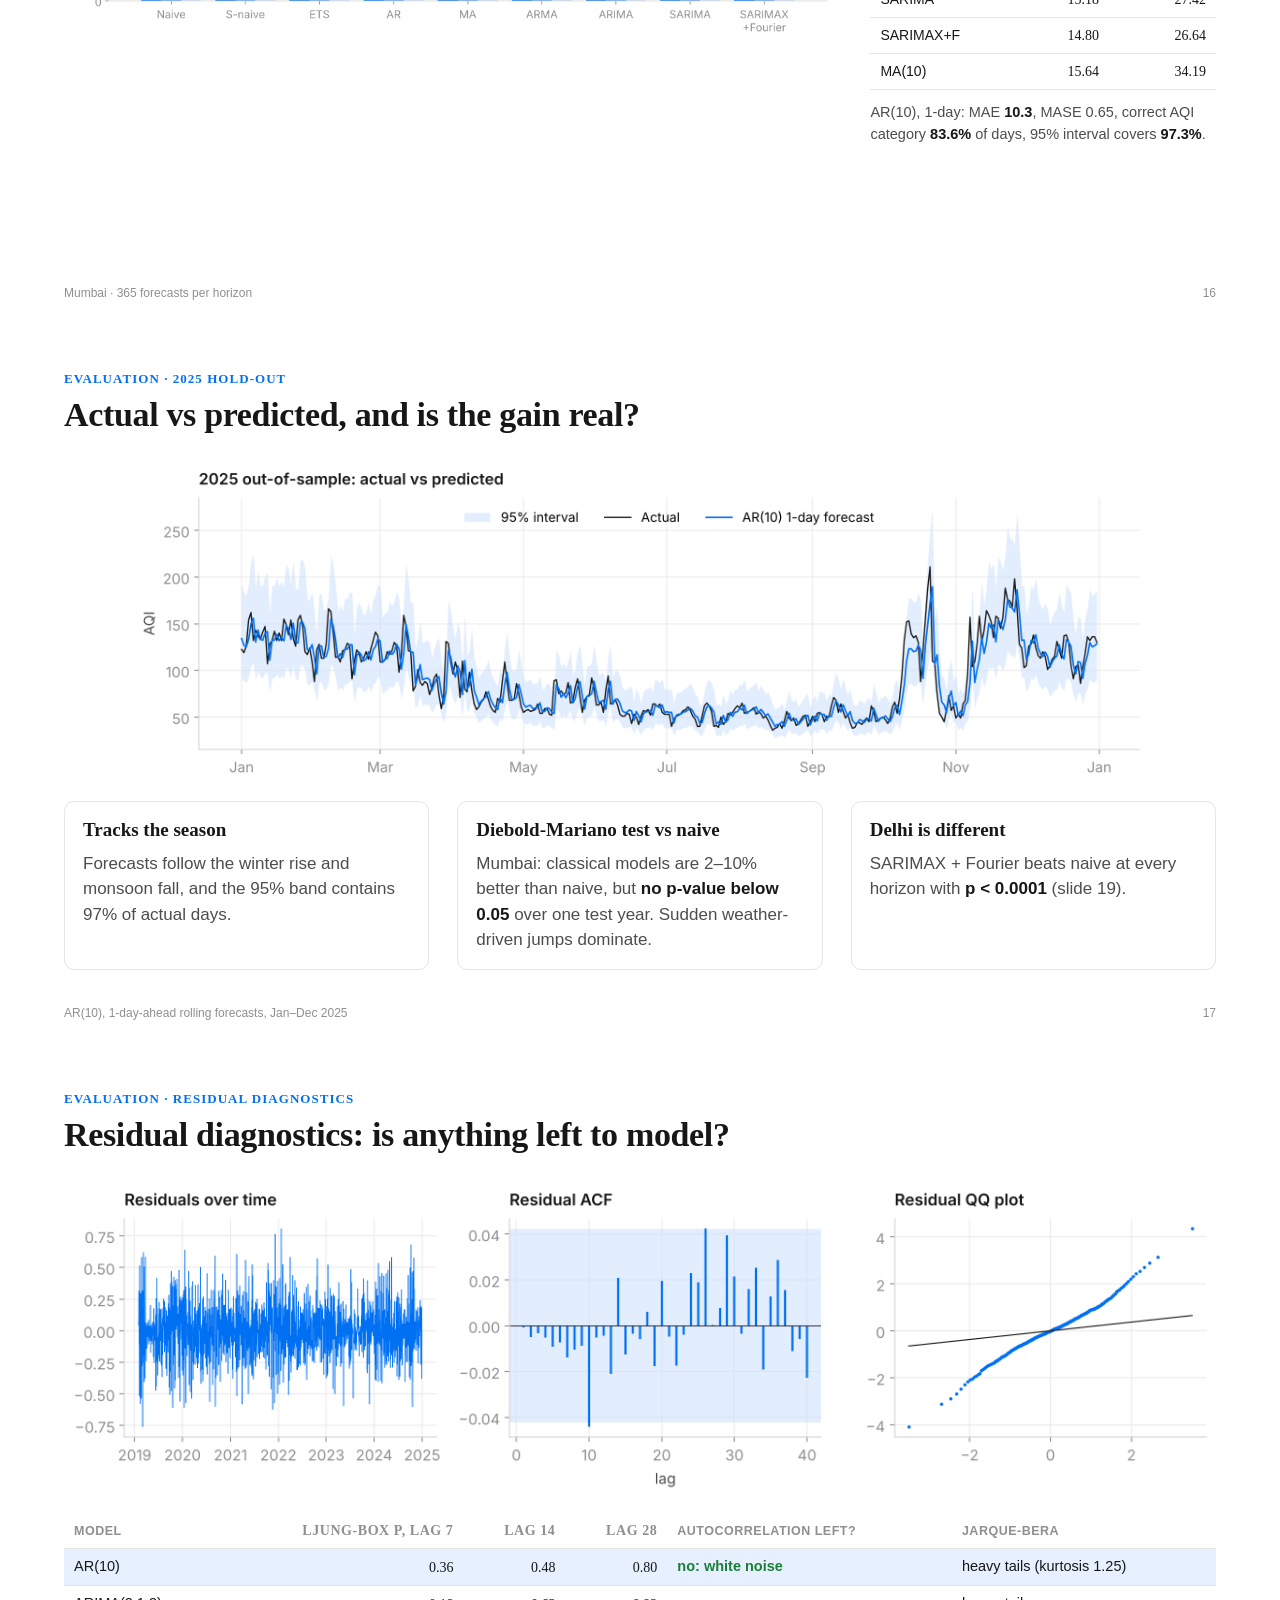
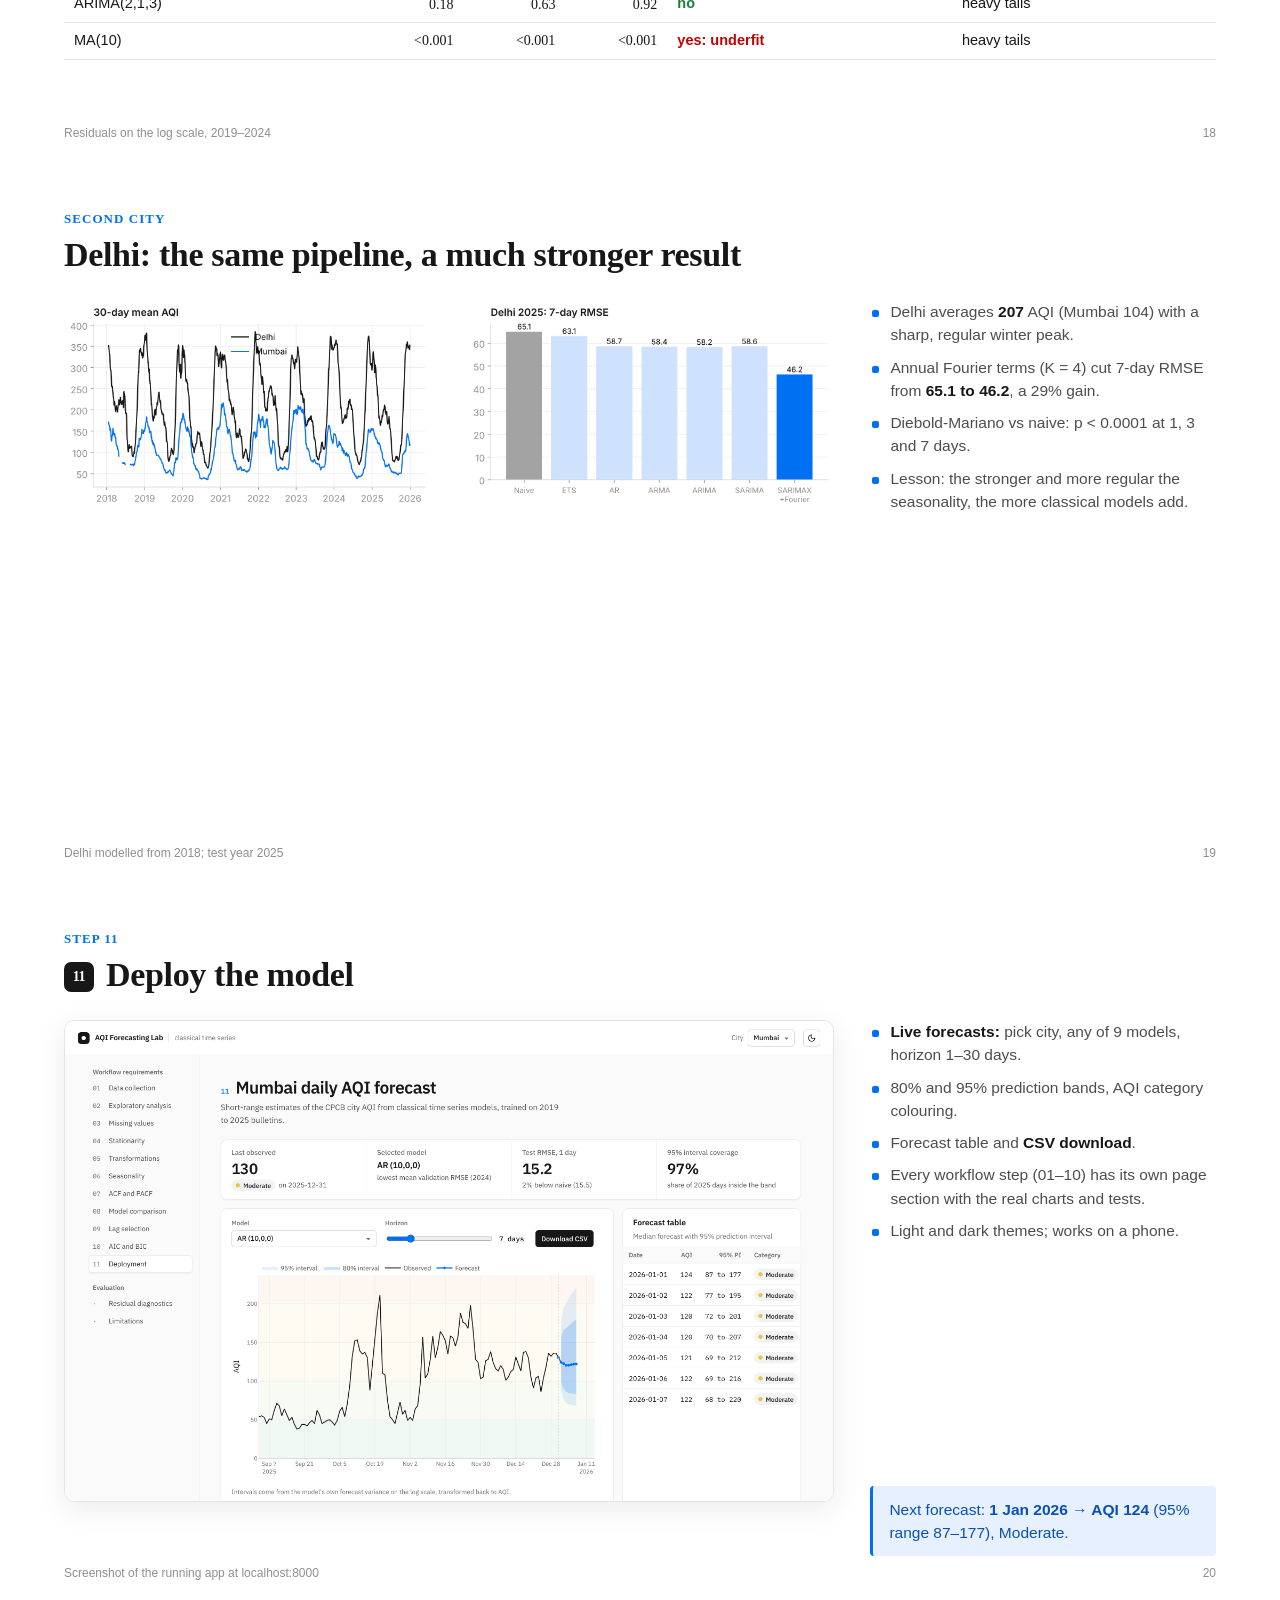
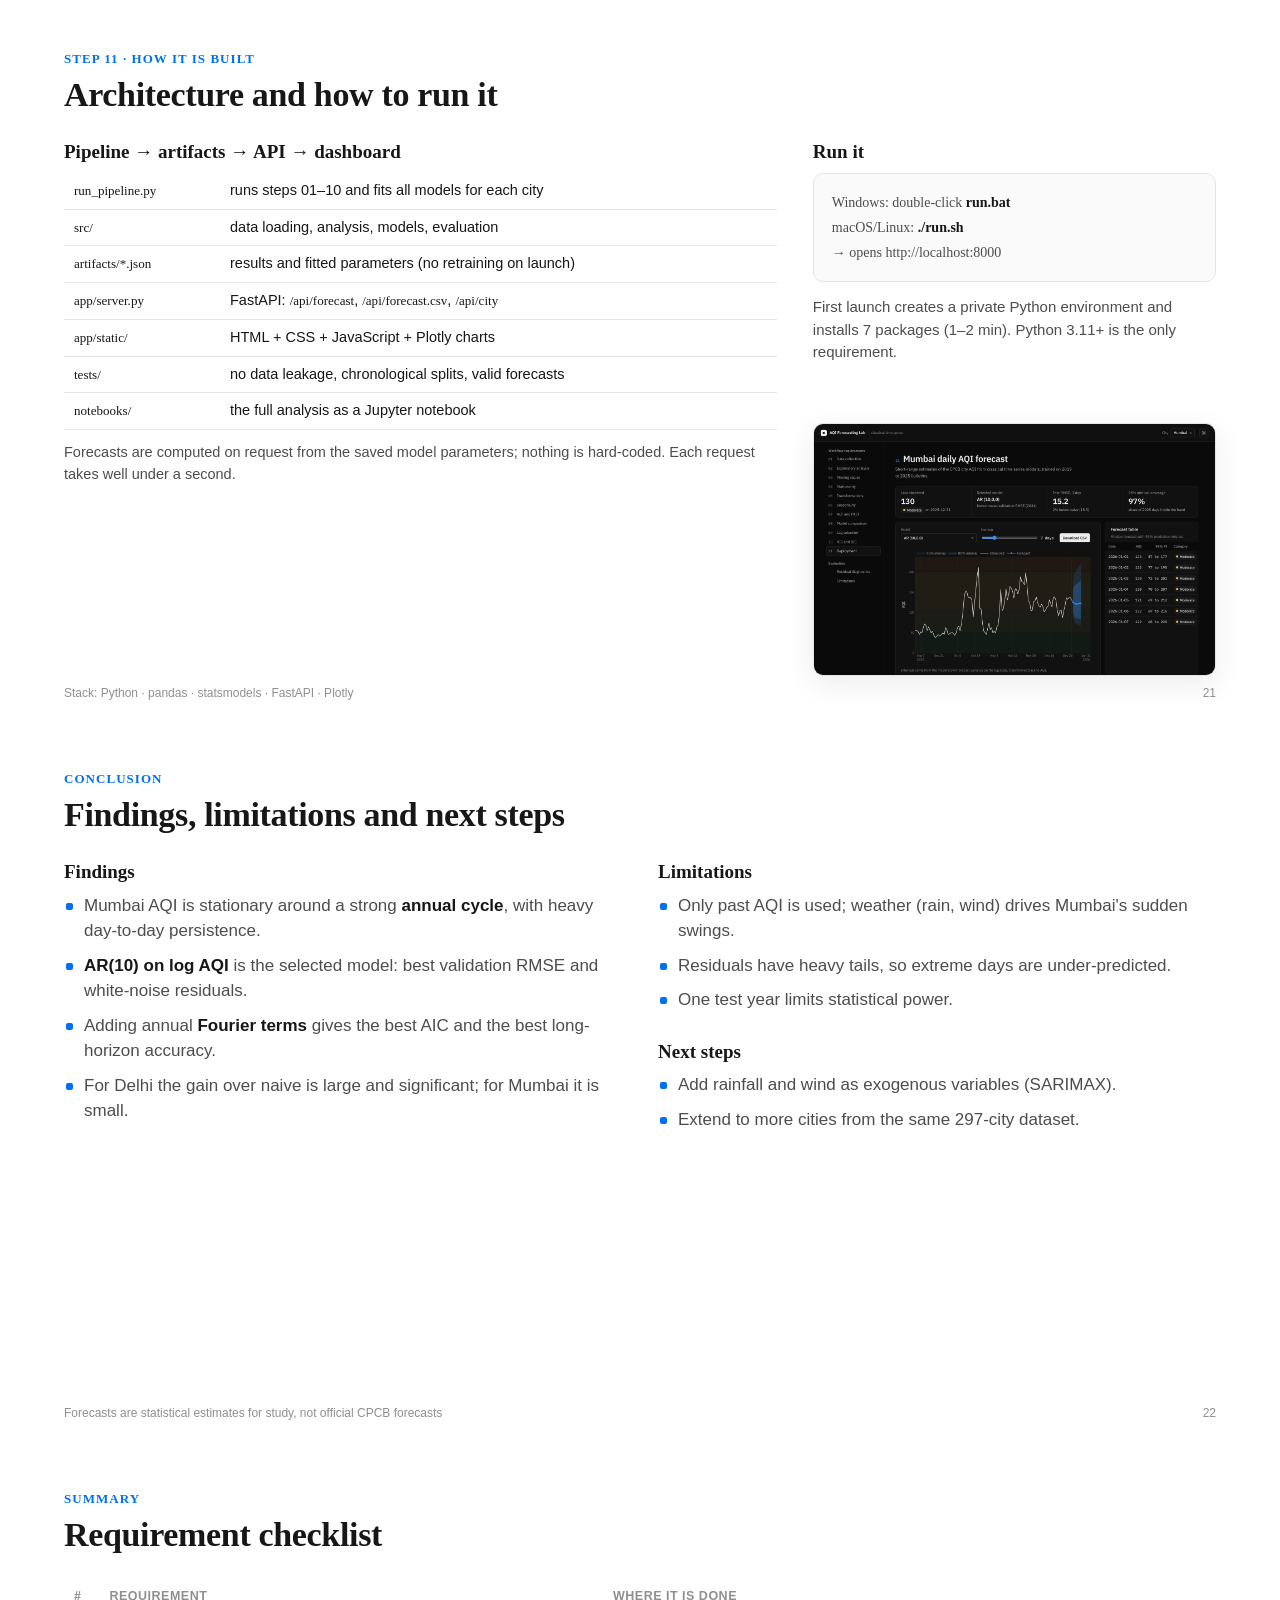
==== commit 34688c4b: "Add team names and roll numbers to presentation" ====
--- a/docs/presentation/deck.html
+++ b/docs/presentation/deck.html
@@ -2,7 +2,7 @@
 <html lang="en">
 <head>
 <meta charset="utf-8">
-<title>AQI Forecasting Lab</title>
+<title>AQI Forecasting Lab — Yash Garg, Yash Kothari, Anumay Pandey</title>
 <style>
   @page { size: 1280px 720px; margin: 0; }
   :root {
@@ -72,10 +72,16 @@
   </div>
   <img src="shots/dashboard_dark.png" style="position:absolute; right:-120px; top:250px; width:820px; border-radius:12px; border:1px solid #262626; opacity:.95">
   <div>
-    <div class="chips" style="max-width:520px; margin-bottom:22px">
+    <div class="chips" style="max-width:520px; margin-bottom:18px">
       <span class="chip">AR · MA · ARMA · ARIMA · SARIMA</span><span class="chip">ADF + KPSS</span><span class="chip">MSTL decomposition</span><span class="chip">AIC / BIC</span><span class="chip">FastAPI + Plotly</span>
     </div>
-    <div style="font-size:15px">Mumbai (primary) and Delhi · CPCB data 2015–2025 · github.com/Anumay1231/aqi-forecasting-lab</div>
+    <div style="font-size:13px; letter-spacing:.08em; text-transform:uppercase; color:#8f8f8f; margin-bottom:10px">Presented by</div>
+    <div style="display:flex; gap:40px; margin-bottom:18px">
+      <div><div style="font:600 22px/1.2 'Inter'; color:#fff">Yash Garg</div><div style="font:500 14px 'JetBrains Mono'; color:#3291ff; margin-top:4px">I023</div></div>
+      <div><div style="font:600 22px/1.2 'Inter'; color:#fff">Yash Kothari</div><div style="font:500 14px 'JetBrains Mono'; color:#3291ff; margin-top:4px">I037</div></div>
+      <div><div style="font:600 22px/1.2 'Inter'; color:#fff">Anumay Pandey</div><div style="font:500 14px 'JetBrains Mono'; color:#3291ff; margin-top:4px">I054</div></div>
+    </div>
+    <div style="font-size:14px; line-height:1.6">Mumbai (primary) and Delhi · CPCB data 2015–2025<br>github.com/Anumay1231/aqi-forecasting-lab</div>
   </div>
 </section>
 
@@ -100,7 +106,7 @@
       <div class="g"><span class="n">+</span><span class="t">Evaluation (beyond the brief)</span><span class="d">2025 hold-out, residual tests</span></div>
     </div>
   </div>
-  <div class="foot"><span>AQI Forecasting Lab</span><span>2</span></div>
+  <div class="foot"><span>AQI Forecasting Lab · Yash Garg (I023) · Yash Kothari (I037) · Anumay Pandey (I054)</span><span>2</span></div>
 </section>
 
 <!-- 3 Choosing data -->
@@ -134,7 +140,7 @@
       <div class="note" style="margin-top:auto"><b>Cities.</b> Mumbai is the primary city. Delhi is run through the same pipeline as a contrast: much higher pollution and a stronger seasonal pattern.</div>
     </div>
   </div>
-  <div class="foot"><span>AQI Forecasting Lab</span><span>3</span></div>
+  <div class="foot"><span>AQI Forecasting Lab · Yash Garg (I023) · Yash Kothari (I037) · Anumay Pandey (I054)</span><span>3</span></div>
 </section>
 
 <!-- 4 Step 1 -->
@@ -254,7 +260,7 @@
       <div class="note" style="margin-top:auto">Missing dates in the window: 28 Feb, 1 Mar and 2 Apr 2019, 21 Sep 2023, 1 Jan 2025.</div>
     </div>
   </div>
-  <div class="foot"><span>AQI Forecasting Lab</span><span>8</span></div>
+  <div class="foot"><span>AQI Forecasting Lab · Yash Garg (I023) · Yash Kothari (I037) · Anumay Pandey (I054)</span><span>8</span></div>
 </section>
 
 <!-- 9 Step 4 -->
@@ -309,7 +315,7 @@
       <div class="note" style="margin-top:16px"><b>All models are fitted to log AQI.</b> This also keeps forecasts positive and makes the intervals wider on high-pollution days, which matches the data.</div>
     </div>
   </div>
-  <div class="foot"><span>AQI Forecasting Lab</span><span>10</span></div>
+  <div class="foot"><span>AQI Forecasting Lab · Yash Garg (I023) · Yash Kothari (I037) · Anumay Pandey (I054)</span><span>10</span></div>
 </section>
 
 <!-- 11 Step 6 -->
@@ -600,7 +606,7 @@
       <tr><td>11</td><td>Deploy the model</td><td>FastAPI + Plotly dashboard on localhost, one-click launch</td><td class="tick">✓</td></tr>
     </table>
   </div>
-  <div class="foot"><span>github.com/Anumay1231/aqi-forecasting-lab</span><span>23</span></div>
+  <div class="foot"><span>Yash Garg (I023) · Yash Kothari (I037) · Anumay Pandey (I054) · github.com/Anumay1231/aqi-forecasting-lab</span><span>23</span></div>
 </section>
 
 </body>
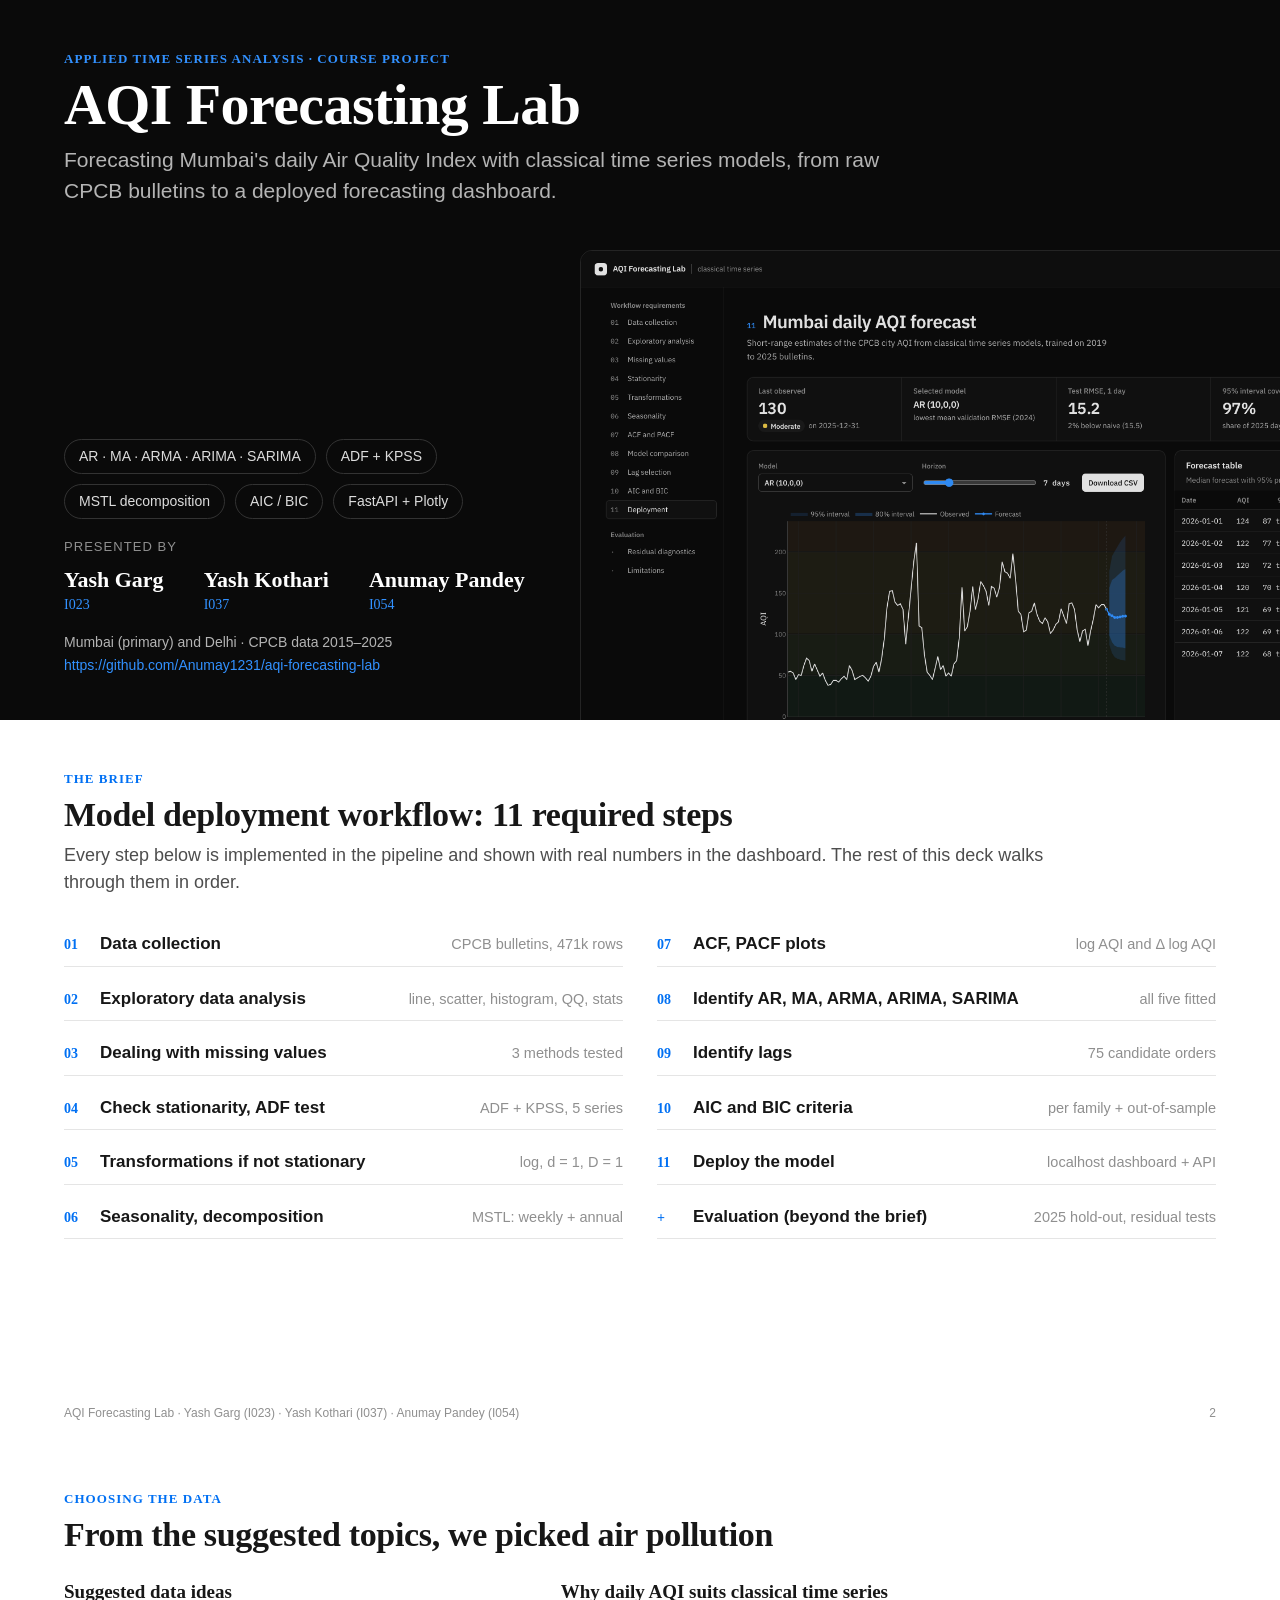
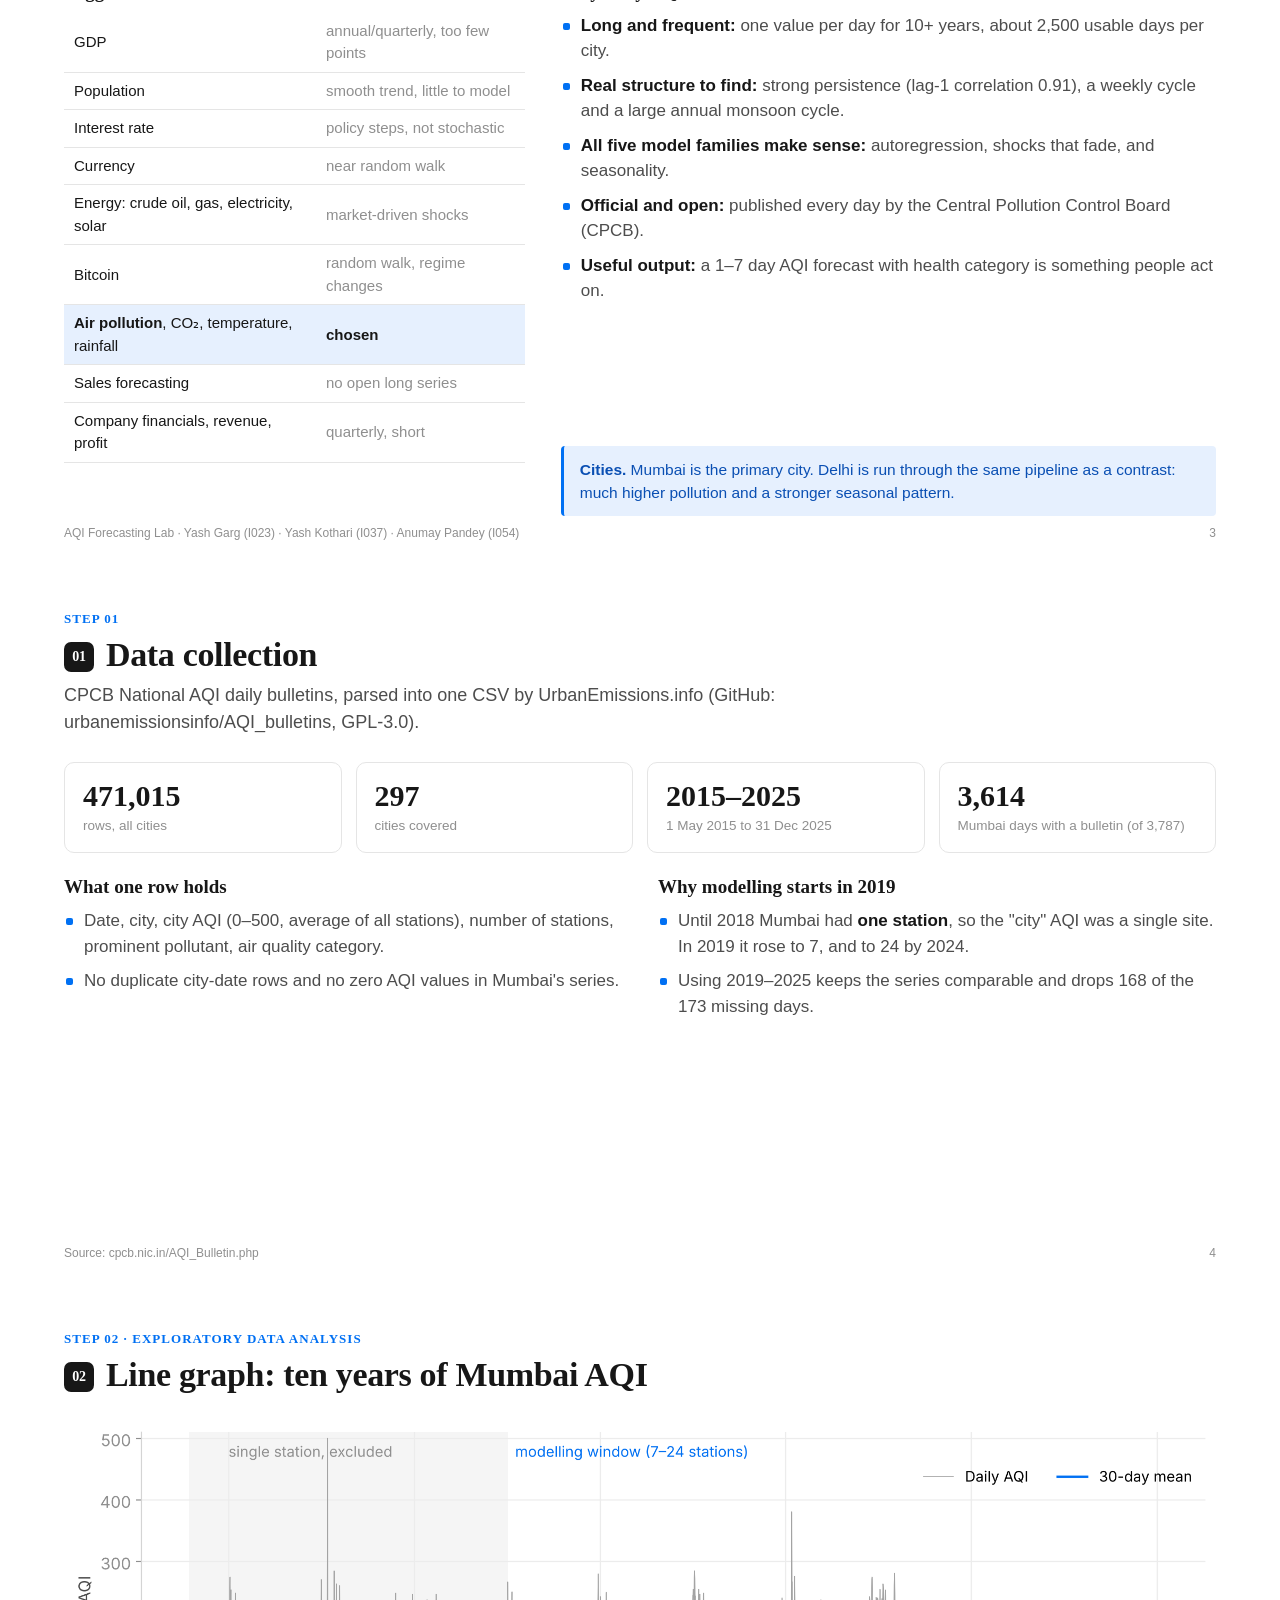
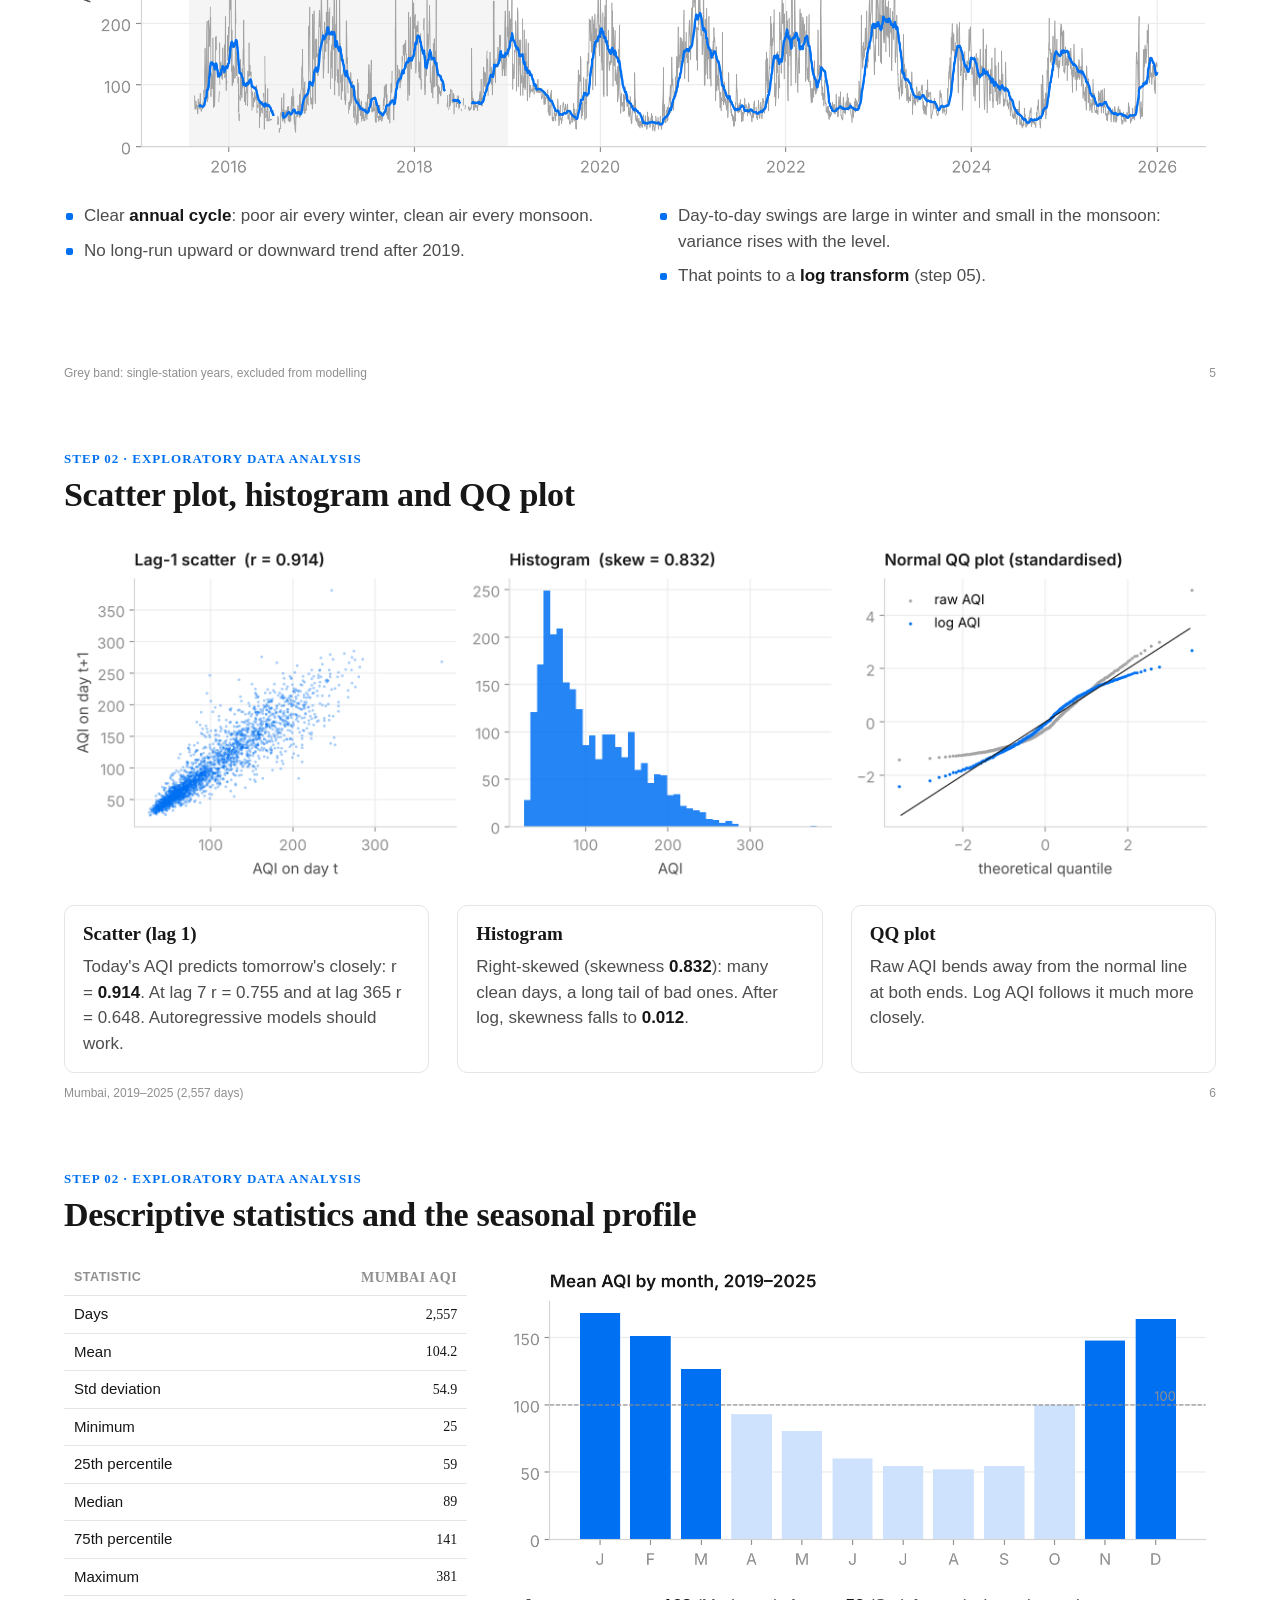
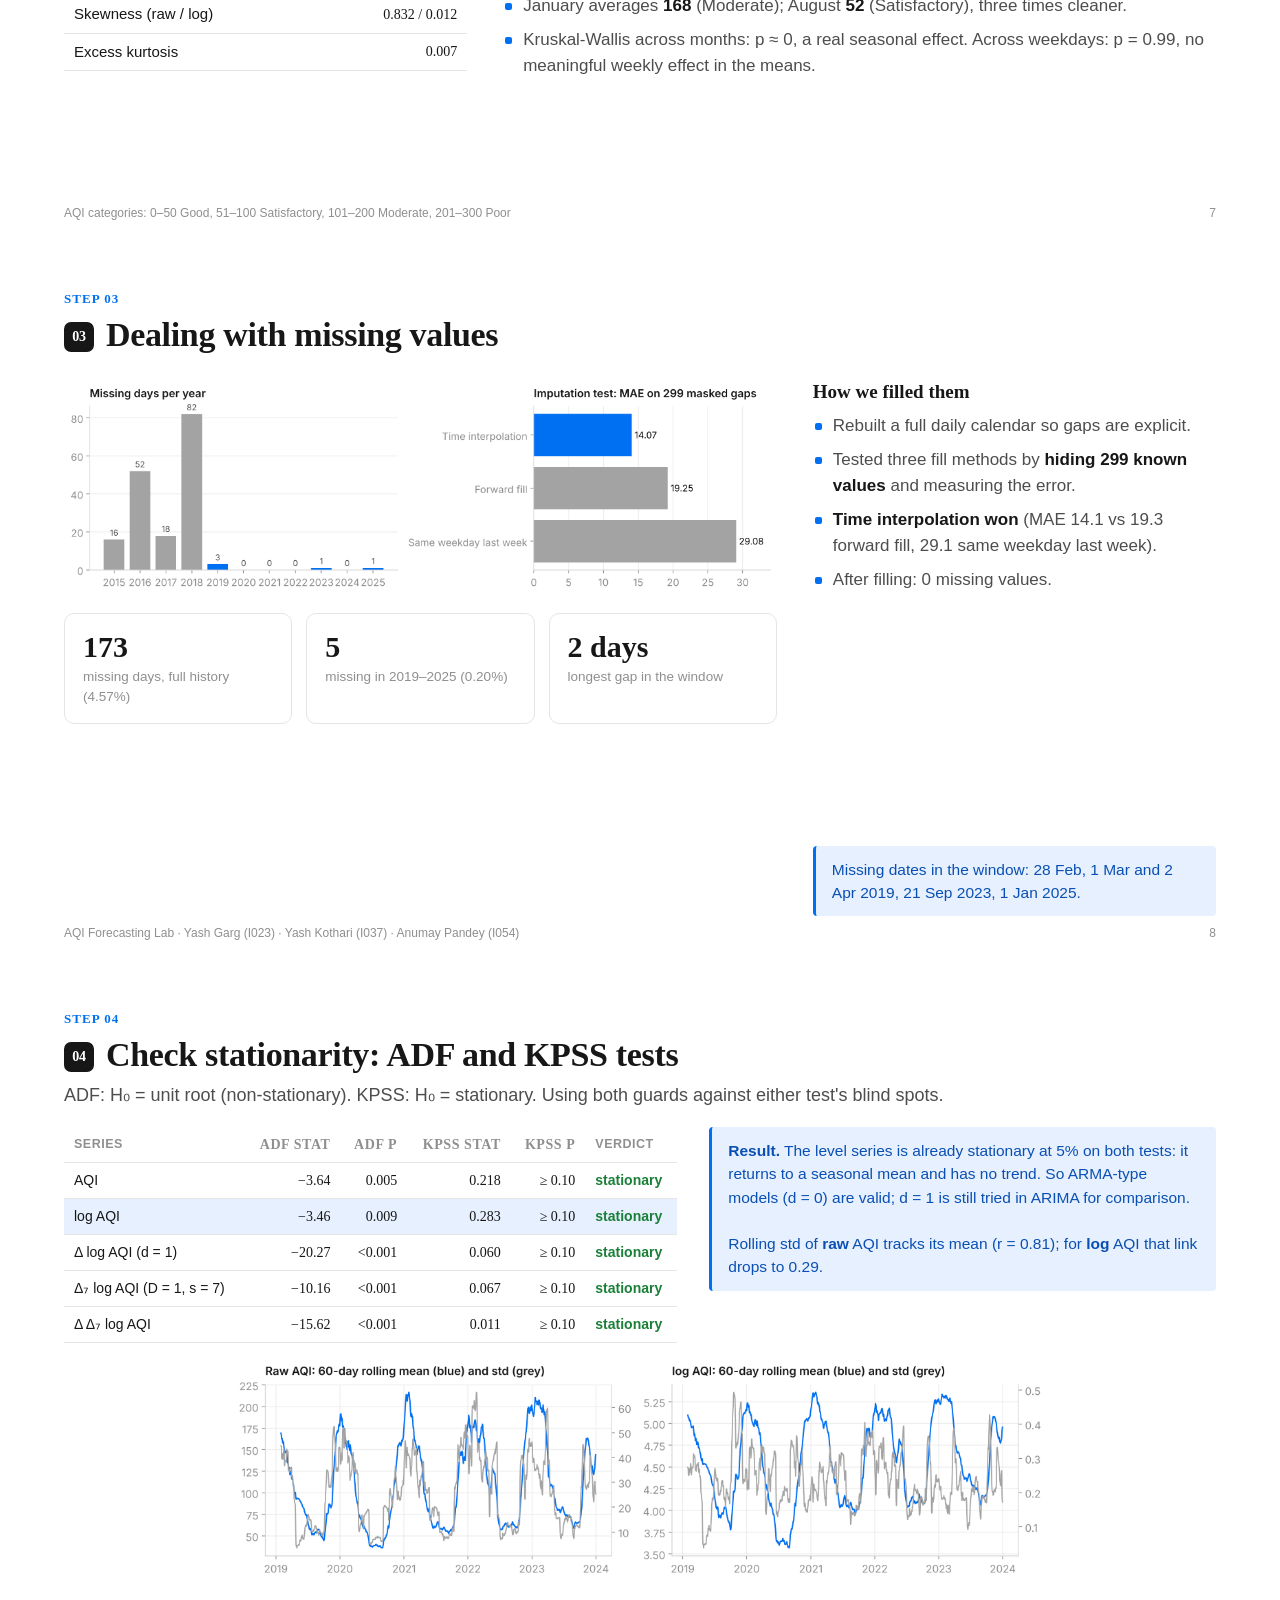
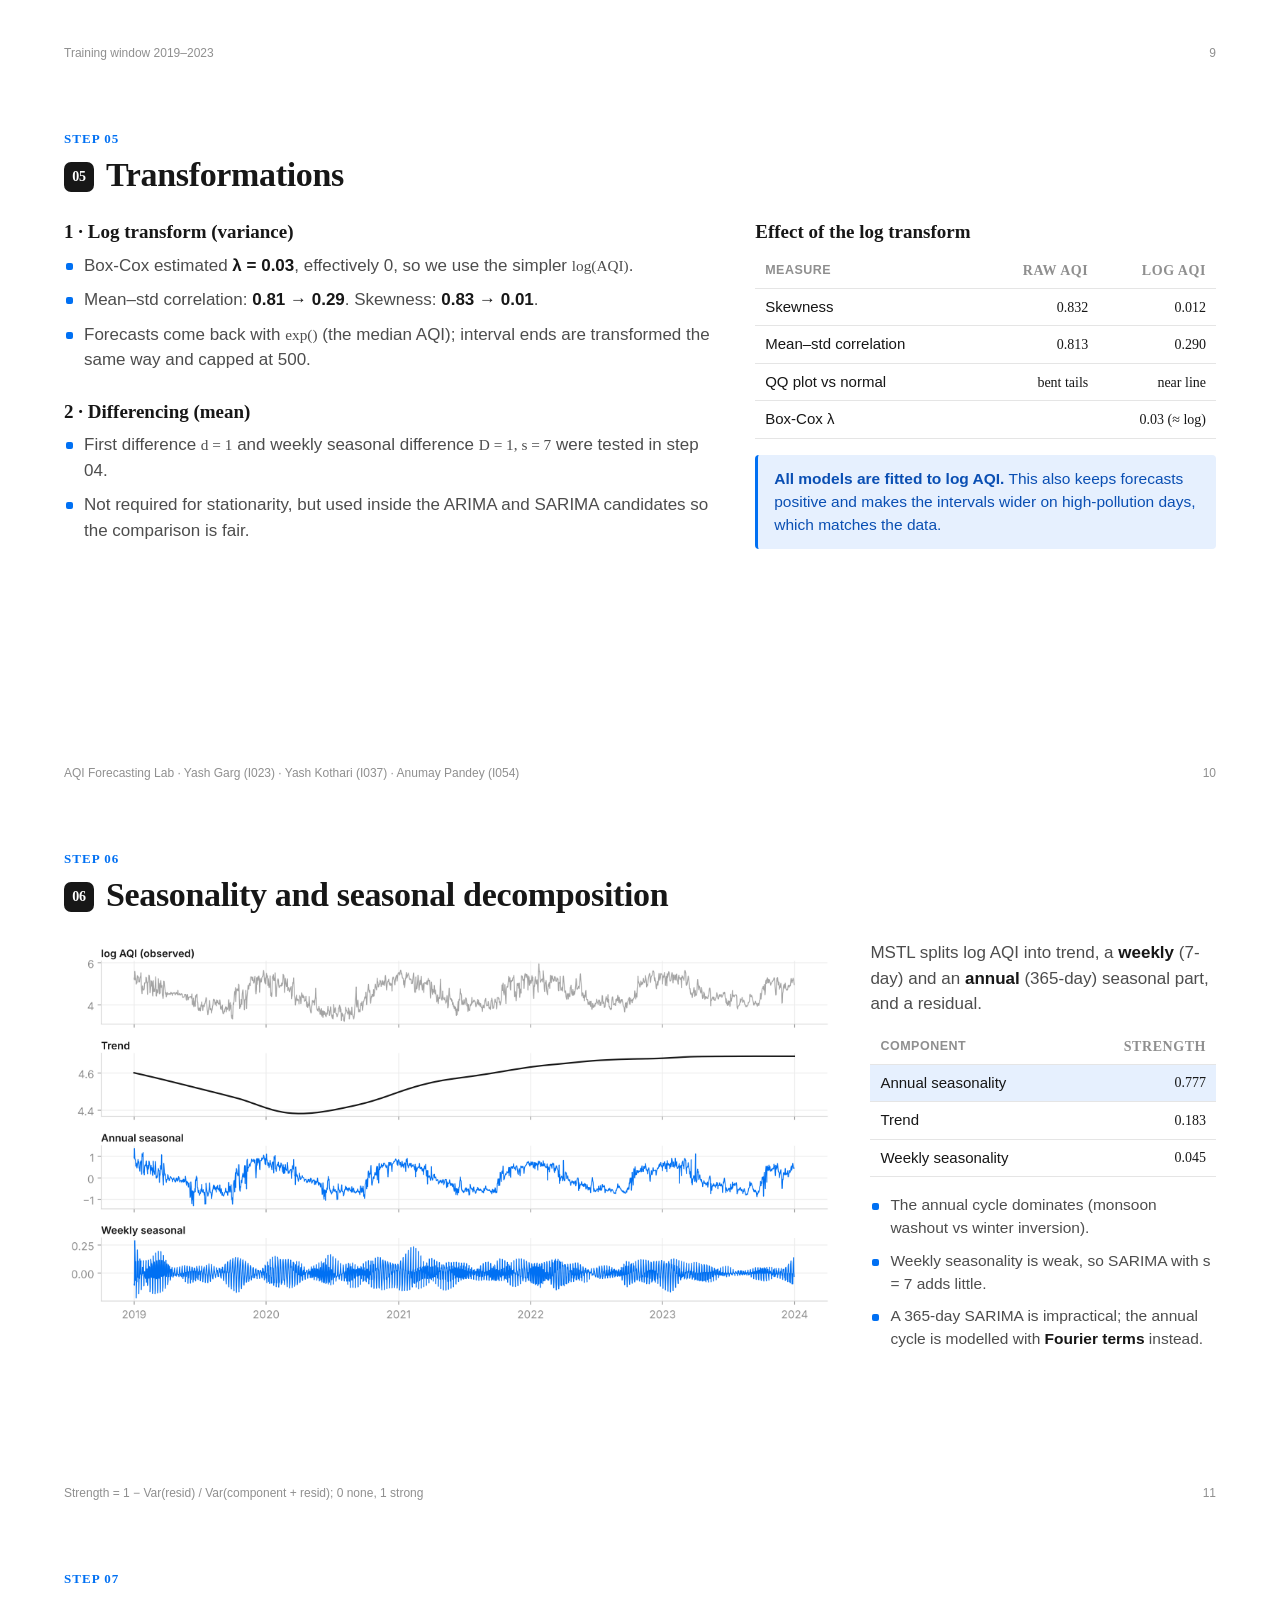
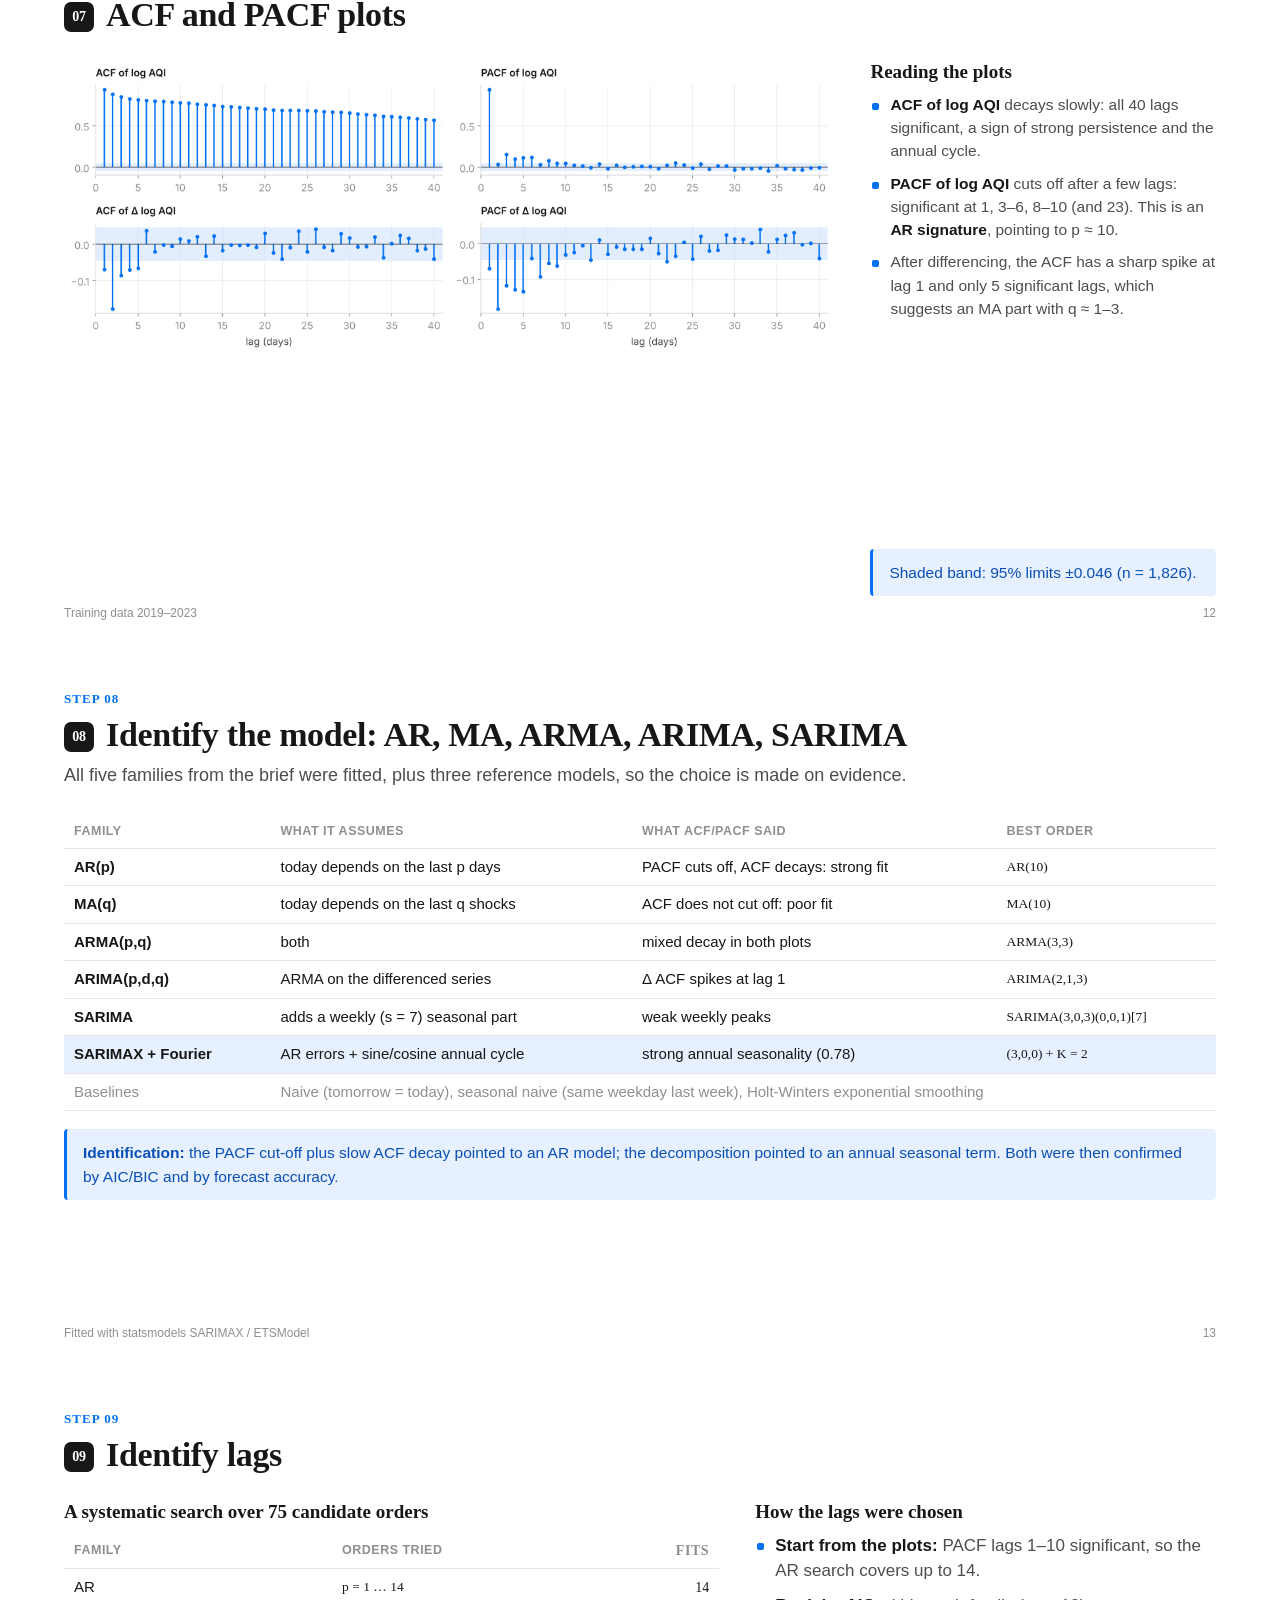
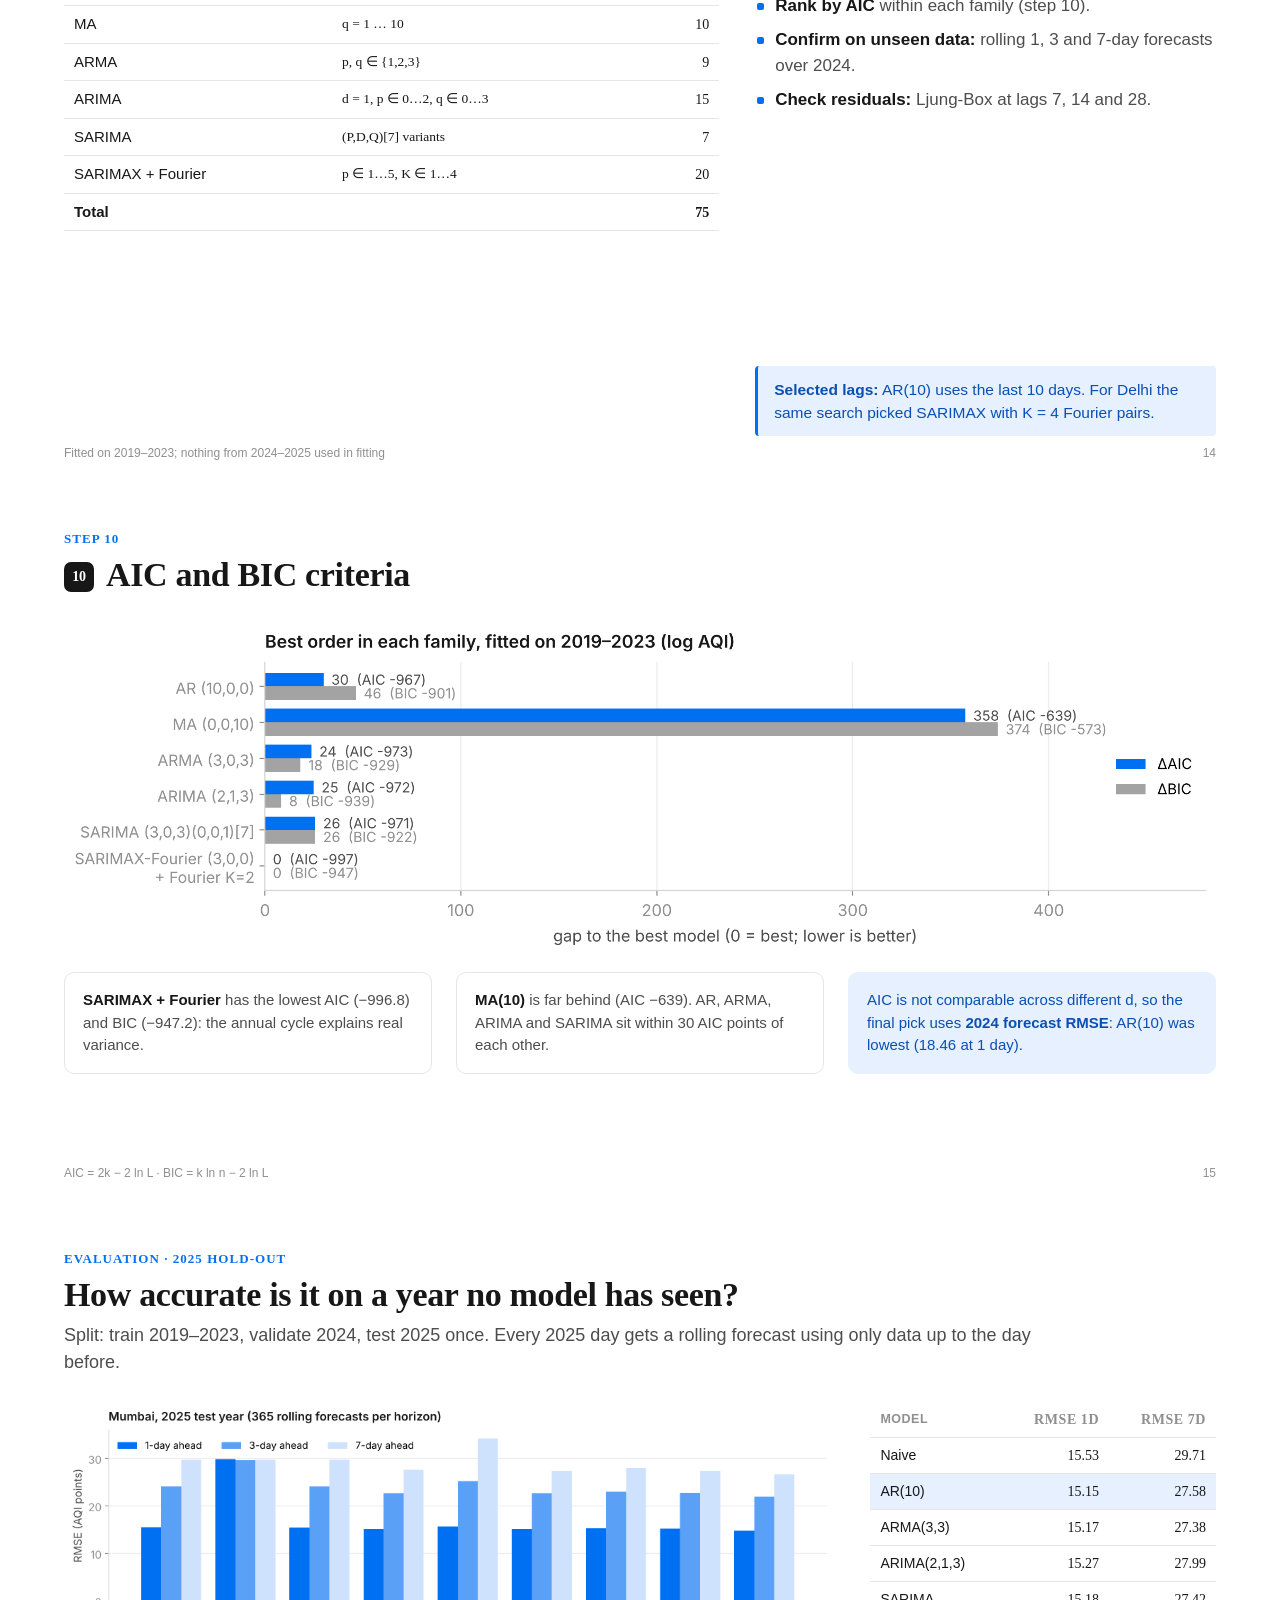
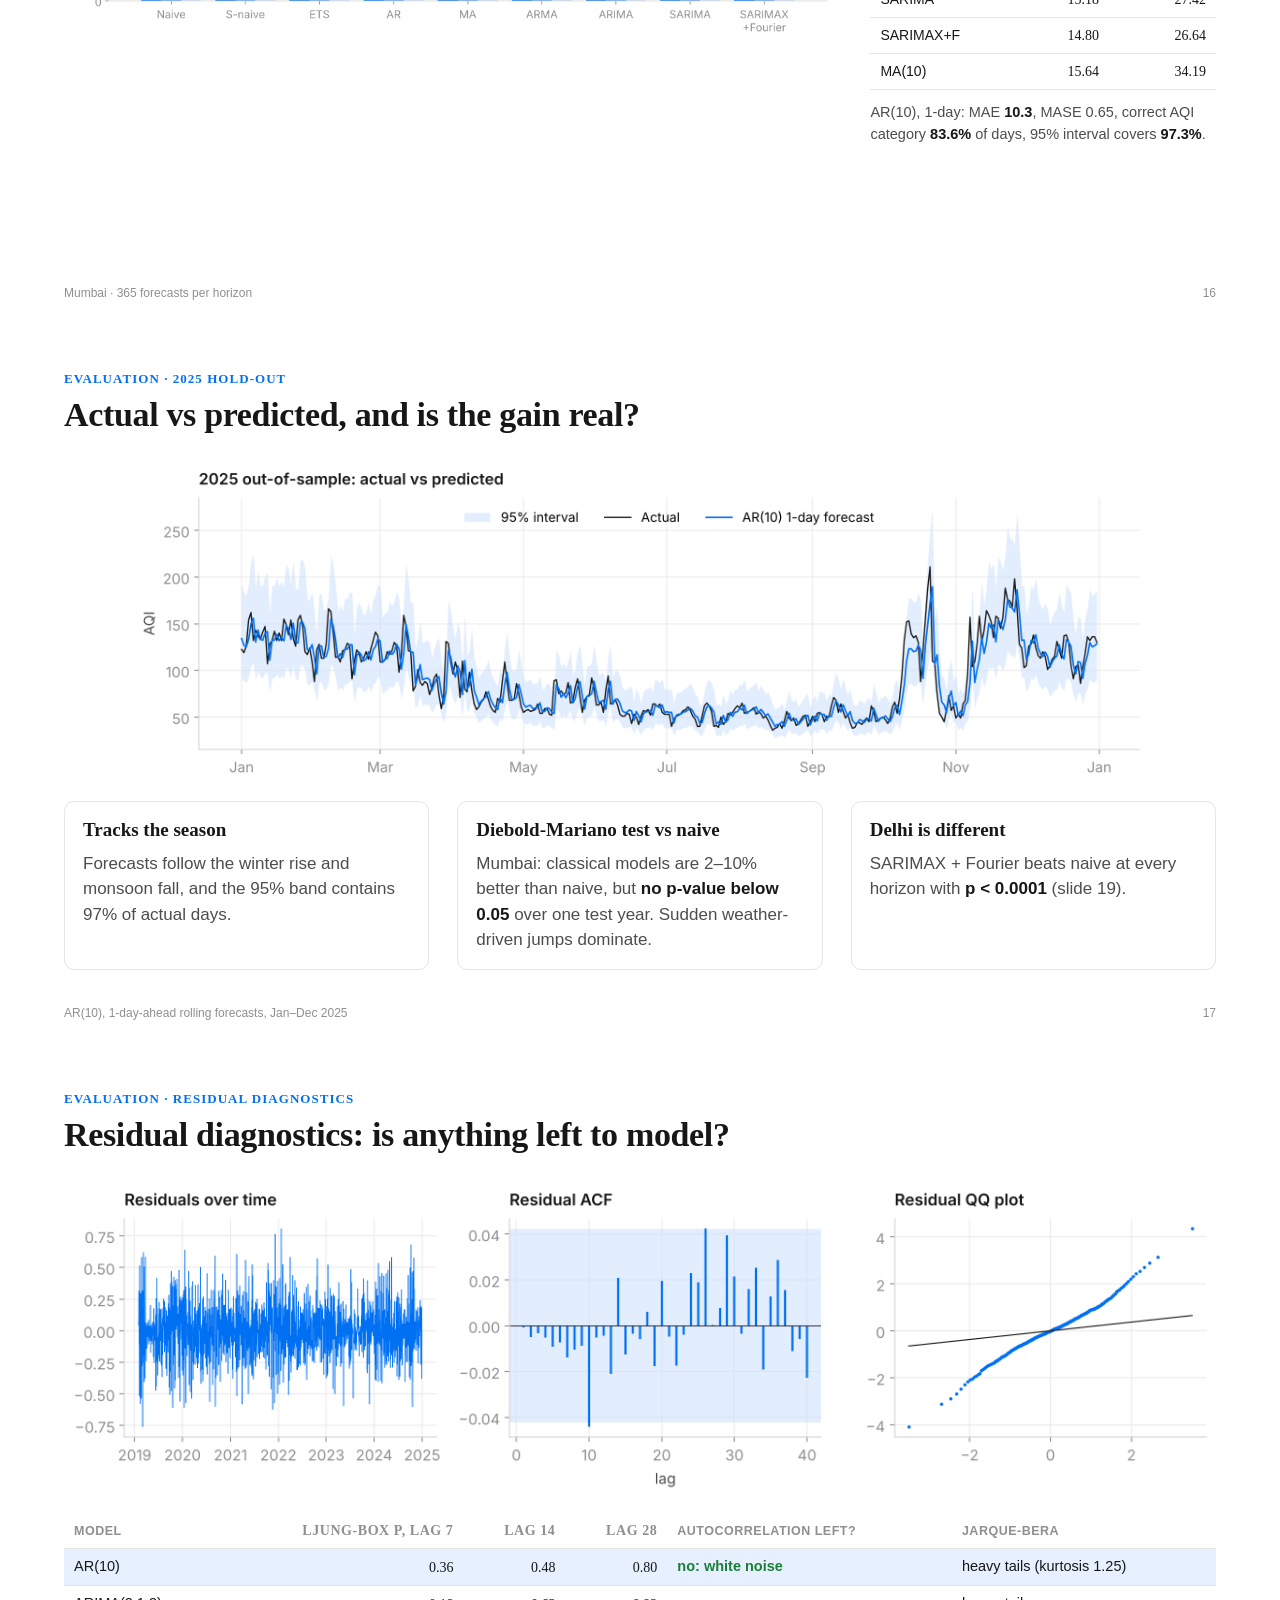
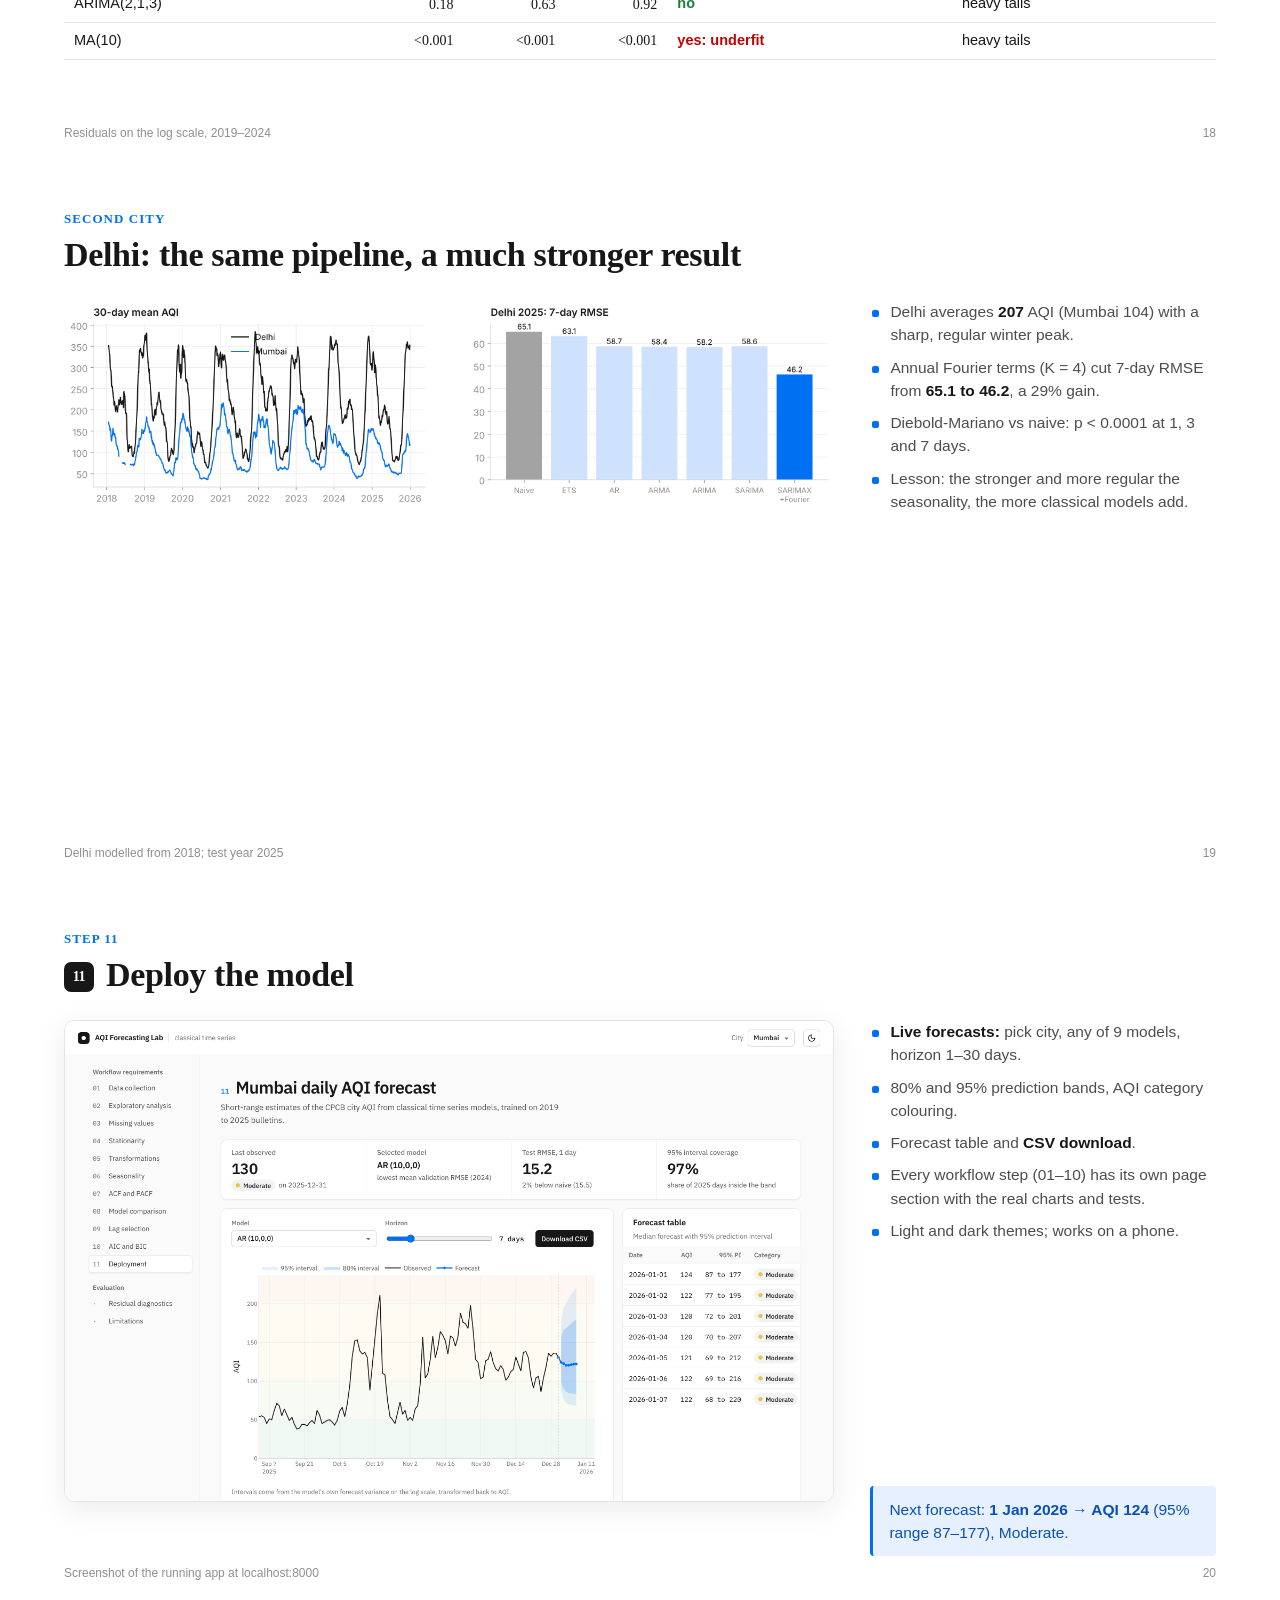
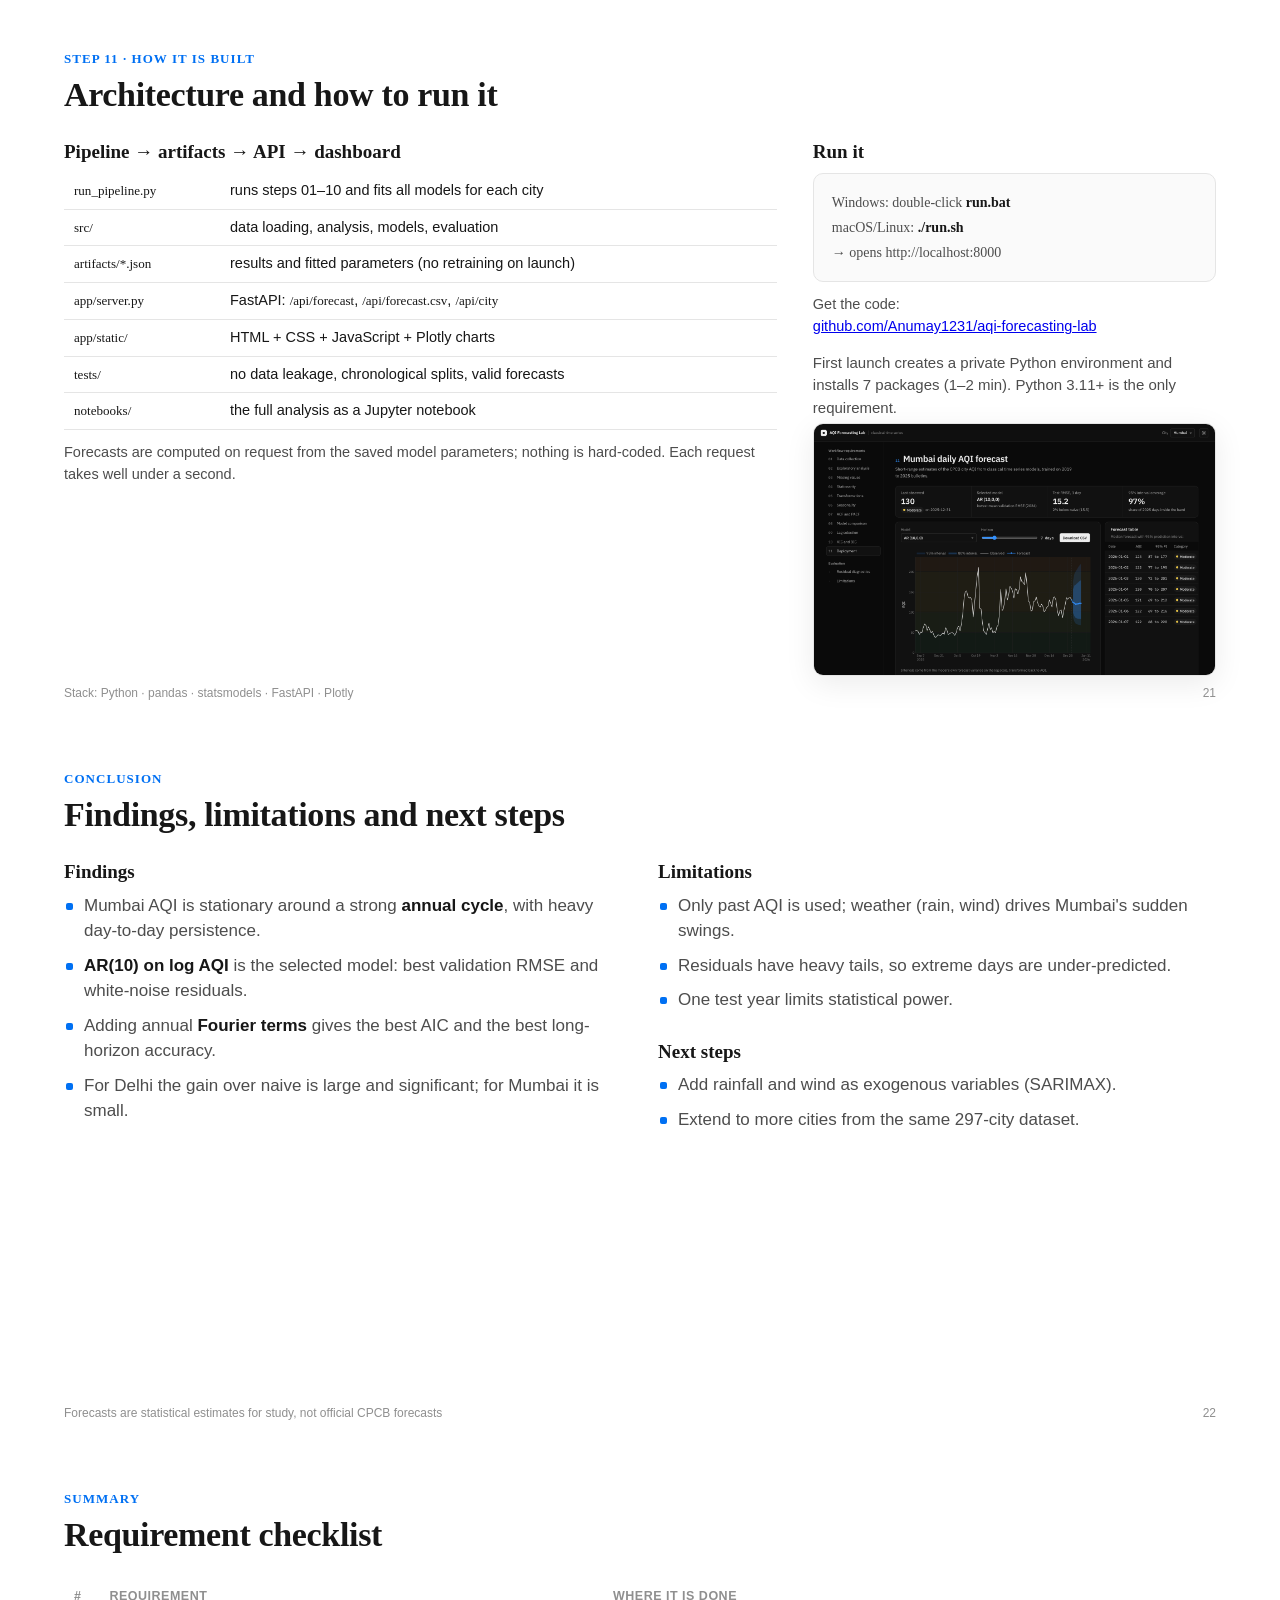
==== commit 423a6158: "Add clickable GitHub repo link to presentation" ====
--- a/docs/presentation/deck.html
+++ b/docs/presentation/deck.html
@@ -81,7 +81,7 @@
       <div><div style="font:600 22px/1.2 'Inter'; color:#fff">Yash Kothari</div><div style="font:500 14px 'JetBrains Mono'; color:#3291ff; margin-top:4px">I037</div></div>
       <div><div style="font:600 22px/1.2 'Inter'; color:#fff">Anumay Pandey</div><div style="font:500 14px 'JetBrains Mono'; color:#3291ff; margin-top:4px">I054</div></div>
     </div>
-    <div style="font-size:14px; line-height:1.6">Mumbai (primary) and Delhi · CPCB data 2015–2025<br>github.com/Anumay1231/aqi-forecasting-lab</div>
+    <div style="font-size:14px; line-height:1.6">Mumbai (primary) and Delhi · CPCB data 2015–2025<br><a href="https://github.com/Anumay1231/aqi-forecasting-lab" style="color:#3291ff; text-decoration:none">https://github.com/Anumay1231/aqi-forecasting-lab</a></div>
   </div>
 </section>
 
@@ -548,6 +548,7 @@
       <div class="card" style="font-family:'JetBrains Mono'; font-size:14px; line-height:1.8; background:var(--soft)">
         Windows: double-click <b>run.bat</b><br>macOS/Linux: <b>./run.sh</b><br>→ opens http://localhost:8000
       </div>
+      <p style="margin-top:12px; font-size:14.5px">Get the code:<br><a style="white-space:nowrap" href="https://github.com/Anumay1231/aqi-forecasting-lab" style="color:var(--accent); font-weight:600">github.com/Anumay1231/aqi-forecasting-lab</a></p>
       <p style="margin-top:14px; font-size:15px">First launch creates a private Python environment and installs 7 packages (1–2 min). Python 3.11+ is the only requirement.</p>
       <img class="shot fig" src="shots/dashboard_dark.png" style="margin-top:auto">
     </div>
@@ -605,8 +606,9 @@
       <tr><td>10</td><td>AIC and BIC</td><td>per family, confirmed on 2024 and 2025 data</td><td class="tick">✓</td></tr>
       <tr><td>11</td><td>Deploy the model</td><td>FastAPI + Plotly dashboard on localhost, one-click launch</td><td class="tick">✓</td></tr>
     </table>
-  </div>
-  <div class="foot"><span>Yash Garg (I023) · Yash Kothari (I037) · Anumay Pandey (I054) · github.com/Anumay1231/aqi-forecasting-lab</span><span>23</span></div>
+    <div class="note" style="margin-top:18px"><b>Code, data and dashboard:</b> <a href="https://github.com/Anumay1231/aqi-forecasting-lab" style="color:var(--accent-ink); font-weight:600">https://github.com/Anumay1231/aqi-forecasting-lab</a></div>
+  </div>
+  <div class="foot"><span>Yash Garg (I023) · Yash Kothari (I037) · Anumay Pandey (I054)</span><span>23</span></div>
 </section>
 
 </body>
